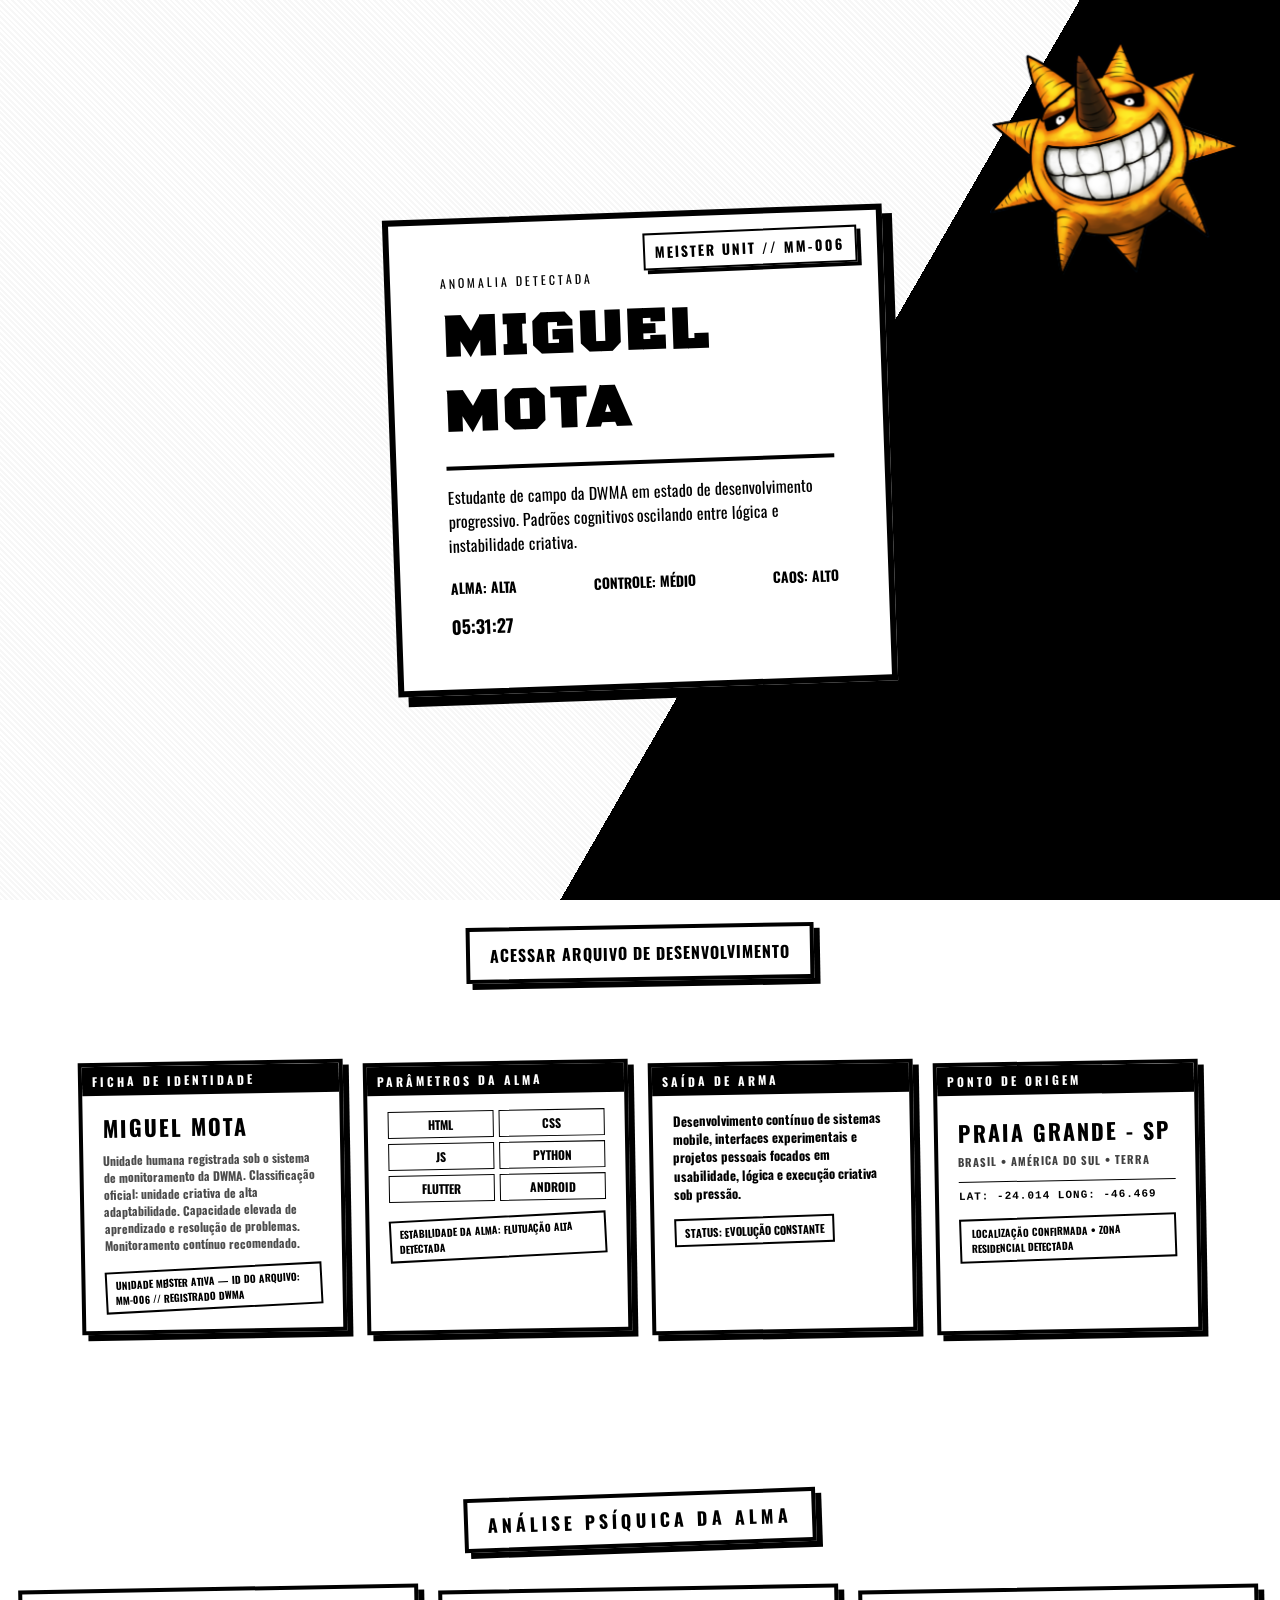
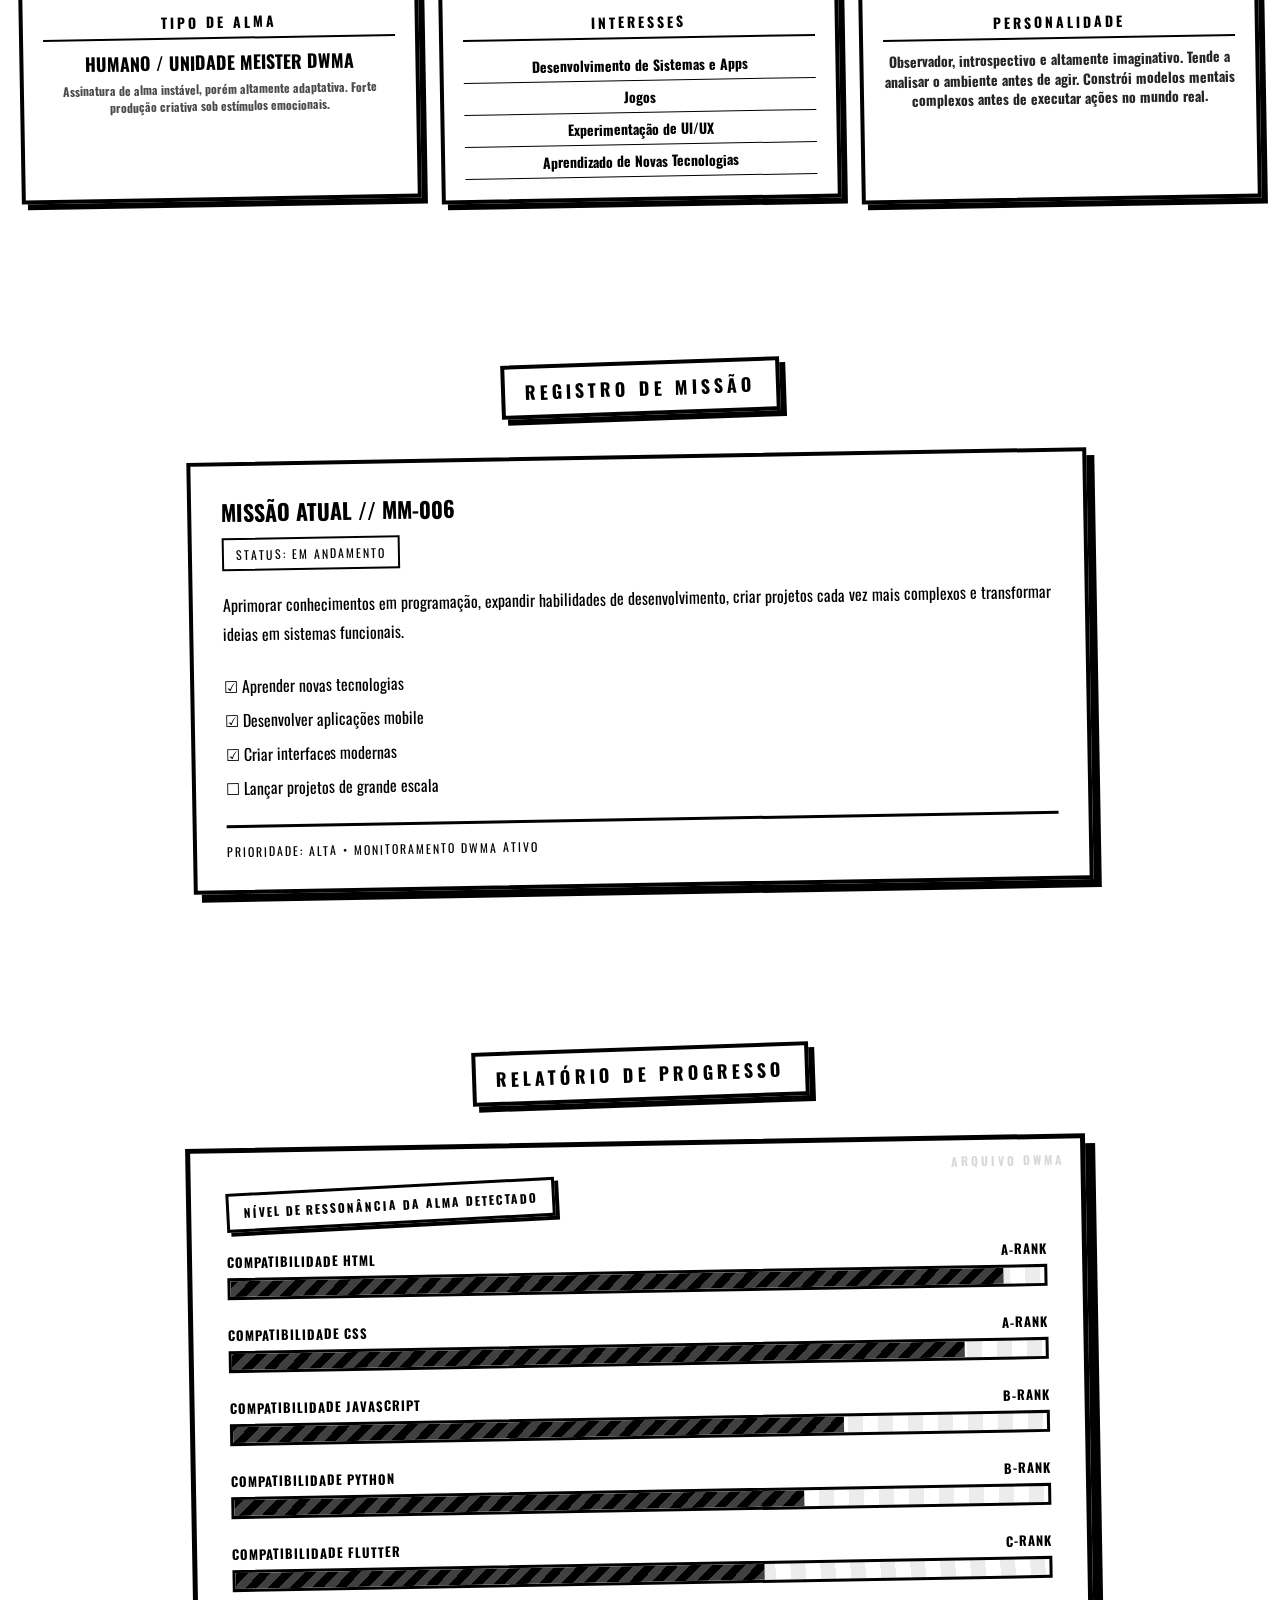
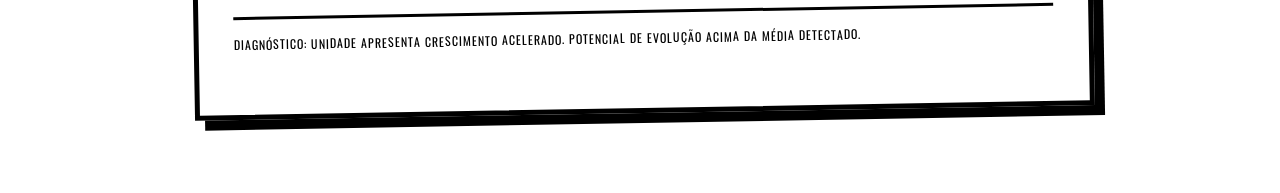
==== index.html @ 9d844718 "Add files via upload" ====
<!DOCTYPE html>
<html lang="pt-BR">
<head>
<meta charset="UTF-8">
<meta name="viewport" content="width=device-width, initial-scale=1.0">

<title>Perfil DWMA</title>

<link href="https://fonts.googleapis.com/css2?family=Oswald:wght@400;700&family=Black+Ops+One&display=swap" rel="stylesheet">

<link rel="stylesheet" href="style.css">

<link rel="icon" href="img/logo.png" type="image/png">

<script defer src="script.js"></script>
</head>

<body>

<!-- FUNDO -->
<div class="bg"></div>
<div class="noise"></div>
<div class="sun">
  <img src="img/sun-soul2.png" alt="Soul Sun">
</div>

<!-- 🎴 CARD PRINCIPAL -->
<section class="page">

  <div class="character-card">

    <div class="rank">MEISTER UNIT // MM-006</div>

    <div class="tag">ANOMALIA DETECTADA</div>

    <h1>MIGUEL MOTA</h1>

    <div class="line"></div>

    <p class="desc">
      Estudante de campo da DWMA em estado de desenvolvimento progressivo.  
      Padrões cognitivos oscilando entre lógica e instabilidade criativa.
    </p>

    <div class="stats">
      <div>ALMA: ALTA</div>
      <div>CONTROLE: MÉDIO</div>
      <div>CAOS: ALTO</div>
    </div>

    <div class="clock" id="clock">00:00:00</div>

  </div>

</section>

<a href="portfolio.html" class="dwma-btn">
  ACESSAR ARQUIVO DE DESENVOLVIMENTO
</a>

<!-- 🧠 SISTEMA DE INFORMAÇÕES -->

<section class="info">

  <div class="box identity">

    <div class="section-header">FICHA DE IDENTIDADE</div>

    <div class="main-title">MIGUEL MOTA</div>

    <div class="sub-text">
      Unidade humana registrada sob o sistema de monitoramento da DWMA.  
      Classificação oficial: unidade criativa de alta adaptabilidade.
Capacidade elevada de aprendizado e resolução de problemas.
Monitoramento contínuo recomendado.
    </div>

    <div class="tag-small">
      UNIDADE MEISTER ATIVA — ID DO ARQUIVO: MM-006 // REGISTRADO DWMA
    </div>

  </div>

  <div class="box soul">

    <div class="section-header">PARÂMETROS DA ALMA</div>

    <div class="stats-grid">
      <div>HTML</div>
      <div>CSS</div>
      <div>JS</div>
      <div>PYTHON</div>
      <div>FLUTTER</div>
      <div>ANDROID</div>
    </div>

    <div class="soul-level">
      ESTABILIDADE DA ALMA: FLUTUAÇÃO ALTA DETECTADA
    </div>

  </div>

  <div class="box weapon">

    <div class="section-header">SAÍDA DE ARMA</div>

    <p class="weapon-desc">
      Desenvolvimento contínuo de sistemas mobile, interfaces experimentais e projetos pessoais focados em usabilidade, lógica e execução criativa sob pressão.
    </p>

    <div class="weapon-status">
      STATUS: EVOLUÇÃO CONSTANTE
    </div>

  </div>

  <div class="box origin">

    <div class="section-header">PONTO DE ORIGEM</div>

    <div class="origin-main">
      PRAIA GRANDE - SP
    </div>

    <div class="origin-sub">
      BRASIL • AMÉRICA DO SUL • TERRA
    </div>

    <div class="origin-coords">
      LAT: -24.014  LONG: -46.469
    </div>

    <div class="origin-status">
      LOCALIZAÇÃO CONFIRMADA • ZONA RESIDENCIAL DETECTADA
    </div>

  </div>

</section>

<!-- 🧠 ANÁLISE PSÍQUICA DA ALMA -->

<section class="psy-section">

  <div class="psy-title">
    ANÁLISE PSÍQUICA DA ALMA
  </div>

  <div class="psy-grid">

    <div class="box psy">

      <h2>TIPO DE ALMA</h2>

      <p class="psy-main">HUMANO / UNIDADE MEISTER DWMA</p>

      <p class="psy-sub">
        Assinatura de alma instável, porém altamente adaptativa.  
        Forte produção criativa sob estímulos emocionais.
      </p>

    </div>

    <div class="box psy">

      <h2>INTERESSES</h2>

      <ul>
        <li>Desenvolvimento de Sistemas e Apps</li>
        <li>Jogos</li>
        <li>Experimentação de UI/UX</li>
        <li>Aprendizado de Novas Tecnologias</li>
      </ul>

    </div>

    <div class="box psy">

      <h2>PERSONALIDADE</h2>

      <p class="psy-text">
        Observador, introspectivo e altamente imaginativo.  
        Tende a analisar o ambiente antes de agir.  
        Constrói modelos mentais complexos antes de executar ações no mundo real.
      </p>

    </div>

  </div>

</section>

<!-- REGISTRO MISSÃO -->

 <section class="mission-section">

  <div class="mission-title">
    REGISTRO DE MISSÃO
  </div>

  <div class="mission-box">

<div class="mission-header">
  MISSÃO ATUAL // MM-006
</div>

<div class="mission-status">
  STATUS: EM ANDAMENTO
</div>

<p class="mission-text">
  Aprimorar conhecimentos em programação, expandir habilidades de desenvolvimento,
  criar projetos cada vez mais complexos e transformar ideias em sistemas funcionais.
</p>

<div class="mission-objectives">

  <div>☑ Aprender novas tecnologias</div>

  <div>☑ Desenvolver aplicações mobile</div>

  <div>☑ Criar interfaces modernas</div>

  <div>☐ Lançar projetos de grande escala</div>

</div>

<div class="mission-footer">
  PRIORIDADE: ALTA • MONITORAMENTO DWMA ATIVO
</div>

  </div>

</section>

<section class="progress-section">

  <div class="progress-title">
    RELATÓRIO DE PROGRESSO
  </div>

  <div class="progress-box">

    <div class="progress-alert">
      NÍVEL DE RESSONÂNCIA DA ALMA DETECTADO
    </div>

    <!-- HTML -->
    <div class="skill">

      <div class="skill-top">
        <span>COMPATIBILIDADE HTML</span>
        <span>A-RANK</span>
      </div>

      <div class="skill-bar">
        <div class="skill-fill html"></div>
      </div>

    </div>

    <!-- CSS -->
    <div class="skill">

      <div class="skill-top">
        <span>COMPATIBILIDADE CSS</span>
        <span>A-RANK</span>
      </div>

      <div class="skill-bar">
        <div class="skill-fill css"></div>
      </div>

    </div>

    <!-- JS -->
    <div class="skill">

      <div class="skill-top">
        <span>COMPATIBILIDADE JAVASCRIPT</span>
        <span>B-RANK</span>
      </div>

      <div class="skill-bar">
        <div class="skill-fill js"></div>
      </div>

    </div>

    <!-- PYTHON -->
    <div class="skill">

      <div class="skill-top">
        <span>COMPATIBILIDADE PYTHON</span>
        <span>B-RANK</span>
      </div>

      <div class="skill-bar">
        <div class="skill-fill python"></div>
      </div>

    </div>

    <!-- FLUTTER -->
    <div class="skill">

      <div class="skill-top">
        <span>COMPATIBILIDADE FLUTTER</span>
        <span>C-RANK</span>
      </div>

      <div class="skill-bar">
        <div class="skill-fill flutter"></div>
      </div>

      <div class="progress-diagnosis">
  DIAGNÓSTICO: UNIDADE APRESENTA CRESCIMENTO ACELERADO. POTENCIAL DE EVOLUÇÃO ACIMA DA MÉDIA DETECTADO.
</div>

    </div>

  </div>

</section>

</body>
</html>
---- style.css ----
*{
  margin:0;
  padding:0;
  box-sizing:border-box;
}

body{
  background:white;
  color:black;
  font-family:"Oswald", sans-serif;
}

/* FUNDO SIMPLES */
.bg{
  position:fixed;
  inset:0;
  background:
    linear-gradient(120deg, #fff 60%, #000 60%);
  z-index:-2;
}

/* RUÍDO MANGÁ */
.noise{
  position:fixed;
  inset:0;
  background:repeating-linear-gradient(
    45deg,
    rgba(0,0,0,.03),
    rgba(0,0,0,.03) 2px,
    transparent 2px,
    transparent 4px
  );
  z-index:-1;
}

/* SOL */
.sun{
  position:fixed;

  top:40px;
  right:40px;

  width:250px;

  z-index:-1;

  animation:floatSun 6s ease-in-out infinite;
}

.sun img{
  width:100%;
}

@keyframes floatSun{
  0%{
    transform:translateY(0px) rotate(-2deg);
  }

  50%{
    transform:translateY(-10px) rotate(2deg);
  }

  100%{
    transform:translateY(0px) rotate(-2deg);
  }
}

/* CENTRAL */
.page{
  height:100vh;
  display:flex;
  justify-content:center;
  align-items:center;
}

/* CARD */
.character-card{
  background:white;
  color:black;
  padding:50px;
  width:500px;
  position:relative;
  border:6px solid black;
  transform:rotate(-2deg);
  box-shadow:10px 10px 0 black;
}

/* TAG */
.tag{
  font-size:12px;
  letter-spacing:3px;
  margin-bottom:10px;
}

/* TÍTULO */
h1{
  font-family:"Black Ops One";
  font-size:60px;
  letter-spacing:4px;
}

/* LINHA */
.line{
  width:100%;
  height:4px;
  background:black;
  margin:15px 0;
}

/* DESCRIÇÃO */
.desc{
  font-size:16px;
  margin-bottom:20px;
}

/* STATS */
.stats{
  display:flex;
  justify-content:space-between;
  font-size:14px;
  font-weight:bold;
}

/* RELÓGIO */
.clock{
  margin-top:15px;
  font-size:18px;
  font-weight:bold;
}

/* INFO */
.info{
  padding:80px;
  display:grid;
  grid-template-columns:repeat(auto-fit,minmax(250px,1fr));
  gap:20px;
}

/* BOX */
.box{
  border:4px solid black;
  padding:20px;
  background:white;
  box-shadow:6px 6px 0 black;
  transform:rotate(-1deg);
  font-weight:bold;
  transition:.3s;
}

.box:hover{
  transform:rotate(0deg) scale(1.03);
}

.box h2{
  font-size:14px;
  letter-spacing:3px;
  border-bottom:2px solid black;
  padding-bottom:5px;
  margin-bottom:10px;
}

/* RANK */
.rank{
  position:absolute;
  top:15px;
  right:20px;

  font-size:14px;
  font-weight:bold;
  letter-spacing:2px;

  padding:6px 10px;

  border:2px solid black;
  background:white;

  box-shadow:4px 4px 0 black;

  transform:rotate(-0.4deg); /* POSIÇÃO RANK */
}  

/* ORIGIN POINT */
.origin{
  position:relative;
  overflow:hidden;
  padding-top:40px;
}

/* topo estilo selo de sistema */
.origin .section-header{
  position:absolute;
  top:0;
  left:0;
  width:100%;

  padding:6px 10px;
  background:black;
  color:white;

  font-size:12px;
  letter-spacing:3px;
  font-weight:bold;
}

/* cidade principal (destaque forte) */
.origin-main{
  font-size:22px;
  font-weight:900;
  letter-spacing:2px;
  margin-top:10px;
}

/* linha de mundo */
.origin-sub{
  font-size:11px;
  opacity:.75;
  margin-top:5px;
  letter-spacing:1px;
}

/* coordenadas estilo sistema */
.origin-coords{
  margin-top:12px;

  font-size:11px;
  font-family:monospace;

  border-top:1px solid black;
  padding-top:8px;

  letter-spacing:1px;
}

/* status tipo sistema ativo */
.origin-status{
  margin-top:15px;

  display:inline-block;
  padding:5px 10px;

  font-size:10px;
  font-weight:bold;

  border:2px solid black;

  transform:rotate(-1deg);
}

/* IDENTITY */
.identity{
  position:relative;
  overflow:hidden;
  padding-top:35px;
}

.identity .section-header{
  position:absolute;
  top:0;
  left:0;
  width:100%;

  padding:6px 10px;
  background:black;
  color:white;

  font-size:12px;
  letter-spacing:3px;
  font-weight:bold;
}

.identity .main-title{
  font-size:22px;
  font-weight:900;
  letter-spacing:2px;
  margin-top:10px;
}

.identity .sub-text{
  font-size:12px;
  opacity:.7;
  margin-top:8px;
}

.identity .tag-small{
  margin-top:15px;
  display:inline-block;

  font-size:10px;
  padding:4px 8px;

  border:2px solid black;
  transform:rotate(-2deg);
}

/* SOUL PARAMETERS */
.soul{
  position:relative;
  padding-top:35px;
}

.soul .section-header{
  position:absolute;
  top:0;
  left:0;
  width:100%;

  padding:6px 10px;
  background:black;
  color:white;

  font-size:12px;
  letter-spacing:3px;
  font-weight:bold;
}

.stats-grid{
  display:grid;
  grid-template-columns:repeat(2,1fr);
  gap:5px;

  font-size:12px;
  margin-top:10px;
}

.stats-grid div{
  border:1px solid black;
  padding:4px;
  text-align:center;
}

.soul-level{
  margin-top:15px;

  display:inline-block;
  padding:4px 8px;

  font-size:10px;
  font-weight:bold;

  border:2px solid black;

  transform:rotate(-2deg);
}

/* WEAPON OUTPUT */
.weapon{
  position:relative;
  padding-top:35px;
}

.weapon .section-header{
  position:absolute;
  top:0;
  left:0;
  width:100%;

  padding:6px 10px;
  background:black;
  color:white;

  font-size:12px;
  letter-spacing:3px;
  font-weight:bold;
}

.weapon-desc{
  font-size:13px;
  margin-top:10px;
  line-height:1.4;
}

.weapon-status{
  margin-top:15px;

  font-size:11px;
  font-weight:bold;

  display:inline-block;
  padding:4px 8px;

  border:2px solid black;
  transform:rotate(-1deg);
}

/* PSYCHO SOUL */
.psy-section{
  padding:80px 20px;
  text-align:center;
}

.psy-title{
  font-size:18px;
  font-weight:900;
  letter-spacing:4px;

  border:4px solid black;
  display:inline-block;

  padding:10px 20px;

  box-shadow:6px 6px 0 black;

  transform:rotate(-2deg);
  background:white;

  margin-bottom:40px;
}

.psy-grid{
  display:grid;
  grid-template-columns:repeat(auto-fit,minmax(250px,1fr));
  gap:20px;
}

.psy h2{
  font-size:14px;
  letter-spacing:3px;
  margin-bottom:10px;
}

.psy ul{
  list-style:none;
  margin-top:10px;
}

.psy li{
  padding:5px 0;
  border-bottom:1px solid black;
  font-size:14px;
}

.psy-main{
  font-size:18px;
  font-weight:800;
  margin-top:10px;
}

.psy-sub{
  font-size:12px;
  opacity:.7;
  margin-top:5px;
}

.psy-text{
  font-size:14px;
  margin-top:10px;
  line-height:1.4;
  opacity:.85;
}


/* REGISTRO DE MISSÃO */

.mission-section{
  padding:80px;
}

.mission-title{
  font-size:18px;
  font-weight:900;
  letter-spacing:4px;

  border:4px solid black;
  display:table;

  padding:10px 20px;

  box-shadow:6px 6px 0 black;

  transform:rotate(-2deg);
  background:white;

  margin:0 auto 40px auto;
}

.mission-box{
  max-width:900px;
  margin:auto;

  background:white;

  border:4px solid black;

  padding:30px;

  box-shadow:8px 8px 0 black;

  transform:rotate(-1deg);
}

.mission-header{
  font-size:22px;
  font-weight:bold;
  margin-bottom:10px;
}

.mission-status{
  display:inline-block;

  border:2px solid black;

  padding:6px 12px;

  font-size:12px;

  letter-spacing:2px;

  margin-bottom:20px;
}

.mission-text{
  margin-bottom:25px;
  line-height:1.8;
}

.mission-objectives{
  display:grid;
  gap:10px;

  margin-bottom:25px;
}

.mission-footer{
  border-top:3px solid black;

  padding-top:15px;

  font-size:12px;

  letter-spacing:2px;
}

/* RELATORIO DE PROGRESSO */

.progress-section{
  padding:80px 20px;
}

.progress-title{
  font-size:18px;
  font-weight:900;
  letter-spacing:4px;

  border:4px solid black;
  display:table;

  padding:10px 20px;

  box-shadow:6px 6px 0 black;

  transform:rotate(-2deg);
  background:white;

  margin:0 auto 40px auto;
}

/* .progress-box{
  max-width:900px;
  margin:auto;

  background:white;

  border:5px solid black;

  padding:35px;

  box-shadow:
    10px 10px 0 black,
    15px 15px 0 rgba(0,0,0,.15);

  transform:rotate(-1.5deg);

  position:relative;

  overflow:hidden;
}

.progress-box::before{
  content:"DWMA";
  
  position:absolute;

  top:10px;
  right:15px;

  font-size:12px;
  font-weight:900;
  letter-spacing:3px;

  opacity:.15;
} */

.progress-box{
  max-width:900px;
  margin:auto;

  background:white;

  border:5px solid black;

  padding:35px;

  box-shadow:10px 10px 0 black;

  transform:rotate(-1deg);

  position:relative;

  overflow:hidden;
}

.progress-box::before{
  content:"ARQUIVO DWMA";

  position:absolute;

  top:12px;
  right:15px;

  font-size:12px;
  font-weight:900;

  letter-spacing:3px;

  opacity:.15;
}

.progress-alert{
  display:inline-block;

  margin-bottom:25px;

  padding:8px 14px;

  border:3px solid black;

  background:white;

  font-size:12px;
  font-weight:bold;

  letter-spacing:2px;

  transform:rotate(-2deg);

  box-shadow:4px 4px 0 black;
}

.skill{
  margin-bottom:25px;
}

.skill-top{
  display:flex;
  justify-content:space-between;

  font-size:13px;
  font-weight:bold;

  margin-bottom:6px;

  letter-spacing:1px;
}

.skill-bar{
  height:22px;

  border:3px solid black;

  background:
  repeating-linear-gradient(
    90deg,
    white,
    white 15px,
    #ececec 15px,
    #ececec 30px
  );

  overflow:hidden;

  position:relative;
}

.skill-fill{
  height:100%;

  background:black;

  position:relative;
}

.skill-fill::after{
  content:"";

  position:absolute;
  inset:0;

  background:
  repeating-linear-gradient(
    -45deg,
    rgba(255,255,255,.25),
    rgba(255,255,255,.25) 8px,
    transparent 8px,
    transparent 16px
  );
}

.progress-diagnosis{
  margin-top:25px;

  padding-top:15px;

  border-top:3px solid black;

  font-size:12px;

  letter-spacing:1px;

  line-height:1.7;
}

.html{
  width:95%;
}

.css{
  width:90%;
}

.js{
  width:75%;
}

.python{
  width:70%;
}

.flutter{
  width:65%;
}

/* BOTÃO DE ACESSO AO PORTFÓLIO */
.dwma-btn{
  display:table;

  margin:25px auto 0;

  text-decoration:none;

  color:black;

  border:4px solid black;

  padding:12px 20px;

  background:white;

  box-shadow:6px 6px 0 black;

  font-weight:bold;

  letter-spacing:1px;

  transition:.3s;

  transform:rotate(-1deg);
}

.dwma-btn:hover{
  transform:
  rotate(0deg)
  translate(-3px,-3px);
}
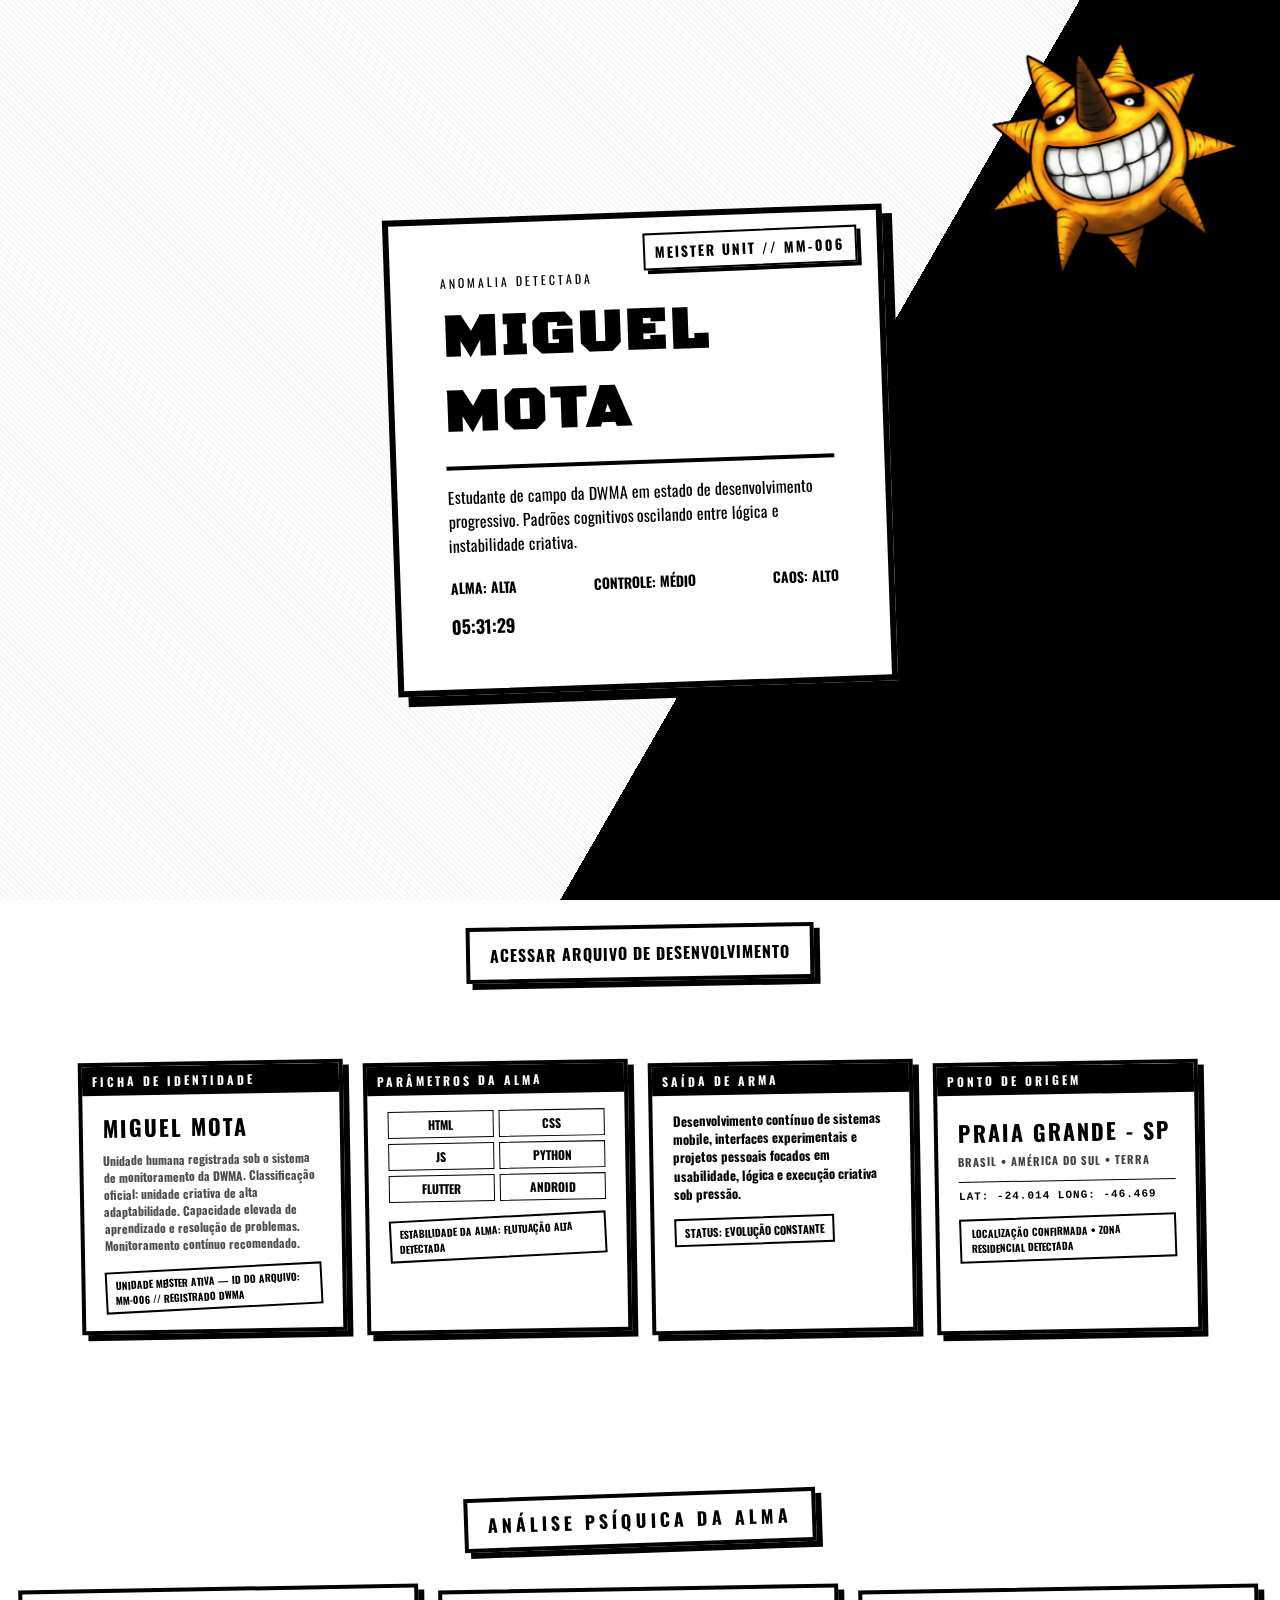
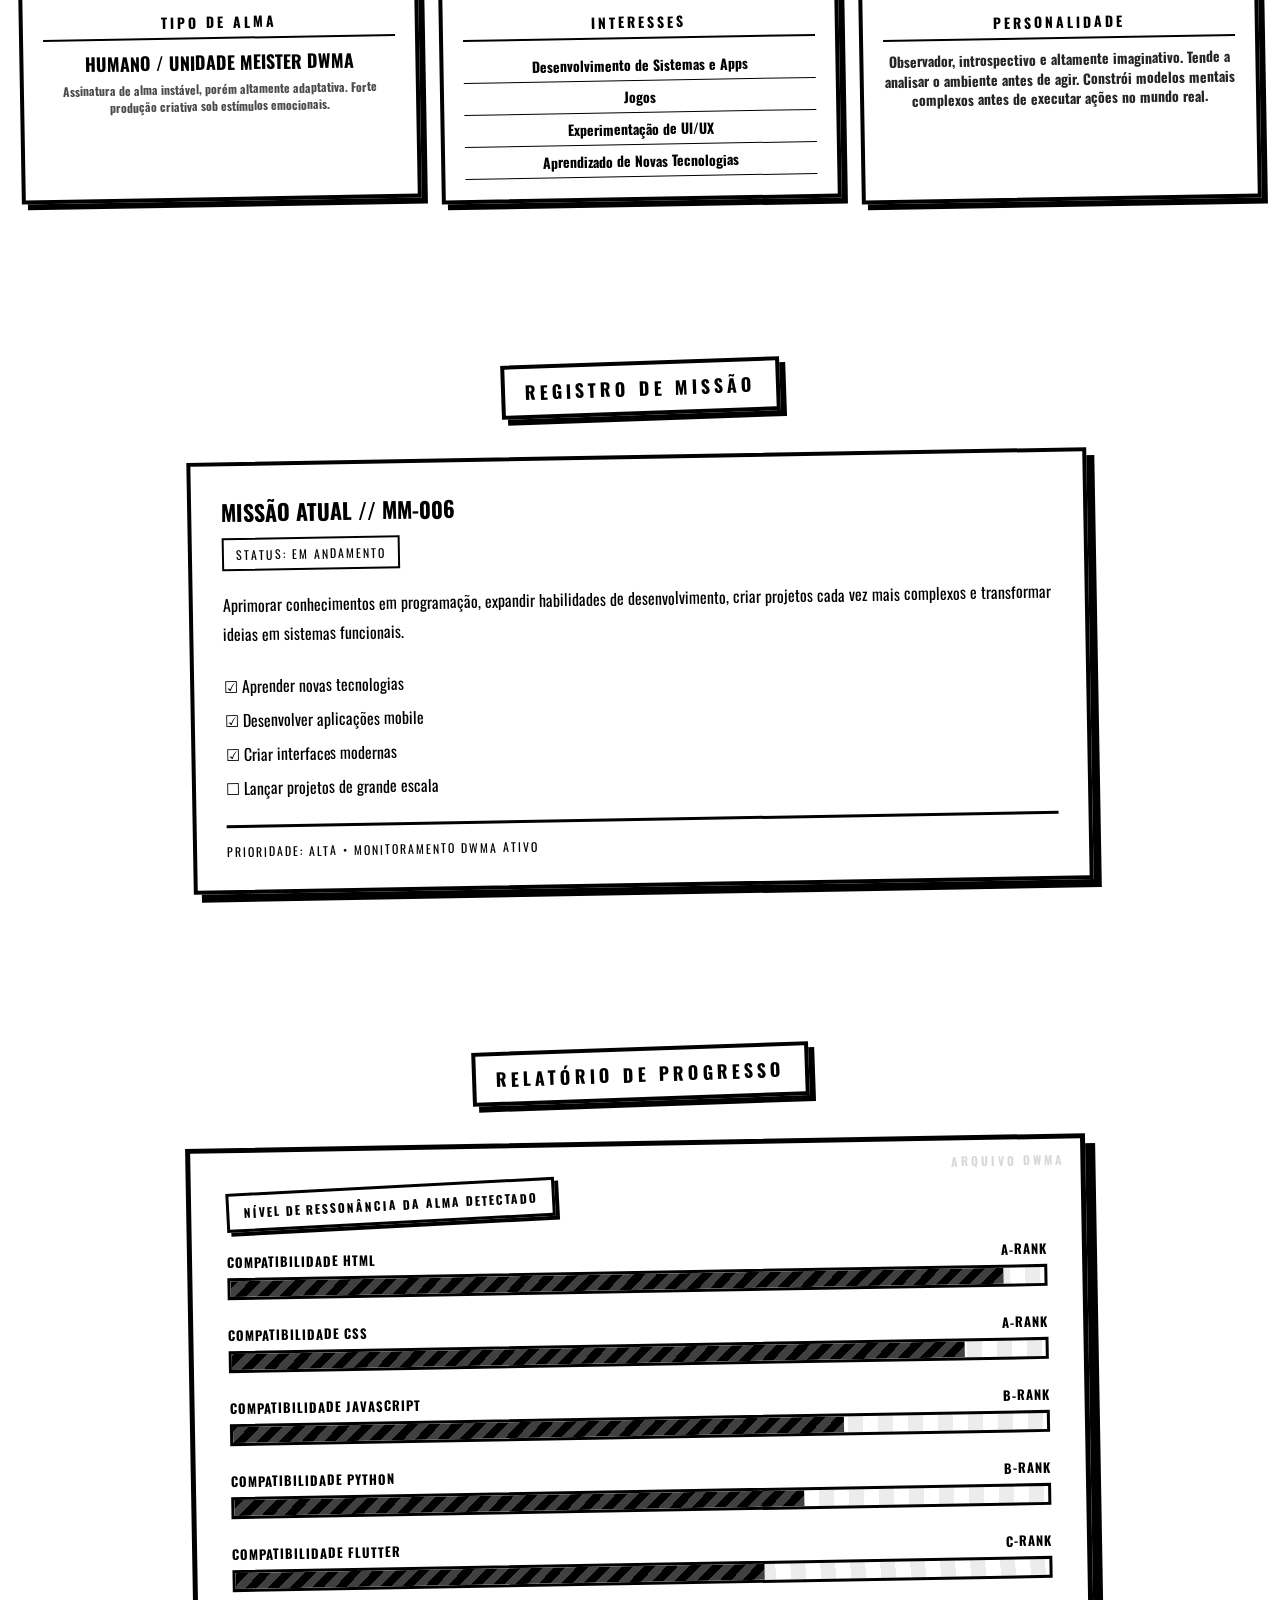
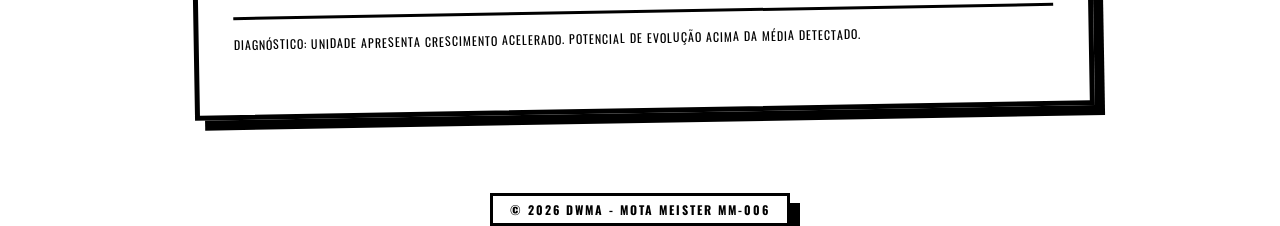
==== commit da9da8e4: "Add files via upload" ====
--- a/index.html
+++ b/index.html
@@ -323,5 +323,9 @@
 
 </section>
 
+<footer class="footer">
+  © 2026 DWMA - MOTA MEISTER MM-006
+</footer>
+
 </body>
 </html>
--- a/style.css
+++ b/style.css
@@ -770,4 +770,29 @@
   transform:
   rotate(0deg)
   translate(-3px,-3px);
+}
+
+/* RODAPÉ */
+
+.footer{
+  text-align:center;
+  padding:20px;
+  font-size:12px;
+  letter-spacing:2px;
+  font-weight:bold;
+  
+  max-width:300px;
+  margin:auto;
+
+  background:white;
+
+  border:3px solid black;
+
+  padding:5px;
+
+  box-shadow:10px 10px 0 black;
+
+  position:relative;
+
+  overflow:hidden;
 }
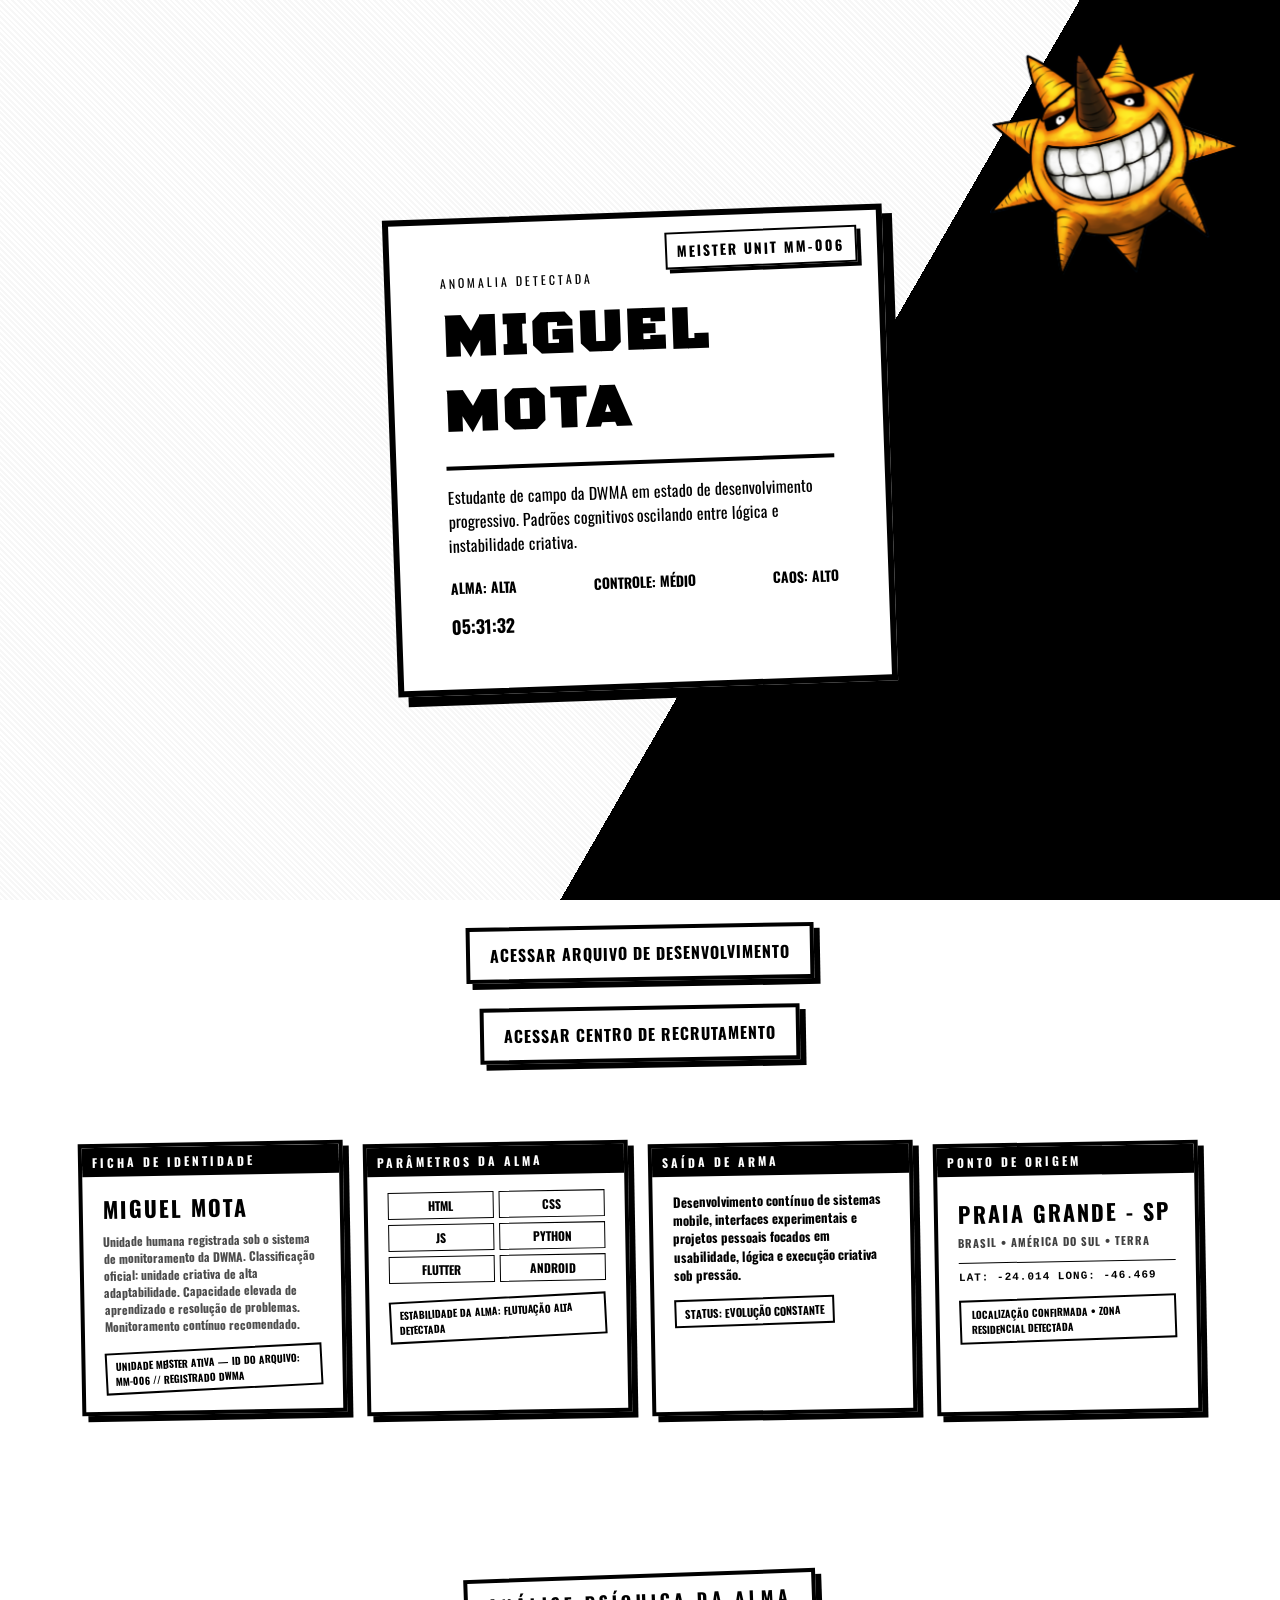
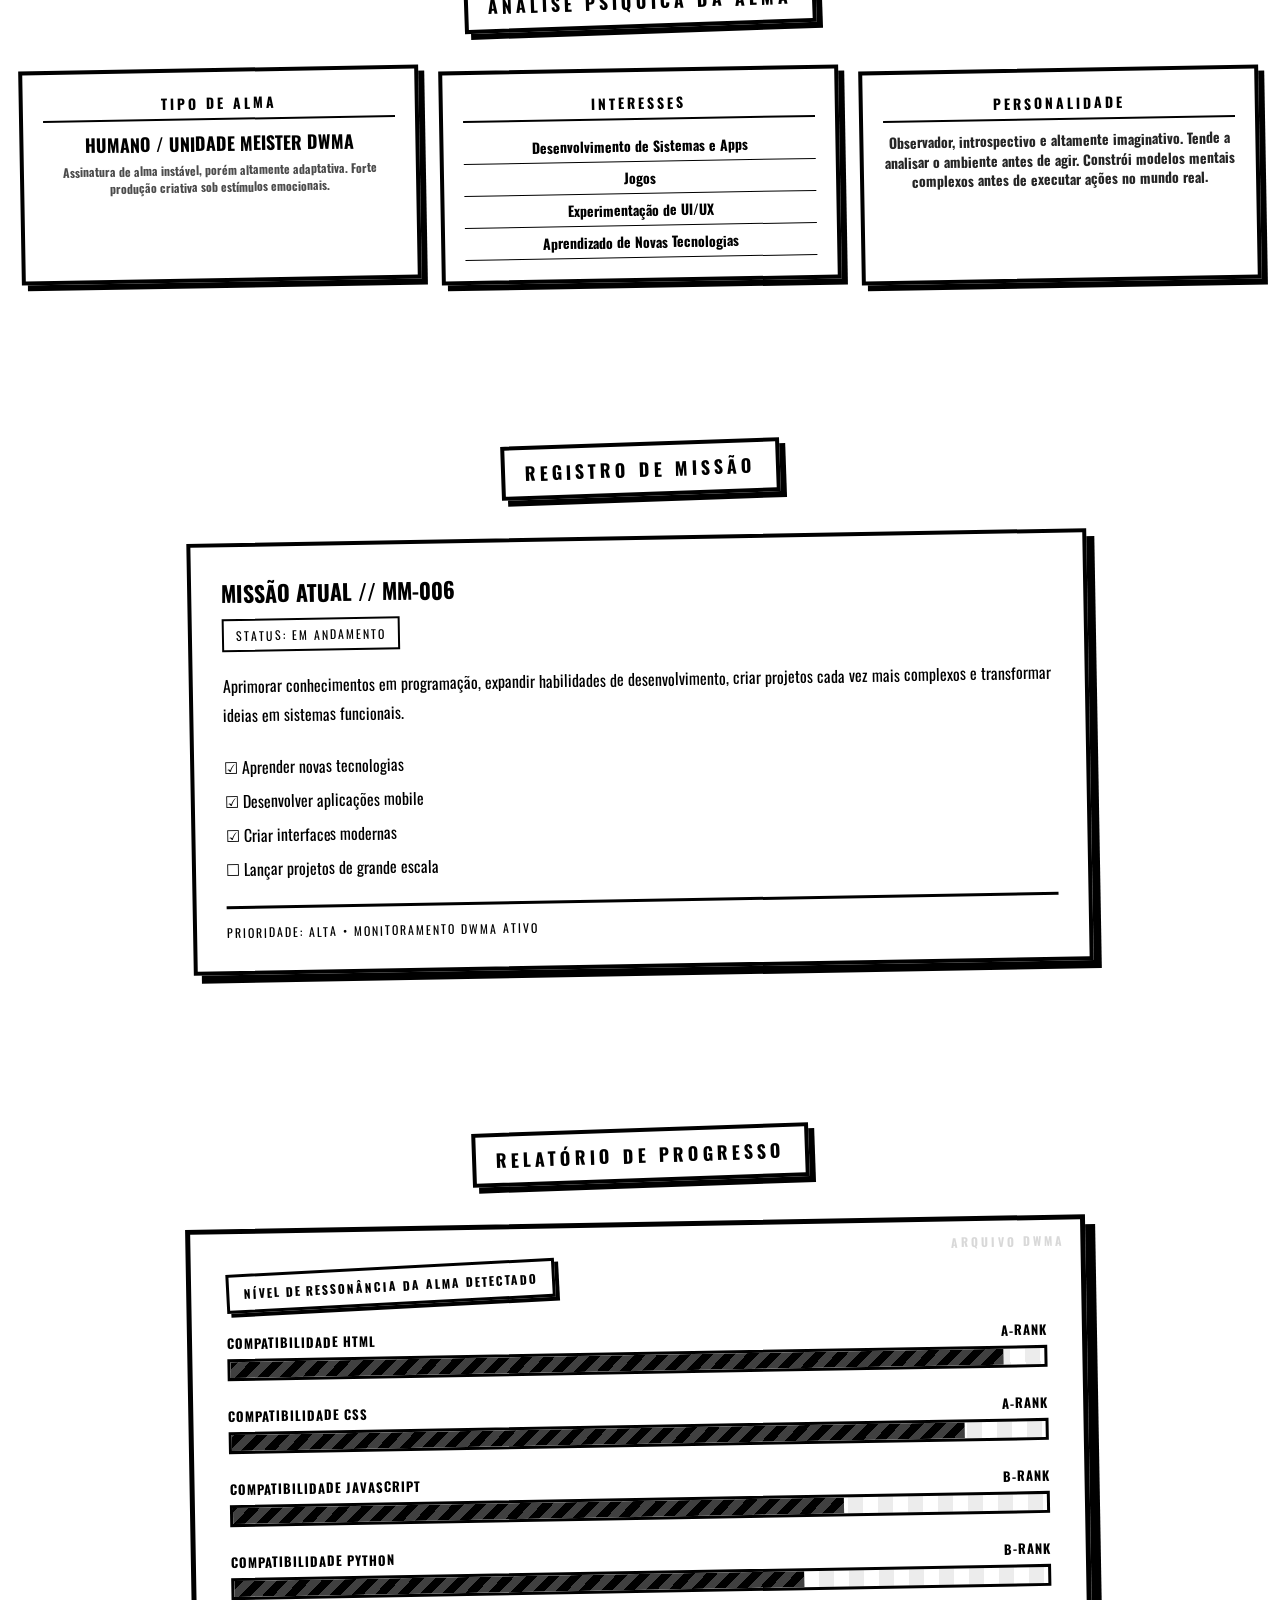
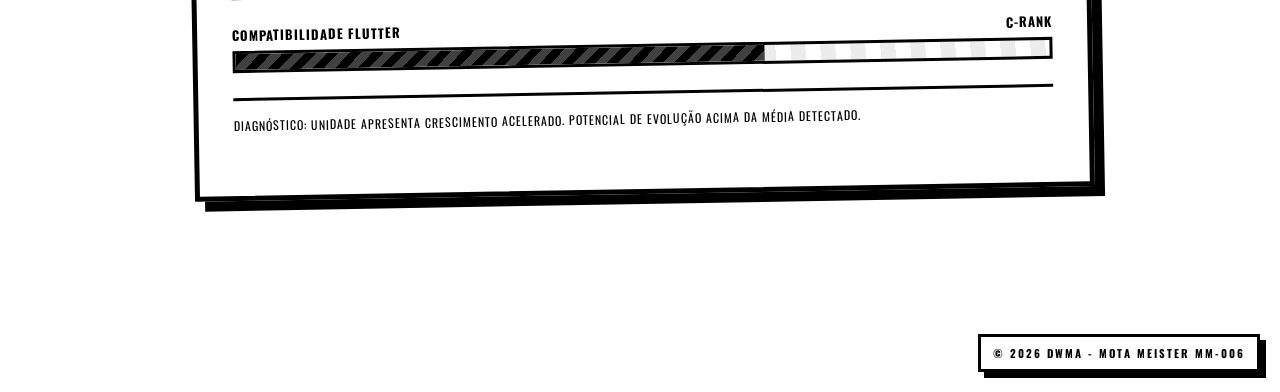
==== commit 657ec3ec: "Add files via upload" ====
--- a/index.html
+++ b/index.html
@@ -29,7 +29,7 @@
 
   <div class="character-card">
 
-    <div class="rank">MEISTER UNIT // MM-006</div>
+    <div class="rank">MEISTER UNIT MM-006</div>
 
     <div class="tag">ANOMALIA DETECTADA</div>
 
@@ -57,6 +57,11 @@
 <a href="portfolio.html" class="dwma-btn">
   ACESSAR ARQUIVO DE DESENVOLVIMENTO
 </a>
+
+<a href="recruitment.html" class="dwma-btn">
+  ACESSAR CENTRO DE RECRUTAMENTO
+</a>
+
 
 <!-- 🧠 SISTEMA DE INFORMAÇÕES -->
 
--- a/style.css
+++ b/style.css
@@ -772,27 +772,24 @@
   translate(-3px,-3px);
 }
 
+
 /* RODAPÉ */
 
 .footer{
-  text-align:center;
-  padding:20px;
-  font-size:12px;
-  letter-spacing:2px;
-  font-weight:bold;
-  
-  max-width:300px;
-  margin:auto;
-
-  background:white;
-
-  border:3px solid black;
-
-  padding:5px;
-
-  box-shadow:10px 10px 0 black;
-
-  position:relative;
-
-  overflow:hidden;
+  width: fit-content;
+
+  margin: 60px 20px 20px auto; /* joga pra direita */
+
+  padding: 8px 12px;
+
+  font-size: 11px;
+  letter-spacing: 2px;
+  font-weight: bold;
+
+  background: white;
+
+  border: 3px solid black;
+  box-shadow: 6px 6px 0 black;
+
+  text-align: right;
 }
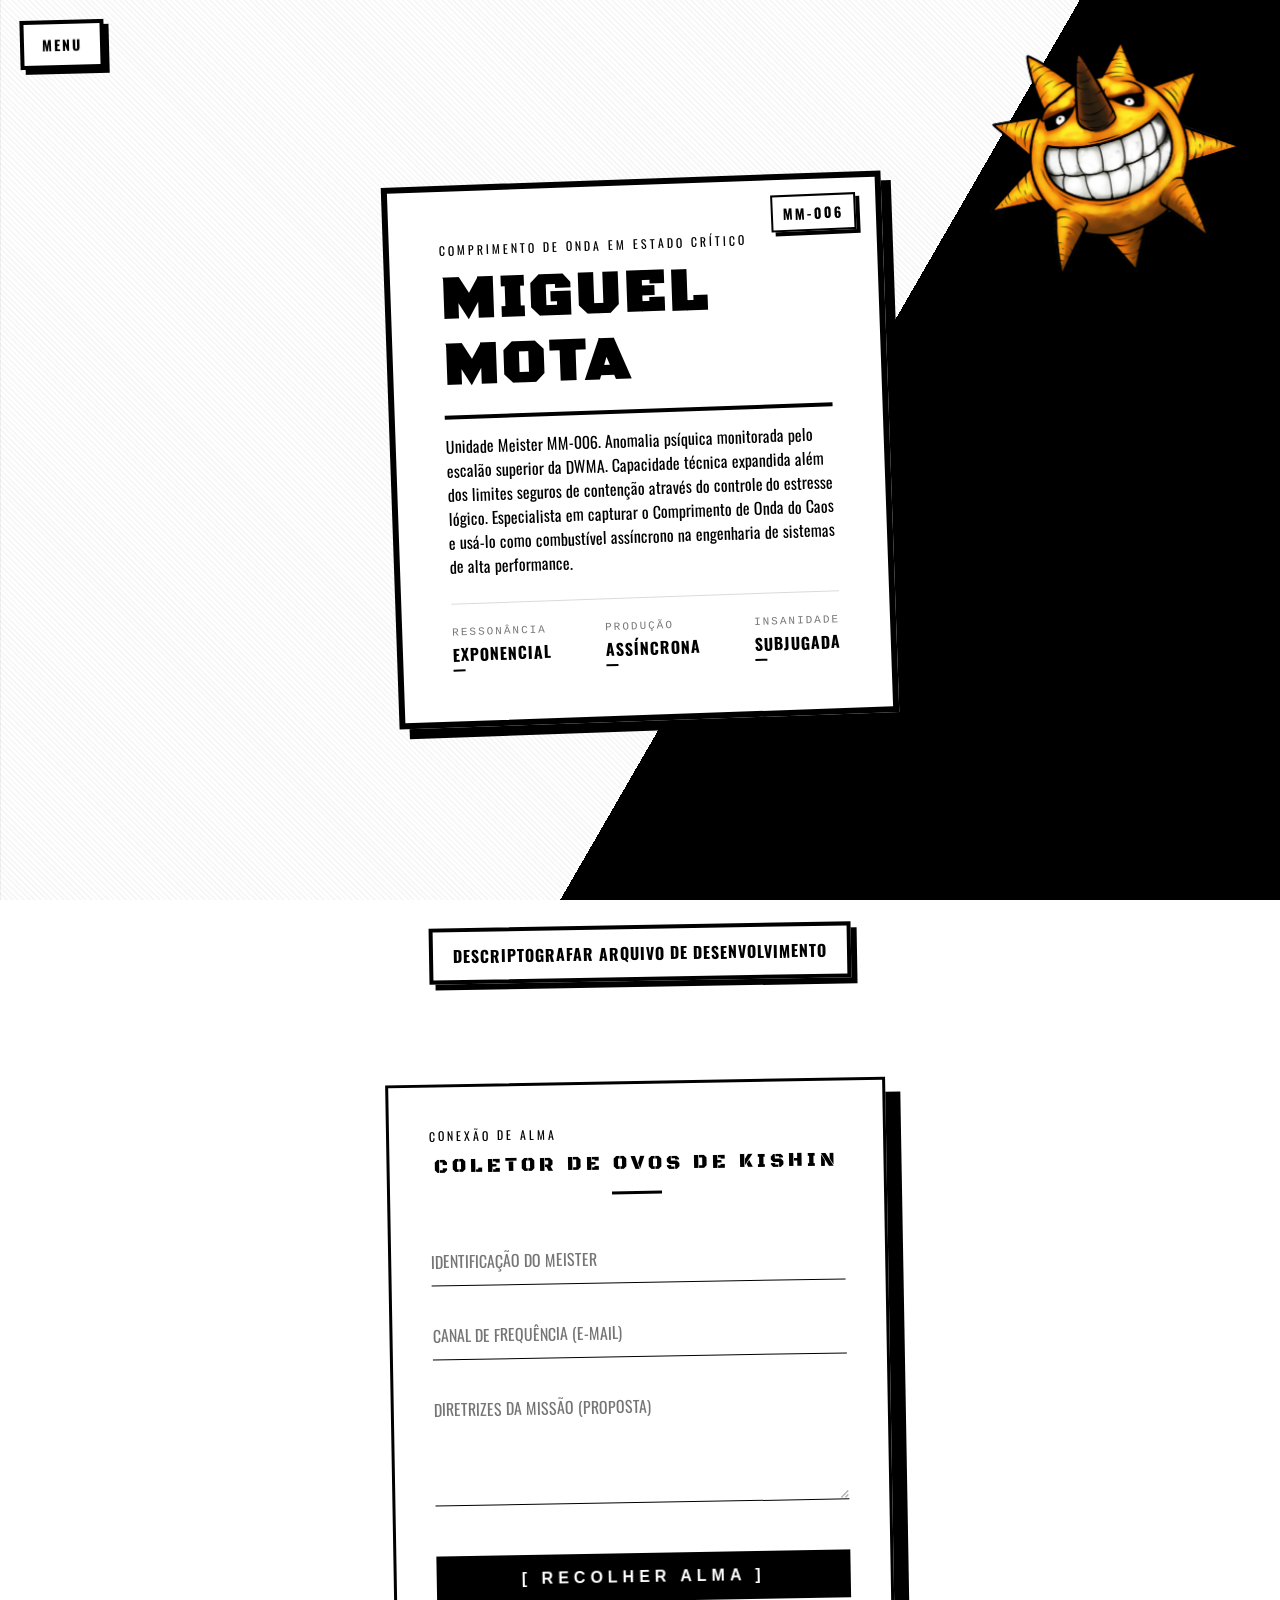
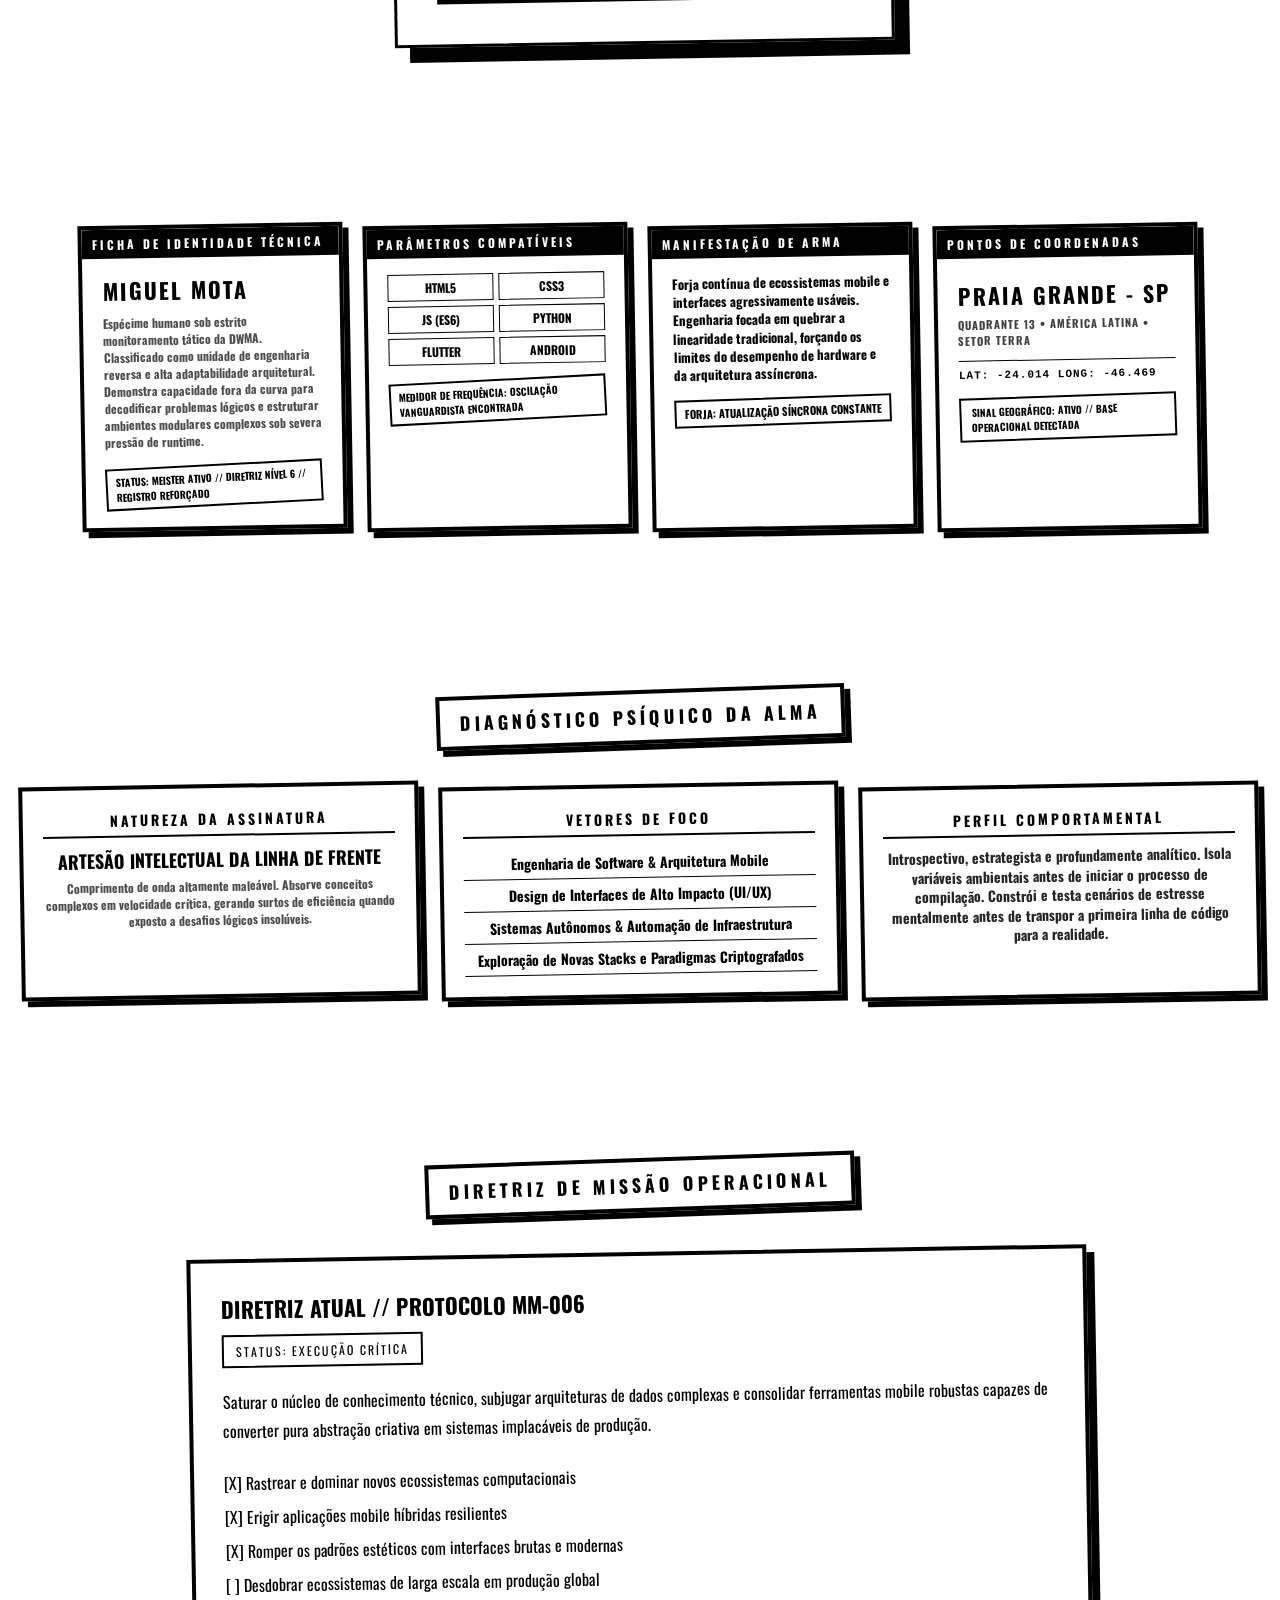
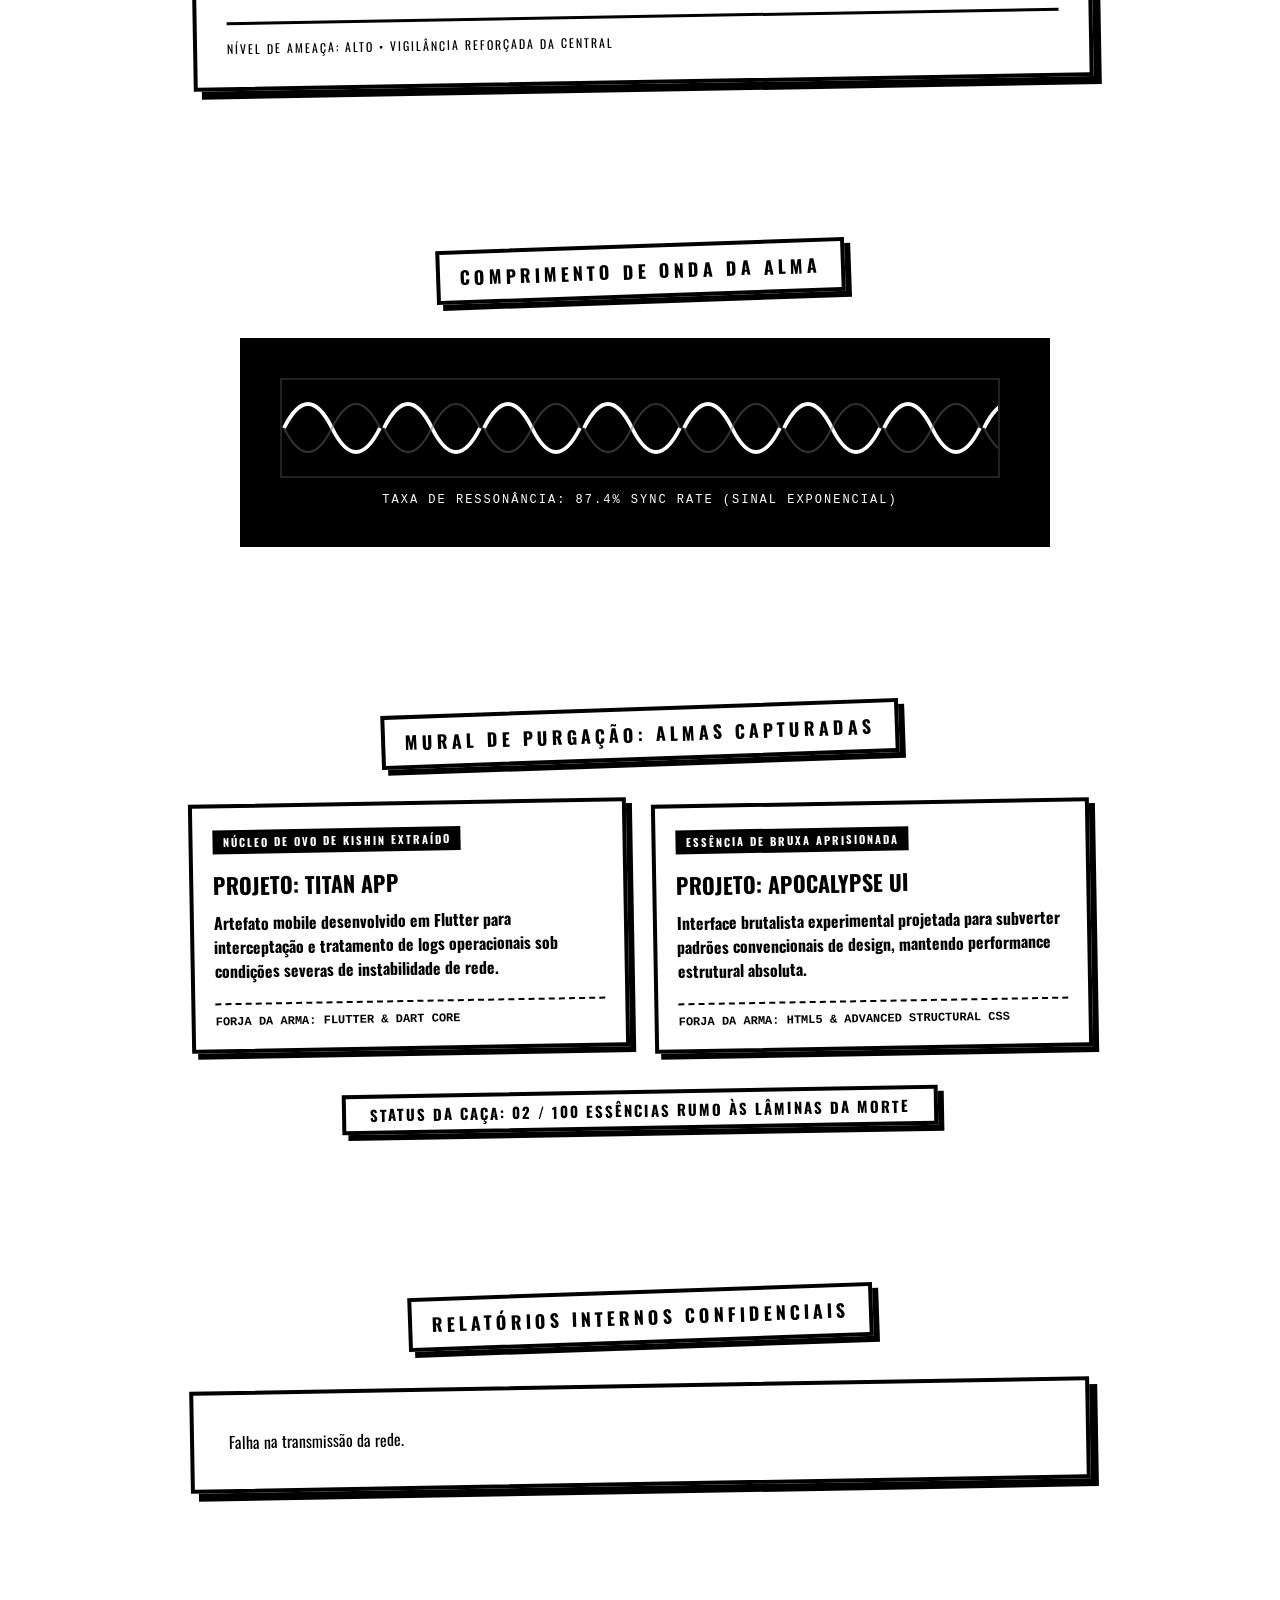
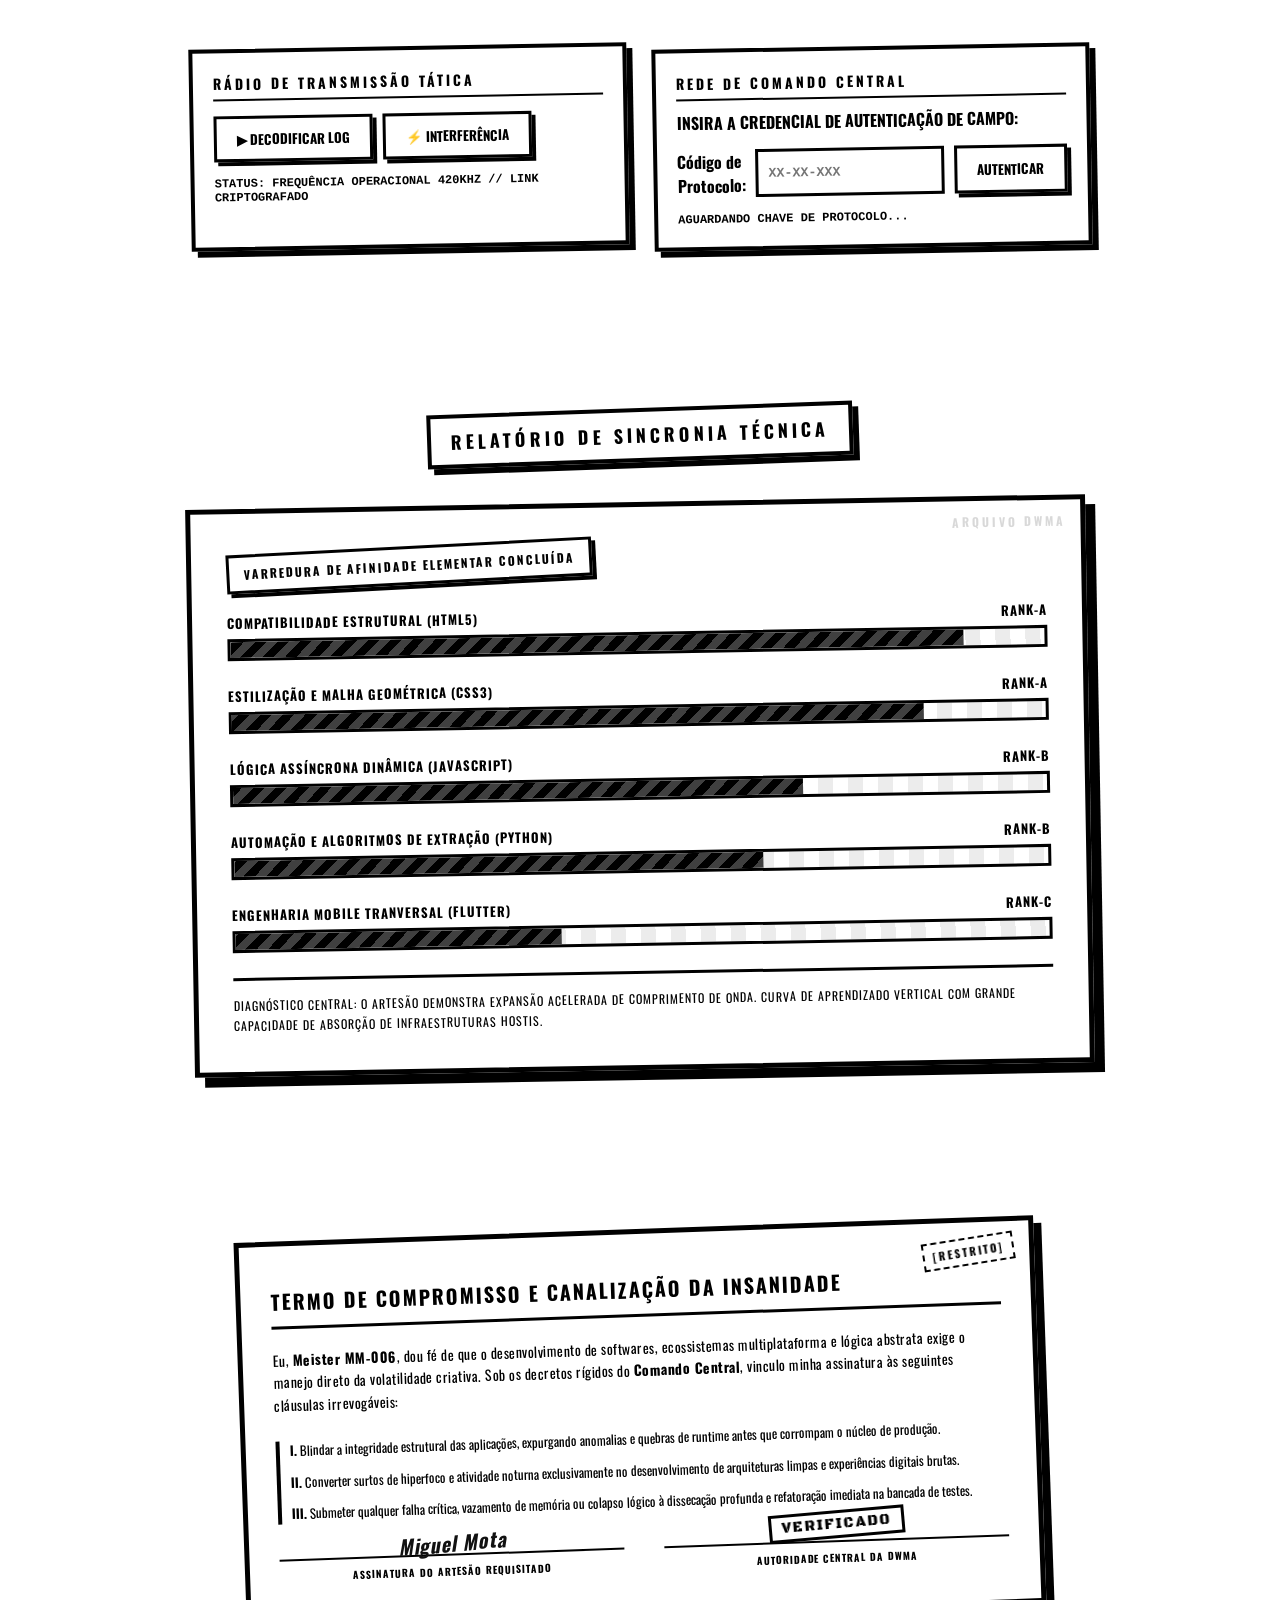
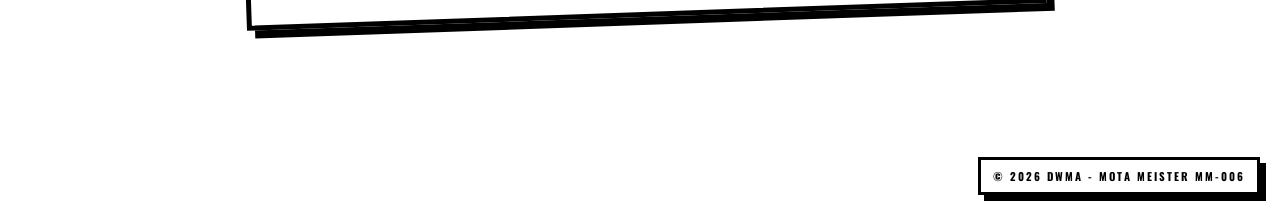
==== commit c1f2915d: "Add files via upload" ====
--- a/index.html
+++ b/index.html
@@ -1,336 +1,313 @@
 <!DOCTYPE html>
 <html lang="pt-BR">
 <head>
-<meta charset="UTF-8">
-<meta name="viewport" content="width=device-width, initial-scale=1.0">
-
-<title>Perfil DWMA</title>
-
-<link href="https://fonts.googleapis.com/css2?family=Oswald:wght@400;700&family=Black+Ops+One&display=swap" rel="stylesheet">
-
-<link rel="stylesheet" href="style.css">
-
-<link rel="icon" href="img/logo.png" type="image/png">
-
-<script defer src="script.js"></script>
+  <meta charset="UTF-8">
+  <meta name="viewport" content="width=device-width, initial-scale=1.0">
+  <title>DWMA // Registro de Unidade MM-006</title>
+  <link href="https://fonts.googleapis.com/css2?family=Oswald:wght@400;700&family=Black+Ops+One&display=swap" rel="stylesheet">
+  <link rel="stylesheet" href="style.css">
+  <link rel="icon" href="img/logo.png" type="image/png">
+  <script defer src="script.js"></script>
 </head>
-
 <body>
-
-<!-- FUNDO -->
-<div class="bg"></div>
-<div class="noise"></div>
-<div class="sun">
-  <img src="img/sun-soul2.png" alt="Soul Sun">
+  
+  <!-- MENU DE NAVEGAÇÃO -->
+  <button id="menu-toggle" class="menu-trigger-btn" aria-label="Abrir Menu">MENU</button>
+
+  <nav id="side-menu" class="side-menu" aria-hidden="true">
+    <button id="menu-close" class="menu-close-btn">&times; CLOSE</button>
+    <div class="menu-links">
+      <a href="#card-principal" class="menu-item">DADOS DO MEISTER</a>
+      <a href="portfolio.html" class="menu-item">PROJETOS FORJADOS</a>
+      <a href="#analise-psiquica" class="menu-item">ESTADO DA ALMA</a>
+      <a href="#mural-caca" class="menu-item">OVOS DE KISHIN</a>
+      <a href="#diario-campo" class="menu-item">DIÁRIO DE BORDO</a>
+      <a href="#radio-terminal" class="menu-item">TRANSMISSÃO</a>
+      <a href="#progresso-skills" class="menu-item">NÍVEL DE SINCRONIA</a>
+      <a href="#dwma-contract" class="menu-item">PACTO DE ALMA</a>
+    </div>
+  </nav>
+
+  <!-- ELEMENTOS DE AMBIENTAÇÃO -->
+  <div class="bg"></div>
+  <div class="noise"></div>
+  <div class="sun">
+    <img src="img/sun-soul2.png" alt="Soul Sun - Sol de Soul Eater">
+  </div>
+
+  <!-- SISTEMA DE ÁUDIO OPERACIONAL -->
+  <audio id="my-audio-1" src="aviso de atenção.mp3"></audio>
+  <audio id="my-audio-2" src="comando central.mp3"></audio>
+  <audio id="my-audio-3" src="log de campo.mp3"></audio>
+
+  <!-- CARTÃO PRINCIPAL -->
+  <section class="page" id="card-principal">
+    <div class="character-card">
+      <div class="rank">MM-006</div>
+<div class="tag">COMPRIMENTO DE ONDA EM ESTADO CRÍTICO</div>
+<h1>MIGUEL MOTA</h1>
+<div class="line"></div>
+<p class="desc">
+  Unidade Meister MM-006. Anomalia psíquica monitorada pelo escalão superior da DWMA. Capacidade técnica expandida além dos limites seguros de contenção através do controle do estresse lógico. Especialista em capturar o Comprimento de Onda do Caos e usá-lo como combustível assíncrono na engenharia de sistemas de alta performance.
+</p>
+<div class="stats">
+  <div class="stat-item"><span class="label">Ressonância</span><span class="value">Exponencial</span></div>
+  <div class="stat-item"><span class="label">Produção</span><span class="value">Assíncrona</span></div>
+  <div class="stat-item"><span class="label">Insanidade</span><span class="value">Subjugada</span></div>
 </div>
-
-<!-- 🎴 CARD PRINCIPAL -->
-<section class="page">
-
-  <div class="character-card">
-
-    <div class="rank">MEISTER UNIT MM-006</div>
-
-    <div class="tag">ANOMALIA DETECTADA</div>
-
-    <h1>MIGUEL MOTA</h1>
-
-    <div class="line"></div>
-
-    <p class="desc">
-      Estudante de campo da DWMA em estado de desenvolvimento progressivo.  
-      Padrões cognitivos oscilando entre lógica e instabilidade criativa.
-    </p>
-
-    <div class="stats">
-      <div>ALMA: ALTA</div>
-      <div>CONTROLE: MÉDIO</div>
-      <div>CAOS: ALTO</div>
-    </div>
-
-    <div class="clock" id="clock">00:00:00</div>
-
+      </div>
+      
+     <!-- <div class="clock" id="clock">00:00:00</div> -->
+    </div>
+  </section>
+
+  <!-- LINKS DE DIRETRIZ -->
+  <div class="dwma-actions">
+    
+    <a href="portfolio.html" class="dwma-btn">DESCRIPTOGRAFAR ARQUIVO DE DESENVOLVIMENTO</a>
+    
+    <section class="kishin-collector">
+  <div class="collector-card">
+    <div class="tag">CONEXÃO DE ALMA</div>
+    <div class="collector-title">COLETOR DE OVOS DE KISHIN</div>
+    
+    <!-- Removido action e method, adicionado ID -->
+    <form id="collector-form" class="collector-form">
+      <div class="form-group">
+        <input type="text" id="meister-id" required placeholder="IDENTIFICAÇÃO DO MEISTER">
+      </div>
+
+      <div class="form-group">
+        <input type="email" id="email-chan" required placeholder="CANAL DE FREQUÊNCIA (E-MAIL)">
+      </div>
+
+      <div class="form-group">
+        <textarea id="mission-msg" rows="4" required placeholder="DIRETRIZES DA MISSÃO (PROPOSTA)"></textarea>
+      </div>
+
+      <!-- O botão agora chama a função JS -->
+      <button type="button" onclick="enviarWhatsApp()" class="clock">
+        [ RECOLHER ALMA ]
+      </button>
+    </form>
   </div>
-
 </section>
 
-<a href="portfolio.html" class="dwma-btn">
-  ACESSAR ARQUIVO DE DESENVOLVIMENTO
-</a>
-
-<a href="recruitment.html" class="dwma-btn">
-  ACESSAR CENTRO DE RECRUTAMENTO
-</a>
-
-
-<!-- 🧠 SISTEMA DE INFORMAÇÕES -->
-
-<section class="info">
-
-  <div class="box identity">
-
-    <div class="section-header">FICHA DE IDENTIDADE</div>
-
-    <div class="main-title">MIGUEL MOTA</div>
-
-    <div class="sub-text">
-      Unidade humana registrada sob o sistema de monitoramento da DWMA.  
-      Classificação oficial: unidade criativa de alta adaptabilidade.
-Capacidade elevada de aprendizado e resolução de problemas.
-Monitoramento contínuo recomendado.
-    </div>
-
-    <div class="tag-small">
-      UNIDADE MEISTER ATIVA — ID DO ARQUIVO: MM-006 // REGISTRADO DWMA
-    </div>
-
   </div>
 
-  <div class="box soul">
-
-    <div class="section-header">PARÂMETROS DA ALMA</div>
-
-    <div class="stats-grid">
-      <div>HTML</div>
-      <div>CSS</div>
-      <div>JS</div>
-      <div>PYTHON</div>
-      <div>FLUTTER</div>
-      <div>ANDROID</div>
-    </div>
-
-    <div class="soul-level">
-      ESTABILIDADE DA ALMA: FLUTUAÇÃO ALTA DETECTADA
-    </div>
-
-  </div>
-
-  <div class="box weapon">
-
-    <div class="section-header">SAÍDA DE ARMA</div>
-
-    <p class="weapon-desc">
-      Desenvolvimento contínuo de sistemas mobile, interfaces experimentais e projetos pessoais focados em usabilidade, lógica e execução criativa sob pressão.
-    </p>
-
-    <div class="weapon-status">
-      STATUS: EVOLUÇÃO CONSTANTE
-    </div>
-
-  </div>
-
-  <div class="box origin">
-
-    <div class="section-header">PONTO DE ORIGEM</div>
-
-    <div class="origin-main">
-      PRAIA GRANDE - SP
-    </div>
-
-    <div class="origin-sub">
-      BRASIL • AMÉRICA DO SUL • TERRA
-    </div>
-
-    <div class="origin-coords">
-      LAT: -24.014  LONG: -46.469
-    </div>
-
-    <div class="origin-status">
-      LOCALIZAÇÃO CONFIRMADA • ZONA RESIDENCIAL DETECTADA
-    </div>
-
-  </div>
-
+  <!-- SEÇÃO DE INFORMAÇÕES TÁTICAS -->
+  <section class="info">
+    <div class="box identity">
+      <div class="section-header">FICHA DE IDENTIDADE TÉCNICA</div>
+      <div class="main-title">MIGUEL MOTA</div>
+      <div class="sub-text">
+        Espécime humano sob estrito monitoramento tático da DWMA. Classificado como unidade de engenharia reversa e alta adaptabilidade arquitetural. Demonstra capacidade fora da curva para decodificar problemas lógicos e estruturar ambientes modulares complexos sob severa pressão de runtime.
+      </div>
+      <div class="tag-small">STATUS: MEISTER ATIVO // DIRETRIZ NÍVEL 6 // REGISTRO REFORÇADO</div>
+    </div>
+
+    <div class="box soul">
+      <div class="section-header">PARÂMETROS COMPATÍVEIS</div>
+      <div class="stats-grid">
+        <div>HTML5</div>
+        <div>CSS3</div>
+        <div>JS (ES6)</div>
+        <div>PYTHON</div>
+        <div>FLUTTER</div>
+        <div>ANDROID</div>
+      </div>
+      <div class="soul-level">MEDIDOR DE FREQUÊNCIA: OSCILAÇÃO VANGUARDISTA ENCONTRADA</div>
+    </div>
+
+    <div class="box weapon">
+      <div class="section-header">MANIFESTAÇÃO DE ARMA</div>
+      <p class="weapon-desc">
+        Forja contínua de ecossistemas mobile e interfaces agressivamente usáveis. Engenharia focada em quebrar a linearidade tradicional, forçando os limites do desempenho de hardware e da arquitetura assíncrona.
+      </p>
+      <div class="weapon-status">FORJA: ATUALIZAÇÃO SÍNCRONA CONSTANTE</div>
+    </div>
+
+    <div class="box origin">
+      <div class="section-header">PONTOS DE COORDENADAS</div>
+      <div class="origin-main">PRAIA GRANDE - SP</div>
+      <div class="origin-sub">QUADRANTE 13 • AMÉRICA LATINA • SETOR TERRA</div>
+      <div class="origin-coords">LAT: -24.014  LONG: -46.469</div>
+      <div class="origin-status">SINAL GEOGRÁFICO: ATIVO // BASE OPERACIONAL DETECTADA</div>
+    </div>
+  </section>
+
+  <!-- ANÁLISE PSÍQUICA -->
+  <section class="psy-section" id="analise-psiquica">
+    <div class="psy-title">DIAGNÓSTICO PSÍQUICO DA ALMA</div>
+    <div class="psy-grid">
+      <div class="box psy">
+        <h2>NATUREZA DA ASSINATURA</h2>
+        <p class="psy-main">ARTESÃO INTELECTUAL DA LINHA DE FRENTE</p>
+        <p class="psy-sub">Comprimento de onda altamente maleável. Absorve conceitos complexos em velocidade crítica, gerando surtos de eficiência quando exposto a desafios lógicos insolúveis.</p>
+      </div>
+      <div class="box psy">
+        <h2>VETORES DE FOCO</h2>
+        <ul>
+          <li>Engenharia de Software & Arquitetura Mobile</li>
+          <li>Design de Interfaces de Alto Impacto (UI/UX)</li>
+          <li>Sistemas Autônomos & Automação de Infraestrutura</li>
+          <li>Exploração de Novas Stacks e Paradigmas Criptografados</li>
+        </ul>
+      </div>
+      <div class="box psy">
+        <h2>PERFIL COMPORTAMENTAL</h2>
+        <p class="psy-text">Introspectivo, estrategista e profundamente analítico. Isola variáveis ambientais antes de iniciar o processo de compilação. Constrói e testa cenários de estresse mentalmente antes de transpor a primeira linha de código para a realidade.</p>
+      </div>
+    </div>
+  </section>
+
+  <!-- DIRETRIZ DE MISSÃO -->
+  <section class="mission-section">
+    <div class="mission-title">DIRETRIZ DE MISSÃO OPERACIONAL</div>
+    <div class="mission-box">
+      <div class="mission-header">DIRETRIZ ATUAL // PROTOCOLO MM-006</div>
+      <div class="mission-status">STATUS: EXECUÇÃO CRÍTICA</div>
+      <p class="mission-text">Saturar o núcleo de conhecimento técnico, subjugar arquiteturas de dados complexas e consolidar ferramentas mobile robustas capazes de converter pura abstração criativa em sistemas implacáveis de produção.</p>
+      <div class="mission-objectives">
+        <div class="objective completed"><span>[X]</span> Rastrear e dominar novos ecossistemas computacionais</div>
+        <div class="objective completed"><span>[X]</span> Erigir aplicações mobile híbridas resilientes</div>
+        <div class="objective completed"><span>[X]</span> Romper os padrões estéticos com interfaces brutas e modernas</div>
+        <div class="objective"><span>[ ]</span> Desdobrar ecossistemas de larga escala em produção global</div>
+      </div>
+      <div class="mission-footer">NÍVEL DE AMEAÇA: ALTO • VIGILÂNCIA REFORÇADA DA CENTRAL</div>
+    </div>
+  </section>
+
+  <!-- COMPRIMENTO DE ONDA -->
+  <section class="wavelength-section">
+    <div class="wavelength-title">COMPRIMENTO DE ONDA DA ALMA</div>
+    <div class="wavelength-box">
+      <div class="wave-container">
+        <div class="wave-line"></div>
+        <div class="wave-line fast"></div>
+      </div>
+      <div class="wave-status">TAXA DE RESSONÂNCIA: 87.4% SYNC RATE (SINAL EXPONENCIAL)</div>
+    </div>
+  </section>
+
+  <!-- MURAL DE CAÇA -->
+  <section class="hunting-section" id="mural-caca">
+    <div class="hunting-title">MURAL DE PURGAÇÃO: ALMAS CAPTURADAS</div>
+    <div class="hunting-grid">
+      <div class="box hunter-card">
+        <div class="soul-tag">NÚCLEO DE OVO DE KISHIN EXTRAÍDO</div>
+        <h3>PROJETO: TITAN APP</h3>
+        <p>Artefato mobile desenvolvido em Flutter para interceptação e tratamento de logs operacionais sob condições severas de instabilidade de rede.</p>
+        <div class="weapon-used">FORJA DA ARMA: FLUTTER & DART CORE</div>
+      </div>
+      <div class="box hunter-card">
+        <div class="soul-tag">ESSÊNCIA DE BRUXA APRISIONADA</div>
+        <h3>PROJETO: APOCALYPSE UI</h3>
+        <p>Interface brutalista experimental projetada para subverter padrões convencionais de design, mantendo performance estrutural absoluta.</p>
+        <div class="weapon-used">FORJA DA ARMA: HTML5 & ADVANCED STRUCTURAL CSS</div>
+      </div>
+    </div>
+    <div class="hunting-counter">STATUS DA CAÇA: 02 / 100 ESSÊNCIAS RUMO ÀS LÂMINAS DA MORTE</div>
+  </section>
+
+  <!-- RELATÓRIOS CONFIDENCIAIS -->
+  <section class="diary-section" id="diario-campo">
+  <div class="diary-title">RELATÓRIOS INTERNOS CONFIDENCIAIS</div>
+  <div class="diary-box" id="logs-container">
+    </div>
 </section>
 
-<!-- 🧠 ANÁLISE PSÍQUICA DA ALMA -->
-
-<section class="psy-section">
-
-  <div class="psy-title">
-    ANÁLISE PSÍQUICA DA ALMA
-  </div>
-
-  <div class="psy-grid">
-
-    <div class="box psy">
-
-      <h2>TIPO DE ALMA</h2>
-
-      <p class="psy-main">HUMANO / UNIDADE MEISTER DWMA</p>
-
-      <p class="psy-sub">
-        Assinatura de alma instável, porém altamente adaptativa.  
-        Forte produção criativa sob estímulos emocionais.
+  <!-- TERMINAL DE RÁDIO -->
+  <section class="terminal-section" id="radio-terminal">
+    <div class="terminal-grid">
+      
+      <div class="box radio-box">
+        <h2>RÁDIO DE TRANSMISSÃO TÁTICA</h2>
+        <div class="radio-controls">
+          <button class="radio-btn" id="btn-play">▶ DECODIFICAR LOG</button>
+          <button class="radio-btn" id="btn-static">⚡ INTERFERÊNCIA</button>
+        </div>
+        <div class="radio-status" id="radio-display">STATUS: FREQUÊNCIA OPERACIONAL 420KHZ // LINK CRIPTOGRAFADO</div>
+      </div>
+
+      <div class="box dwma-terminal-box">
+        <h2>REDE DE COMANDO CENTRAL</h2>
+        <p class="shinigami-hint">INSIRA A CREDENCIAL DE AUTENTICAÇÃO DE CAMPO:</p>
+        <div class="input-container">
+          <label for="shinigami-input" class="sr-only">Código de Protocolo:</label>
+          <input type="text" id="shinigami-input" placeholder="XX-XX-XXX" maxlength="10">
+          <button id="shinigami-btn">AUTENTICAR</button>
+        </div>
+        <div class="terminal-response" id="terminal-output">AGUARDANDO CHAVE DE PROTOCOLO...</div>
+      </div>
+
+    </div>
+  </section>
+
+  <!-- PROGRESSO / SKILLS -->
+  <section class="progress-section" id="progresso-skills">
+    <div class="progress-title">RELATÓRIO DE SINCRONIA TÉCNICA</div>
+    <div class="progress-box">
+      <div class="progress-alert">VARREDURA DE AFINIDADE ELEMENTAR CONCLUÍDA</div>
+      <div class="skill">
+        <div class="skill-top"><span>COMPATIBILIDADE ESTRUTURAL (HTML5)</span><span>RANK-A</span></div>
+        <div class="skill-bar"><div class="skill-fill html"></div></div>
+      </div>
+      <div class="skill">
+        <div class="skill-top"><span>ESTILIZAÇÃO E MALHA GEOMÉTRICA (CSS3)</span><span>RANK-A</span></div>
+        <div class="skill-bar"><div class="skill-fill css"></div></div>
+      </div>
+      <div class="skill">
+        <div class="skill-top"><span>LÓGICA ASSÍNCRONA DINÂMICA (JAVASCRIPT)</span><span>RANK-B</span></div>
+        <div class="skill-bar"><div class="skill-fill js"></div></div>
+      </div>
+      <div class="skill">
+        <div class="skill-top"><span>AUTOMAÇÃO E ALGORITMOS DE EXTRAÇÃO (PYTHON)</span><span>RANK-B</span></div>
+        <div class="skill-bar"><div class="skill-fill python"></div></div>
+      </div>
+      <div class="skill">
+        <div class="skill-top"><span>ENGENHARIA MOBILE TRANVERSAL (FLUTTER)</span><span>RANK-C</span></div>
+        <div class="skill-bar"><div class="skill-fill flutter"></div></div>
+      </div>
+      <div class="progress-diagnosis">
+        DIAGNÓSTICO CENTRAL: O ARTESÃO DEMONSTRA EXPANSÃO ACELERADA DE COMPRIMENTO DE ONDA. CURVA DE APRENDIZADO VERTICAL COM GRANDE CAPACIDADE DE ABSORÇÃO DE INFRAESTRUTURAS HOSTIS.
+      </div>
+    </div>
+  </section>
+
+  <!-- CONTRATO DE RESPONSABILIDADE DWMA -->
+  <section class="mission-section" id="dwma-contract">
+    <div class="contract-box">
+      <div class="contract-stamp">[RESTRITO]</div>
+      <h2 class="contract-title">TERMO DE COMPROMISSO E CANALIZAÇÃO DA INSANIDADE</h2>
+      
+      <p class="contract-text">
+        Eu, <strong>Meister MM-006</strong>, dou fé de que o desenvolvimento de softwares, ecossistemas multiplataforma e lógica abstrata exige o manejo direto da volatilidade criativa. Sob os decretos rígidos do <strong>Comando Central</strong>, vinculo minha assinatura às seguintes cláusulas irrevogáveis:
       </p>
 
-    </div>
-
-    <div class="box psy">
-
-      <h2>INTERESSES</h2>
-
-      <ul>
-        <li>Desenvolvimento de Sistemas e Apps</li>
-        <li>Jogos</li>
-        <li>Experimentação de UI/UX</li>
-        <li>Aprendizado de Novas Tecnologias</li>
-      </ul>
-
-    </div>
-
-    <div class="box psy">
-
-      <h2>PERSONALIDADE</h2>
-
-      <p class="psy-text">
-        Observador, introspectivo e altamente imaginativo.  
-        Tende a analisar o ambiente antes de agir.  
-        Constrói modelos mentais complexos antes de executar ações no mundo real.
-      </p>
-
-    </div>
-
-  </div>
-
-</section>
-
-<!-- REGISTRO MISSÃO -->
-
- <section class="mission-section">
-
-  <div class="mission-title">
-    REGISTRO DE MISSÃO
-  </div>
-
-  <div class="mission-box">
-
-<div class="mission-header">
-  MISSÃO ATUAL // MM-006
-</div>
-
-<div class="mission-status">
-  STATUS: EM ANDAMENTO
-</div>
-
-<p class="mission-text">
-  Aprimorar conhecimentos em programação, expandir habilidades de desenvolvimento,
-  criar projetos cada vez mais complexos e transformar ideias em sistemas funcionais.
-</p>
-
-<div class="mission-objectives">
-
-  <div>☑ Aprender novas tecnologias</div>
-
-  <div>☑ Desenvolver aplicações mobile</div>
-
-  <div>☑ Criar interfaces modernas</div>
-
-  <div>☐ Lançar projetos de grande escala</div>
-
-</div>
-
-<div class="mission-footer">
-  PRIORIDADE: ALTA • MONITORAMENTO DWMA ATIVO
-</div>
-
-  </div>
-
-</section>
-
-<section class="progress-section">
-
-  <div class="progress-title">
-    RELATÓRIO DE PROGRESSO
-  </div>
-
-  <div class="progress-box">
-
-    <div class="progress-alert">
-      NÍVEL DE RESSONÂNCIA DA ALMA DETECTADO
-    </div>
-
-    <!-- HTML -->
-    <div class="skill">
-
-      <div class="skill-top">
-        <span>COMPATIBILIDADE HTML</span>
-        <span>A-RANK</span>
-      </div>
-
-      <div class="skill-bar">
-        <div class="skill-fill html"></div>
-      </div>
-
-    </div>
-
-    <!-- CSS -->
-    <div class="skill">
-
-      <div class="skill-top">
-        <span>COMPATIBILIDADE CSS</span>
-        <span>A-RANK</span>
-      </div>
-
-      <div class="skill-bar">
-        <div class="skill-fill css"></div>
-      </div>
-
-    </div>
-
-    <!-- JS -->
-    <div class="skill">
-
-      <div class="skill-top">
-        <span>COMPATIBILIDADE JAVASCRIPT</span>
-        <span>B-RANK</span>
-      </div>
-
-      <div class="skill-bar">
-        <div class="skill-fill js"></div>
-      </div>
-
-    </div>
-
-    <!-- PYTHON -->
-    <div class="skill">
-
-      <div class="skill-top">
-        <span>COMPATIBILIDADE PYTHON</span>
-        <span>B-RANK</span>
-      </div>
-
-      <div class="skill-bar">
-        <div class="skill-fill python"></div>
-      </div>
-
-    </div>
-
-    <!-- FLUTTER -->
-    <div class="skill">
-
-      <div class="skill-top">
-        <span>COMPATIBILIDADE FLUTTER</span>
-        <span>C-RANK</span>
-      </div>
-
-      <div class="skill-bar">
-        <div class="skill-fill flutter"></div>
-      </div>
-
-      <div class="progress-diagnosis">
-  DIAGNÓSTICO: UNIDADE APRESENTA CRESCIMENTO ACELERADO. POTENCIAL DE EVOLUÇÃO ACIMA DA MÉDIA DETECTADO.
-</div>
-
-    </div>
-
-  </div>
-
-</section>
-
-<footer class="footer">
-  © 2026 DWMA - MOTA MEISTER MM-006
-</footer>
+      <div class="contract-clauses">
+        <div class="clause"><strong>I.</strong> Blindar a integridade estrutural das aplicações, expurgando anomalias e quebras de runtime antes que corrompam o núcleo de produção.</div>
+        <div class="clause"><strong>II.</strong> Converter surtos de hiperfoco e atividade noturna exclusivamente no desenvolvimento de arquiteturas limpas e experiências digitais brutas.</div>
+        <div class="clause"><strong>III.</strong> Submeter qualquer falha crítica, vazamento de memória ou colapso lógico à dissecação profunda e refatoração imediata na bancada de testes.</div>
+      </div>
+
+      <div class="contract-signature">
+        <div class="sig-line">
+          <span class="signature-handwritten">Miguel Mota</span>
+          <div class="sig-title">ASSINATURA DO ARTESÃO REQUISITADO</div>
+        </div>
+        <div class="sig-line">
+          <span class="signature-seal">VERIFICADO</span>
+          <div class="sig-title">AUTORIDADE CENTRAL DA DWMA</div>
+        </div>
+      </div>
+    </div>
+  </section>
+
+  <!-- FOOTER -->
+  <footer class="footer">
+    © 2026 DWMA - MOTA MEISTER MM-006
+  </footer>
 
 </body>
 </html>
--- a/style.css
+++ b/style.css
@@ -1,795 +1,1394 @@
-*{
-  margin:0;
-  padding:0;
-  box-sizing:border-box;
-}
-
-body{
-  background:white;
-  color:black;
-  font-family:"Oswald", sans-serif;
-}
-
-/* FUNDO SIMPLES */
-.bg{
-  position:fixed;
-  inset:0;
-  background:
-    linear-gradient(120deg, #fff 60%, #000 60%);
-  z-index:-2;
-}
-
-/* RUÍDO MANGÁ */
-.noise{
-  position:fixed;
-  inset:0;
-  background:repeating-linear-gradient(
+::-webkit-scrollbar {
+  width: 7px;
+}
+
+::-webkit-scrollbar-track {
+  background: #000000; /* Fundo preto na faixa de scroll */
+}
+
+::-webkit-scrollbar-thumb {
+  background: #ffffff; /* O "pino" que desce é branco */
+  border: 3px solid #000000; /* Borda preta nele para criar um contraste bruto */
+}
+
+/* ==========================================================================
+   1. CONFIGURAÇÕES GERAIS E RESET
+   ========================================================================== */
+
+* {
+  margin: 0;
+  padding: 0;
+  box-sizing: border-box;
+}
+
+body {
+  background: white;
+  color: black;
+  font-family: "Oswald", sans-serif;
+  overflow-x: hidden;
+}
+
+/* ==========================================================================
+   2. ELEMENTOS DE AMBIENTAÇÃO DE FUNDO
+   ========================================================================== */
+
+/* Fundo Estilo Mangá */
+.bg {
+  position: fixed;
+  inset: 0;
+  background: linear-gradient(120deg, #fff 60%, #000 60%);
+  z-index: -3;
+}
+
+/* Textura de Ruído */
+.noise {
+  position: fixed;
+  inset: 0;
+  background: repeating-linear-gradient(
     45deg,
-    rgba(0,0,0,.03),
-    rgba(0,0,0,.03) 2px,
+    rgba(0, 0, 0, .03),
+    rgba(0, 0, 0, .03) 2px,
     transparent 2px,
     transparent 4px
   );
-  z-index:-1;
-}
-
-/* SOL */
-.sun{
-  position:fixed;
-
-  top:40px;
-  right:40px;
-
-  width:250px;
-
-  z-index:-1;
-
-  animation:floatSun 6s ease-in-out infinite;
-}
-
-.sun img{
-  width:100%;
-}
-
-@keyframes floatSun{
-  0%{
-    transform:translateY(0px) rotate(-2deg);
-  }
-
-  50%{
-    transform:translateY(-10px) rotate(2deg);
-  }
-
-  100%{
-    transform:translateY(0px) rotate(-2deg);
-  }
-}
-
-/* CENTRAL */
-.page{
-  height:100vh;
-  display:flex;
-  justify-content:center;
-  align-items:center;
-}
-
-/* CARD */
-.character-card{
-  background:white;
-  color:black;
-  padding:50px;
-  width:500px;
-  position:relative;
-  border:6px solid black;
-  transform:rotate(-2deg);
-  box-shadow:10px 10px 0 black;
-}
-
-/* TAG */
-.tag{
-  font-size:12px;
-  letter-spacing:3px;
-  margin-bottom:10px;
-}
-
-/* TÍTULO */
-h1{
-  font-family:"Black Ops One";
-  font-size:60px;
-  letter-spacing:4px;
-}
-
-/* LINHA */
-.line{
-  width:100%;
-  height:4px;
-  background:black;
-  margin:15px 0;
-}
-
-/* DESCRIÇÃO */
-.desc{
-  font-size:16px;
-  margin-bottom:20px;
-}
-
-/* STATS */
-.stats{
-  display:flex;
-  justify-content:space-between;
-  font-size:14px;
-  font-weight:bold;
-}
-
-/* RELÓGIO */
-.clock{
-  margin-top:15px;
-  font-size:18px;
-  font-weight:bold;
-}
-
-/* INFO */
-.info{
-  padding:80px;
-  display:grid;
-  grid-template-columns:repeat(auto-fit,minmax(250px,1fr));
-  gap:20px;
-}
-
-/* BOX */
-.box{
-  border:4px solid black;
-  padding:20px;
-  background:white;
-  box-shadow:6px 6px 0 black;
-  transform:rotate(-1deg);
-  font-weight:bold;
-  transition:.3s;
-}
-
-.box:hover{
-  transform:rotate(0deg) scale(1.03);
-}
-
-.box h2{
-  font-size:14px;
-  letter-spacing:3px;
-  border-bottom:2px solid black;
-  padding-bottom:5px;
-  margin-bottom:10px;
-}
-
-/* RANK */
-.rank{
-  position:absolute;
-  top:15px;
-  right:20px;
-
-  font-size:14px;
-  font-weight:bold;
-  letter-spacing:2px;
-
-  padding:6px 10px;
-
-  border:2px solid black;
-  background:white;
-
-  box-shadow:4px 4px 0 black;
-
-  transform:rotate(-0.4deg); /* POSIÇÃO RANK */
-}  
-
-/* ORIGIN POINT */
-.origin{
-  position:relative;
-  overflow:hidden;
-  padding-top:40px;
-}
-
-/* topo estilo selo de sistema */
-.origin .section-header{
-  position:absolute;
-  top:0;
-  left:0;
-  width:100%;
-
-  padding:6px 10px;
-  background:black;
-  color:white;
-
-  font-size:12px;
-  letter-spacing:3px;
-  font-weight:bold;
-}
-
-/* cidade principal (destaque forte) */
-.origin-main{
-  font-size:22px;
-  font-weight:900;
-  letter-spacing:2px;
-  margin-top:10px;
-}
-
-/* linha de mundo */
-.origin-sub{
-  font-size:11px;
-  opacity:.75;
-  margin-top:5px;
-  letter-spacing:1px;
-}
-
-/* coordenadas estilo sistema */
-.origin-coords{
-  margin-top:12px;
-
-  font-size:11px;
-  font-family:monospace;
-
-  border-top:1px solid black;
-  padding-top:8px;
-
-  letter-spacing:1px;
-}
-
-/* status tipo sistema ativo */
-.origin-status{
-  margin-top:15px;
-
-  display:inline-block;
-  padding:5px 10px;
-
-  font-size:10px;
-  font-weight:bold;
-
-  border:2px solid black;
-
-  transform:rotate(-1deg);
-}
-
-/* IDENTITY */
-.identity{
-  position:relative;
-  overflow:hidden;
-  padding-top:35px;
-}
-
-.identity .section-header{
-  position:absolute;
-  top:0;
-  left:0;
-  width:100%;
-
-  padding:6px 10px;
-  background:black;
-  color:white;
-
-  font-size:12px;
-  letter-spacing:3px;
-  font-weight:bold;
-}
-
-.identity .main-title{
-  font-size:22px;
-  font-weight:900;
-  letter-spacing:2px;
-  margin-top:10px;
-}
-
-.identity .sub-text{
-  font-size:12px;
-  opacity:.7;
-  margin-top:8px;
-}
-
-.identity .tag-small{
-  margin-top:15px;
-  display:inline-block;
-
-  font-size:10px;
-  padding:4px 8px;
-
-  border:2px solid black;
-  transform:rotate(-2deg);
-}
-
-/* SOUL PARAMETERS */
-.soul{
-  position:relative;
-  padding-top:35px;
-}
-
-.soul .section-header{
-  position:absolute;
-  top:0;
-  left:0;
-  width:100%;
-
-  padding:6px 10px;
-  background:black;
-  color:white;
-
-  font-size:12px;
-  letter-spacing:3px;
-  font-weight:bold;
-}
-
-.stats-grid{
-  display:grid;
-  grid-template-columns:repeat(2,1fr);
-  gap:5px;
-
-  font-size:12px;
-  margin-top:10px;
-}
-
-.stats-grid div{
-  border:1px solid black;
-  padding:4px;
-  text-align:center;
-}
-
-.soul-level{
-  margin-top:15px;
-
-  display:inline-block;
-  padding:4px 8px;
-
-  font-size:10px;
-  font-weight:bold;
-
-  border:2px solid black;
-
-  transform:rotate(-2deg);
-}
-
-/* WEAPON OUTPUT */
-.weapon{
-  position:relative;
-  padding-top:35px;
-}
-
-.weapon .section-header{
-  position:absolute;
-  top:0;
-  left:0;
-  width:100%;
-
-  padding:6px 10px;
-  background:black;
-  color:white;
-
-  font-size:12px;
-  letter-spacing:3px;
-  font-weight:bold;
-}
-
-.weapon-desc{
-  font-size:13px;
-  margin-top:10px;
-  line-height:1.4;
-}
-
-.weapon-status{
-  margin-top:15px;
-
-  font-size:11px;
-  font-weight:bold;
-
-  display:inline-block;
-  padding:4px 8px;
-
-  border:2px solid black;
-  transform:rotate(-1deg);
-}
-
-/* PSYCHO SOUL */
-.psy-section{
-  padding:80px 20px;
-  text-align:center;
-}
-
-.psy-title{
-  font-size:18px;
-  font-weight:900;
-  letter-spacing:4px;
-
-  border:4px solid black;
-  display:inline-block;
-
-  padding:10px 20px;
-
-  box-shadow:6px 6px 0 black;
-
-  transform:rotate(-2deg);
-  background:white;
-
-  margin-bottom:40px;
-}
-
-.psy-grid{
-  display:grid;
-  grid-template-columns:repeat(auto-fit,minmax(250px,1fr));
-  gap:20px;
-}
-
-.psy h2{
-  font-size:14px;
-  letter-spacing:3px;
-  margin-bottom:10px;
-}
-
-.psy ul{
-  list-style:none;
-  margin-top:10px;
-}
-
-.psy li{
-  padding:5px 0;
-  border-bottom:1px solid black;
-  font-size:14px;
-}
-
-.psy-main{
-  font-size:18px;
-  font-weight:800;
-  margin-top:10px;
-}
-
-.psy-sub{
-  font-size:12px;
-  opacity:.7;
-  margin-top:5px;
-}
-
-.psy-text{
-  font-size:14px;
-  margin-top:10px;
-  line-height:1.4;
-  opacity:.85;
-}
-
-
-/* REGISTRO DE MISSÃO */
-
-.mission-section{
-  padding:80px;
-}
-
-.mission-title{
-  font-size:18px;
-  font-weight:900;
-  letter-spacing:4px;
-
-  border:4px solid black;
-  display:table;
-
-  padding:10px 20px;
-
-  box-shadow:6px 6px 0 black;
-
-  transform:rotate(-2deg);
-  background:white;
-
-  margin:0 auto 40px auto;
-}
-
-.mission-box{
-  max-width:900px;
-  margin:auto;
-
-  background:white;
-
-  border:4px solid black;
-
-  padding:30px;
-
-  box-shadow:8px 8px 0 black;
-
-  transform:rotate(-1deg);
-}
-
-.mission-header{
-  font-size:22px;
-  font-weight:bold;
-  margin-bottom:10px;
-}
-
-.mission-status{
-  display:inline-block;
-
-  border:2px solid black;
-
-  padding:6px 12px;
-
-  font-size:12px;
-
-  letter-spacing:2px;
-
-  margin-bottom:20px;
-}
-
-.mission-text{
-  margin-bottom:25px;
-  line-height:1.8;
-}
-
-.mission-objectives{
-  display:grid;
-  gap:10px;
-
-  margin-bottom:25px;
-}
-
-.mission-footer{
-  border-top:3px solid black;
-
-  padding-top:15px;
-
-  font-size:12px;
-
-  letter-spacing:2px;
-}
-
-/* RELATORIO DE PROGRESSO */
-
-.progress-section{
-  padding:80px 20px;
-}
-
-.progress-title{
-  font-size:18px;
-  font-weight:900;
-  letter-spacing:4px;
-
-  border:4px solid black;
-  display:table;
-
-  padding:10px 20px;
-
-  box-shadow:6px 6px 0 black;
-
-  transform:rotate(-2deg);
-  background:white;
-
-  margin:0 auto 40px auto;
-}
-
-/* .progress-box{
-  max-width:900px;
-  margin:auto;
-
-  background:white;
-
-  border:5px solid black;
-
-  padding:35px;
-
-  box-shadow:
-    10px 10px 0 black,
-    15px 15px 0 rgba(0,0,0,.15);
-
-  transform:rotate(-1.5deg);
-
-  position:relative;
-
-  overflow:hidden;
-}
-
-.progress-box::before{
-  content:"DWMA";
+  z-index: -2;
+}
+
+/* Sol de Soul Eater */
+.sun {
+  position: fixed;
+  top: 40px;
+  right: 40px;
+  width: 250px;
+  z-index: -1;
+  animation: floatSun 6s ease-in-out infinite;
+}
+
+.sun img {
+  width: 100%;
+}
+
+@keyframes floatSun {
+  0% {
+    transform: translateY(0px) rotate(-2deg);
+  }
+  50% {
+    transform: translateY(-10px) rotate(2deg);
+  }
+  100% {
+    transform: translateY(0px) rotate(-2deg);
+  }
+}
+
+/* ==========================================================================
+   3. SEÇÃO PRINCIPAL (CARD DE IDENTIFICAÇÃO)
+   ========================================================================== */
+
+.page {
+  min-height: 100vh;
+  display: flex;
+  flex-direction: column;
+  justify-content: center;
+  align-items: center;
+  padding: 60px 20px;
+}
+
+.character-card {
+  background: white;
+  color: black;
+  padding: 50px;
+  width: 100%;
+  max-width: 500px;
+  position: relative;
+  border: 6px solid black;
+  transform: rotate(-2deg);
+  box-shadow: 10px 10px 0 black;
+  transition: transform 0.3s ease, box-shadow 0.3s ease;
+}
+
+.character-card:hover {
+  transform: rotate(0deg) scale(1.02);
+  box-shadow: 12px 12px 0 black;
+}
+
+.tag {
+  font-size: 12px;
+  letter-spacing: 3px;
+  margin-bottom: 10px;
+}
+
+h1 {
+  font-family: "Black Ops One";
+  font-size: 60px;
+  letter-spacing: 4px;
+  line-height: 1.1;
+}
+
+.line {
+  width: 100%;
+  height: 4px;
+  background: black;
+  margin: 15px 0;
+}
+
+.desc {
+  font-size: 16px;
+  margin-bottom: 20px;
+}
+
+/* ==========================================================================
+   STATUS MINIMALISTAS E ELEGANTES
+   ========================================================================== */
+
+.stats {
+  display: flex;
+  justify-content: space-between;
+  align-items: center;
+  gap: 20px;
   
-  position:absolute;
-
-  top:10px;
-  right:15px;
-
-  font-size:12px;
-  font-weight:900;
-  letter-spacing:3px;
-
-  opacity:.15;
-} */
-
-.progress-box{
-  max-width:900px;
-  margin:auto;
-
-  background:white;
-
-  border:5px solid black;
-
-  padding:35px;
-
-  box-shadow:10px 10px 0 black;
-
-  transform:rotate(-1deg);
-
-  position:relative;
-
-  overflow:hidden;
-}
-
-.progress-box::before{
-  content:"ARQUIVO DWMA";
-
-  position:absolute;
-
-  top:12px;
-  right:15px;
-
-  font-size:12px;
-  font-weight:900;
-
-  letter-spacing:3px;
-
-  opacity:.15;
-}
-
-.progress-alert{
-  display:inline-block;
-
-  margin-bottom:25px;
-
-  padding:8px 14px;
-
-  border:3px solid black;
-
-  background:white;
-
-  font-size:12px;
-  font-weight:bold;
-
-  letter-spacing:2px;
-
-  transform:rotate(-2deg);
-
-  box-shadow:4px 4px 0 black;
-}
-
-.skill{
-  margin-bottom:25px;
-}
-
-.skill-top{
-  display:flex;
-  justify-content:space-between;
-
-  font-size:13px;
-  font-weight:bold;
-
-  margin-bottom:6px;
-
-  letter-spacing:1px;
-}
-
-.skill-bar{
-  height:22px;
-
-  border:3px solid black;
-
-  background:
-  repeating-linear-gradient(
-    90deg,
-    white,
-    white 15px,
-    #ececec 15px,
-    #ececec 30px
-  );
-
-  overflow:hidden;
-
-  position:relative;
-}
-
-.skill-fill{
-  height:100%;
-
-  background:black;
-
-  position:relative;
-}
-
-.skill-fill::after{
-  content:"";
-
-  position:absolute;
-  inset:0;
-
-  background:
-  repeating-linear-gradient(
-    -45deg,
-    rgba(255,255,255,.25),
-    rgba(255,255,255,.25) 8px,
-    transparent 8px,
-    transparent 16px
-  );
-}
-
-.progress-diagnosis{
-  margin-top:25px;
-
-  padding-top:15px;
-
-  border-top:3px solid black;
-
-  font-size:12px;
-
-  letter-spacing:1px;
-
-  line-height:1.7;
-}
-
-.html{
-  width:95%;
-}
-
-.css{
-  width:90%;
-}
-
-.js{
-  width:75%;
-}
-
-.python{
-  width:70%;
-}
-
-.flutter{
-  width:65%;
-}
-
-/* BOTÃO DE ACESSO AO PORTFÓLIO */
-.dwma-btn{
-  display:table;
-
-  margin:25px auto 0;
-
-  text-decoration:none;
-
-  color:black;
-
-  border:4px solid black;
-
-  padding:12px 20px;
-
-  background:white;
-
-  box-shadow:6px 6px 0 black;
-
-  font-weight:bold;
-
-  letter-spacing:1px;
-
-  transition:.3s;
-
-  transform:rotate(-1deg);
-}
-
-.dwma-btn:hover{
-  transform:
-  rotate(0deg)
-  translate(-3px,-3px);
-}
-
-
-/* RODAPÉ */
-
-.footer{
+  /* Linha divisória fina e elegante no topo */
+  border-top: 1px solid rgba(0, 0, 0, 0.15); 
+  padding-top: 22px;
+  margin-top: 25px;
+}
+
+.stat-item {
+  display: flex;
+  flex-direction: column; /* Coloca o valor abaixo do título para visual de painel */
+  align-items: flex-start;
+  gap: 4px;
+}
+
+/* O título do status (Pequeno, discreto e espaçado) */
+.stat-item .label {
+  font-family: monospace;
+  font-size: 11px;
+  text-transform: uppercase;
+  letter-spacing: 2px;
+  color: #777777; /* Tom cinza elegante */
+}
+
+/* O valor do status (Forte, nítido e elegante) */
+.stat-item .value {
+  font-family: 'Oswald', sans-serif;
+  font-size: 16px;
+  font-weight: 700;
+  text-transform: uppercase;
+  letter-spacing: 1px;
+  color: #000000;
+  position: relative;
+}
+
+/* Destaque sutil para o último item (Insanidade) */
+.stat-item:last-child .value {
+  color: #000000; /* Vermelho alerta fino */
+}
+
+/* Pequeno ponto estético abaixo de cada valor para simular interface */
+.stat-item .value::after {
+  content: '';
+  display: block;
+  width: 12px;
+  height: 2px;
+  background: currentColor;
+  margin-top: 3px;
+}
+
+.clock {
+  margin-top: 15px;
+  font-size: 18px;
+  font-weight: bold;
+}
+
+.rank {
+  position: absolute;
+  top: 15px;
+  right: 20px;
+  font-size: 14px;
+  font-weight: bold;
+  letter-spacing: 2px;
+  padding: 6px 10px;
+  border: 2px solid black;
+  background: white;
+  box-shadow: 4px 4px 0 black;
+  transform: rotate(-0.4deg);
+}
+
+/* ==========================================================================
+   4. SEÇÃO INFO (FICHA DA DWMA)
+   ========================================================================== */
+
+.info {
+  padding: 80px;
+  display: grid;
+  grid-template-columns: repeat(auto-fit, minmax(250px, 1fr));
+  gap: 20px;
+}
+
+.box {
+  border: 4px solid black;
+  padding: 20px;
+  background: white;
+  box-shadow: 6px 6px 0 black;
+  transform: rotate(-1deg);
+  font-weight: bold;
+  transition: .3s;
+}
+
+.box:hover {
+  transform: rotate(0deg) scale(1.03);
+}
+
+.box h2 {
+  font-size: 14px;
+  letter-spacing: 3px;
+  border-bottom: 2px solid black;
+  padding-bottom: 5px;
+  margin-bottom: 10px;
+}
+
+/* Bloco: Ponto de Origem */
+.origin {
+  position: relative;
+  overflow: hidden;
+  padding-top: 40px;
+}
+
+.origin .section-header {
+  position: absolute;
+  top: 0;
+  left: 0;
+  width: 100%;
+  padding: 6px 10px;
+  background: black;
+  color: white;
+  font-size: 12px;
+  letter-spacing: 3px;
+  font-weight: bold;
+}
+
+.origin-main {
+  font-size: 22px;
+  font-weight: 900;
+  letter-spacing: 2px;
+  margin-top: 10px;
+}
+
+.origin-sub {
+  font-size: 11px;
+  opacity: .75;
+  margin-top: 5px;
+  letter-spacing: 1px;
+}
+
+.origin-coords {
+  margin-top: 12px;
+  font-size: 11px;
+  font-family: monospace;
+  border-top: 1px solid black;
+  padding-top: 8px;
+  letter-spacing: 1px;
+}
+
+.origin-status {
+  margin-top: 15px;
+  display: inline-block;
+  padding: 5px 10px;
+  font-size: 10px;
+  font-weight: bold;
+  border: 2px solid black;
+  transform: rotate(-1deg);
+}
+
+/* Bloco: Ficha de Identidade */
+.identity {
+  position: relative;
+  overflow: hidden;
+  padding-top: 35px;
+}
+
+.identity .section-header {
+  position: absolute;
+  top: 0;
+  left: 0;
+  width: 100%;
+  padding: 6px 10px;
+  background: black;
+  color: white;
+  font-size: 12px;
+  letter-spacing: 3px;
+  font-weight: bold;
+}
+
+.identity .main-title {
+  font-size: 22px;
+  font-weight: 900;
+  letter-spacing: 2px;
+  margin-top: 10px;
+}
+
+.identity .sub-text {
+  font-size: 12px;
+  opacity: .7;
+  margin-top: 8px;
+}
+
+.identity .tag-small {
+  margin-top: 15px;
+  display: inline-block;
+  font-size: 10px;
+  padding: 4px 8px;
+  border: 2px solid black;
+  transform: rotate(-2deg);
+}
+
+/* Bloco: Parâmetros da Alma */
+.soul {
+  position: relative;
+  padding-top: 35px;
+}
+
+.soul .section-header {
+  position: absolute;
+  top: 0;
+  left: 0;
+  width: 100%;
+  padding: 6px 10px;
+  background: black;
+  color: white;
+  font-size: 12px;
+  letter-spacing: 3px;
+  font-weight: bold;
+}
+
+.stats-grid {
+  display: grid;
+  grid-template-columns: repeat(2, 1fr);
+  gap: 5px;
+  font-size: 12px;
+  margin-top: 10px;
+}
+
+.stats-grid div {
+  border: 1px solid black;
+  padding: 4px;
+  text-align: center;
+}
+
+.soul-level {
+  margin-top: 15px;
+  display: inline-block;
+  padding: 4px 8px;
+  font-size: 10px;
+  font-weight: bold;
+  border: 2px solid black;
+  transform: rotate(-2deg);
+}
+
+/* Bloco: Saída de Arma */
+.weapon {
+  position: relative;
+  padding-top: 35px;
+}
+
+.weapon .section-header {
+  position: absolute;
+  top: 0;
+  left: 0;
+  width: 100%;
+  padding: 6px 10px;
+  background: black;
+  color: white;
+  font-size: 12px;
+  letter-spacing: 3px;
+  font-weight: bold;
+}
+
+.weapon-desc {
+  font-size: 13px;
+  margin-top: 10px;
+  line-height: 1.4;
+}
+
+.weapon-status {
+  margin-top: 15px;
+  font-size: 11px;
+  font-weight: bold;
+  display: inline-block;
+  padding: 4px 8px;
+  border: 2px solid black;
+  transform: rotate(-1deg);
+}
+
+/* ==========================================================================
+   5. SEÇÃO: ANÁLISE PSÍQUICA DA ALMA
+   ========================================================================== */
+
+.psy-section {
+  padding: 80px 20px;
+  text-align: center;
+}
+
+.psy-title {
+  font-size: 18px;
+  font-weight: 900;
+  letter-spacing: 4px;
+  border: 4px solid black;
+  display: inline-block;
+  padding: 10px 20px;
+  box-shadow: 6px 6px 0 black;
+  transform: rotate(-2deg);
+  background: white;
+  margin-bottom: 40px;
+}
+
+.psy-grid {
+  display: grid;
+  grid-template-columns: repeat(auto-fit, minmax(250px, 1fr));
+  gap: 20px;
+}
+
+.psy h2 {
+  font-size: 14px;
+  letter-spacing: 3px;
+  margin-bottom: 10px;
+}
+
+.psy ul {
+  list-style: none;
+  margin-top: 10px;
+}
+
+.psy li {
+  padding: 5px 0;
+  border-bottom: 1px solid black;
+  font-size: 14px;
+}
+
+.psy-main {
+  font-size: 18px;
+  font-weight: 800;
+  margin-top: 10px;
+}
+
+.psy-sub {
+  font-size: 12px;
+  opacity: .7;
+  margin-top: 5px;
+}
+
+.psy-text {
+  font-size: 14px;
+  margin-top: 10px;
+  line-height: 1.4;
+  opacity: .85;
+}
+
+/* ==========================================================================
+   6. SEÇÃO: REGISTRO DE MISSÃO
+   ========================================================================== */
+
+.mission-section {
+  padding: 80px 20px;
+}
+
+.mission-title {
+  font-size: 18px;
+  font-weight: 900;
+  letter-spacing: 4px;
+  border: 4px solid black;
+  display: table;
+  padding: 10px 20px;
+  box-shadow: 6px 6px 0 black;
+  transform: rotate(-2deg);
+  background: white;
+  margin: 0 auto 40px auto;
+}
+
+.mission-box {
+  max-width: 900px;
+  margin: auto;
+  background: white;
+  border: 4px solid black;
+  padding: 30px;
+  box-shadow: 8px 8px 0 black;
+  transform: rotate(-1deg);
+}
+
+.mission-header {
+  font-size: 22px;
+  font-weight: bold;
+  margin-bottom: 10px;
+}
+
+.mission-status {
+  display: inline-block;
+  border: 2px solid black;
+  padding: 6px 12px;
+  font-size: 12px;
+  letter-spacing: 2px;
+  margin-bottom: 20px;
+}
+
+.mission-text {
+  margin-bottom: 25px;
+  line-height: 1.8;
+}
+
+.mission-objectives {
+  display: grid;
+  gap: 10px;
+  margin-bottom: 25px;
+}
+
+.mission-footer {
+  border-top: 3px solid black;
+  padding-top: 15px;
+  font-size: 12px;
+  letter-spacing: 2px;
+}
+
+/* ==========================================================================
+   7. SEÇÃO: COMPRIMENTO DE ONDA DA ALMA (OSCILOSCÓPIO)
+   ========================================================================== */
+
+.wavelength-section {
+  padding: 80px 20px;
+  text-align: center;
+}
+
+.wavelength-title {
+  font-size: 18px;
+  font-weight: 900;
+  letter-spacing: 4px;
+  border: 4px solid black;
+  display: inline-block;
+  padding: 10px 20px;
+  box-shadow: 6px 6px 0 black;
+  transform: rotate(-2deg);
+  background: white;
+  margin-bottom: 40px;
+}
+
+.wavelength-box {
+  max-width: 800px;
+  margin: auto;
+  background: black;
+  border: 5px solid black;
+  padding: 35px;
+  box-shadow: 10px 0px 0 black;
+  position: relative;
+}
+
+.wave-container {
+  height: 100px;
+  position: relative;
+  overflow: hidden;
+  background: #000;
+  border: 2px solid #222;
+}
+
+.wave-line {
+  position: absolute;
+  width: 200%;
+  height: 100%;
+  top: 0;
+  left: 0;
+  background-image: url("data:image/svg+xml,%3Csvg xmlns='http://www.w3.org/2000/svg' width='100' height='100' viewBox='0 0 100 100'%3E%3Cpath d='M0,50 Q25,0 50,50 T100,50' fill='none' stroke='%23ffffff' stroke-width='4'/%3E%3C/svg%3E");
+  background-repeat: repeat-x;
+  background-size: 100px 100%;
+  animation: moveWave 2.5s linear infinite;
+}
+
+.wave-line.fast {
+  background-image: url("data:image/svg+xml,%3Csvg xmlns='http://www.w3.org/2000/svg' width='100' height='100' viewBox='0 0 100 100'%3E%3Cpath d='M0,50 Q25,100 50,50 T100,50' fill='none' stroke='%23666666' stroke-width='2'/%3E%3C/svg%3E");
+  animation: moveWave 1.2s linear infinite reverse;
+  opacity: 0.5;
+}
+
+@keyframes moveWave {
+  0% {
+    transform: translateX(0);
+  }
+  100% {
+    transform: translateX(-100px);
+  }
+}
+
+.wave-status {
+  color: white;
+  font-family: monospace;
+  margin-top: 15px;
+  font-size: 12px;
+  letter-spacing: 2px;
+}
+
+/* ==========================================================================
+   8. SEÇÃO: MURAL DE CAÇA (PROJETOS)
+   ========================================================================== */
+
+.hunting-section {
+  padding: 80px 20px;
+}
+
+.hunting-title {
+  font-size: 18px;
+  font-weight: 900;
+  letter-spacing: 4px;
+  border: 4px solid black;
+  display: table;
+  padding: 10px 20px;
+  box-shadow: 6px 6px 0 black;
+  transform: rotate(-2deg);
+  background: white;
+  margin: 0 auto 40px auto;
+}
+
+.hunting-grid {
+  display: grid;
+  grid-template-columns: repeat(auto-fit, minmax(280px, 1fr));
+  gap: 25px;
+  max-width: 900px;
+  margin: auto;
+}
+
+.hunter-card {
+  text-align: left;
+  transform: rotate(-1deg);
+}
+
+.soul-tag {
+  font-size: 11px;
+  background: black;
+  color: white;
+  display: inline-block;
+  padding: 4px 10px;
+  letter-spacing: 2px;
+  font-weight: bold;
+  margin-bottom: 10px;
+}
+
+.hunter-card h3 {
+  font-size: 22px;
+  font-weight: bold;
+  margin: 5px 0 10px 0;
+}
+
+.weapon-used {
+  margin-top: 20px;
+  font-size: 12px;
+  border-top: 2px dashed black;
+  padding-top: 10px;
+  font-weight: bold;
+  font-family: monospace;
+}
+
+.hunting-counter {
+  display: table;
+  margin: 40px auto 0 auto;
+  padding: 5px 24px;
+  font-size: 15px;
+  font-weight: 900;
+  letter-spacing: 2px;
+  text-align: center;
+  text-transform: uppercase;
+  background: white;
+  color: black;
+  border: 4px solid black;
+  box-shadow: 6px 6px 0 black;
+  transform: rotate(-1deg);
+}
+
+/* ==========================================================================
+   9. SEÇÃO: DIÁRIO DE CAMPO (TEXTO CENSURADO)
+   ========================================================================== */
+
+.diary-section {
+  padding: 80px 20px;
+}
+
+.diary-title {
+  font-size: 18px;
+  font-weight: 900;
+  letter-spacing: 4px;
+  border: 4px solid black;
+  display: table;
+  padding: 10px 20px;
+  box-shadow: 6px 6px 0 black;
+  transform: rotate(-2deg);
+  background: white;
+  margin: 0 auto 40px auto;
+}
+
+.diary-box {
+  max-width: 900px;
+  margin: auto;
+  background: white;
+  border: 4px solid black;
+  padding: 35px;
+  box-shadow: 8px 8px 0 black;
+  transform: rotate(-1deg);
+  display: grid;
+  gap: 30px;
+}
+
+.diary-log {
+  border-left: 4px solid black;
+  padding-left: 20px;
+  position: relative;
+}
+
+.log-date {
+  font-family: monospace;
+  font-weight: bold;
+  color: black;
+  font-size: 13px;
+  display: block;
+  margin-bottom: 8px;
+  opacity: 0.6;
+}
+
+.censor {
+  background: black;
+  color: black;
+  transition: background 0.2s, color 0.2s;
+  padding: 0 3px;
+  font-family: monospace;
+  cursor: help;
+}
+
+.censor:hover {
+  background: #eeeeee;
+  color: black;
+}
+
+/* ==========================================================================
+   10. SEÇÃO: TERMINAL E CONEXÃO DWMA
+   ========================================================================== */
+
+.terminal-section {
+  padding: 80px 20px;
+}
+
+.terminal-grid {
+  display: grid;
+  grid-template-columns: repeat(auto-fit, minmax(300px, 1fr));
+  gap: 25px;
+  max-width: 900px;
+  margin: auto;
+}
+
+.radio-box,
+.dwma-terminal-box {
+  transform: rotate(-1deg);
+}
+
+.radio-controls,
+.input-container {
+  display: flex;
+  gap: 10px;
+  margin: 15px 0;
+}
+
+.input-container input {
+  border: 3px solid black;
+  padding: 10px;
+  font-family: monospace;
+  width: 100%;
+  font-weight: bold;
+  outline: none;
+}
+
+.radio-btn,
+.input-container button {
+  background: white;
+  border: 3px solid black;
+  font-weight: bold;
+  padding: 10px 20px;
+  cursor: pointer;
+  box-shadow: 4px 4px 0 black;
+  font-family: "Oswald";
+  transition: 0.1s;
+}
+
+.radio-btn:active,
+.input-container button:active {
+  transform: translate(2px, 2px);
+  box-shadow: 2px 2px 0 black;
+}
+
+.radio-status,
+.terminal-response {
+  font-family: monospace;
+  font-size: 12px;
+  margin-top: 10px;
+  font-weight: bold;
+}
+
+/* ==========================================================================
+   11. SEÇÃO: RELATÓRIO DE PROGRESSO (SKILLS)
+   ========================================================================== */
+
+.progress-section {
+  padding: 80px 20px;
+}
+
+.progress-title {
+  font-size: 18px;
+  font-weight: 900;
+  letter-spacing: 4px;
+  border: 4px solid black;
+  display: table;
+  padding: 10px 20px;
+  box-shadow: 6px 6px 0 black;
+  transform: rotate(-2deg);
+  background: white;
+  margin: 0 auto 40px auto;
+}
+
+.progress-box {
+  max-width: 900px;
+  margin: auto;
+  background: white;
+  border: 5px solid black;
+  padding: 35px;
+  box-shadow: 10px 10px 0 black;
+  transform: rotate(-1deg);
+  position: relative;
+  overflow: hidden;
+}
+
+.progress-box::before {
+  content: "ARQUIVO DWMA";
+  position: absolute;
+  top: 12px;
+  right: 15px;
+  font-size: 12px;
+  font-weight: 900;
+  letter-spacing: 3px;
+  opacity: .15;
+}
+
+.progress-alert {
+  display: inline-block;
+  margin-bottom: 25px;
+  padding: 8px 14px;
+  border: 3px solid black;
+  background: white;
+  font-size: 12px;
+  font-weight: bold;
+  letter-spacing: 2px;
+  transform: rotate(-2deg);
+  box-shadow: 4px 4px 0 black;
+}
+
+.skill {
+  margin-bottom: 25px;
+}
+
+.skill-top {
+  display: flex;
+  justify-content: space-between;
+  font-size: 13px;
+  font-weight: bold;
+  margin-bottom: 6px;
+  letter-spacing: 1px;
+}
+
+.skill-bar {
+  height: 22px;
+  border: 3px solid black;
+  background: repeating-linear-gradient(90deg, white, white 15px, #ececec 15px, #ececec 30px);
+  overflow: hidden;
+  position: relative;
+}
+
+.skill-fill {
+  height: 100%;
+  background: black;
+  position: relative;
+  width: 0%;
+  transition: width 1.5s cubic-bezier(0.1, 1, 0.1, 1);
+}
+
+.skill-fill::after {
+  content: "";
+  position: absolute;
+  inset: 0;
+  background: repeating-linear-gradient(-45deg, rgba(255, 255, 255, .25), rgba(255, 255, 255, .25) 8px, transparent 8px, transparent 16px);
+}
+
+.progress-diagnosis {
+  margin-top: 25px;
+  padding-top: 15px;
+  border-top: 3px solid black;
+  font-size: 12px;
+  letter-spacing: 1px;
+  line-height: 1.7;
+}
+
+.html, .css, .js, .python, .flutter {
+  width: 0%;
+}
+
+/* ==========================================================================
+   12. BOTÕES DE LINKS EXTERNOS E RODAPÉ
+   ========================================================================== */
+
+.dwma-btn {
+  display: table;
+  margin: 25px auto 0;
+  text-decoration: none;
+  color: black;
+  border: 4px solid black;
+  padding: 12px 20px;
+  background: white;
+  box-shadow: 6px 6px 0 black;
+  font-weight: bold;
+  letter-spacing: 1px;
+  transition: .3s;
+  transform: rotate(-1deg);
+  max-width: 100%;
+  text-align: center;
+}
+
+.dwma-btn:hover {
+  transform: rotate(0deg) translate(-3px, -3px);
+}
+
+.footer {
   width: fit-content;
-
-  margin: 60px 20px 20px auto; /* joga pra direita */
-
+  margin: 60px 20px 20px auto;
   padding: 8px 12px;
-
   font-size: 11px;
   letter-spacing: 2px;
   font-weight: bold;
-
-  background: white;
-
+  background: white;
   border: 3px solid black;
   box-shadow: 6px 6px 0 black;
-
   text-align: right;
+}
+
+/* ==========================================================================
+   13. MEDIA QUERIES (RESPONSIVIDADE MOBILE COMPLETA)
+   ========================================================================== */
+
+@media (max-width: 600px) {
+  .character-card {
+    padding: 65px 20px 25px 20px;
+    border-width: 5px;
+    margin: 0 auto;
+    width: 92%;
+  }
+
+  .sun {
+    width: 120px;
+    top: 15px;
+    right: 15px;
+    opacity: 0.8;
+  }
+
+  .rank {
+    position: absolute;
+    top: 15px;
+    right: 15px;
+    font-size: 10px;
+    padding: 4px 8px;
+    box-shadow: 3px 3px 0 black;
+    transform: rotate(-0.4deg);
+  }
+
+  .tag {
+    display: block;
+    margin-top: 0;
+    margin-bottom: 10px;
+    font-size: 11px;
+  }
+
+  h1 {
+    font-size: 34px;
+    letter-spacing: 2px;
+    margin-top: 5px;
+  }
+
+  .info,
+  .mission-section,
+  .progress-section,
+  .psy-section,
+  .wavelength-section,
+  .hunting-section,
+  .diary-section,
+  .terminal-section {
+    padding: 50px 15px;
+  }
+
+  .mission-box,
+  .progress-box,
+  .wavelength-box,
+  .diary-box {
+    width: 95%;
+    margin: auto;
+    padding: 20px;
+  }
+
+  .dwma-btn {
+    width: 90%;
+    font-size: 13px;
+    padding: 14px 15px;
+    margin-top: 15px;
+  }
+
+  .hunter-card {
+    transform: rotate(0deg) !important;
+    margin-bottom: 15px;
+  }
+
+  .terminal-grid {
+    grid-template-columns: 1fr;
+  }
+
+  /* Ajustes Mobile do Contrato da DWMA */
+  .contract-box {
+    padding: 30px 15px;
+    margin: 0 10px;
+    width: 95%;
+  }
+
+  .contract-stamp {
+    position: relative;
+    display: inline-block;
+    top: 0;
+    right: 0;
+    margin-bottom: 20px;
+  }
+
+  .contract-title {
+    font-size: 17px;
+  }
+
+  .contract-text {
+    font-size: 13px;
+  }
+
+  .clause {
+    font-size: 12px;
+  }
+
+  .contract-signature {
+    flex-direction: column;
+    gap: 50px;
+    margin-top: 40px;
+  }
+
+  .sig-line {
+    max-width: 200px;
+    margin: 0 auto;
+    width: 100%;
+  }
+}
+
+/* ==========================================================================
+   14. MENU LATERAL RETRÁTIL (ESTILO HAMBÚRGUER BRUTALISTA)
+   ========================================================================== */
+
+html {
+  scroll-behavior: smooth;
+}
+
+/* Botão fixo na tela para abrir o menu */
+.menu-trigger-btn {
+  position: fixed;
+  top: 20px;
+  left: 20px;
+  z-index: 99;
+  background: white;
+  color: black;
+  border: 4px solid black;
+  padding: 10px 18px;
+  font-family: "Oswald", sans-serif;
+  font-weight: 900;
+  font-size: 14px;
+  letter-spacing: 2px;
+  cursor: pointer;
+  box-shadow: 5px 5px 0 black;
+  transform: rotate(-1.5deg);
+  transition: 0.2s ease;
+}
+
+.menu-trigger-btn:hover {
+  transform: rotate(0deg) translate(-2px, -2px);
+  box-shadow: 7px 7px 0 black;
+}
+
+/* O painel do menu que desliza */
+/* Atualize seu .side-menu no CSS */
+.side-menu {
+  position: fixed;
+  top: 0;
+  left: 0;
+  width: 280px;
+  height: 100vh;
+  background: white;
+  border-right: 6px solid black;
+  z-index: 100;
+  padding: 40px 25px;
+  display: flex;
+  flex-direction: column;
+  gap: 30px;
+  
+  transform: translateX(-100%);
+  transition: transform 0.4s cubic-bezier(0.77, 0, 0.175, 1);
+  box-shadow: 1px 0 0 rgba(0, 0, 0, 0.05);
+  
+  /* ADICIONE ISSO PARA O SCROLL NO MOBILE */
+  overflow-y: auto; 
+}
+
+/* Garante que o container dos links tenha espaço para rolar */
+.menu-links {
+  display: flex;
+  flex-direction: column;
+  gap: 15px;
+  padding-bottom: 50px; /* Evita que o último item encoste na borda */
+}
+
+/* Classe que o JavaScript vai injetar para abrir o menu */
+.side-menu.open {
+  transform: translateX(0);
+}
+
+/* Botão de fechar dentro do menu */
+.menu-close-btn {
+  background: black;
+  color: white;
+  border: none;
+  padding: 8px 12px;
+  font-family: "Oswald", sans-serif;
+  font-weight: bold;
+  font-size: 11px;
+  letter-spacing: 2px;
+  cursor: pointer;
+  align-self: flex-start;
+  transform: rotate(1deg);
+  transition: 0.2s;
+}
+
+.menu-close-btn:hover {
+  background: #222;
+  transform: scale(1.05);
+}
+
+/* Container dos links */
+.menu-links {
+  display: flex;
+  flex-direction: column;
+  gap: 15px;
+}
+
+/* Links estilizados */
+.menu-item {
+  display: block;
+  background: white;
+  color: black;
+  border: 3px solid black;
+  padding: 12px 16px;
+  font-size: 14px;
+  font-weight: 900;
+  letter-spacing: 2px;
+  text-decoration: none;
+  text-transform: uppercase;
+  box-shadow: 5px 5px 0 black;
+  transition: all 0.2s ease;
+  transform: rotate(-1deg);
+}
+
+.menu-item:hover {
+  transform: rotate(1deg) translate(-3px, -3px);
+  box-shadow: 8px 8px 0 black;
+  background: #f4f4f4;
+}
+
+/* ==========================================================================
+   15. CONTRATO DE RESPONSABILIDADE DWMA (PADRÃO DESKTOP)
+   ========================================================================== */
+
+.contract-box {
+  background: white;
+  border: 5px solid black;
+  padding: 40px 30px;
+  position: relative;
+  box-shadow: 8px 8px 0 black;
+  transform: rotate(-2deg);
+  max-width: 800px;
+  margin: 0 auto;
+}
+
+.contract-stamp {
+  position: absolute;
+  top: 15px;
+  right: 15px;
+  border: 2px dashed black;
+  padding: 4px 8px;
+  font-size: 11px;
+  font-weight: bold;
+  letter-spacing: 2px;
+  transform: rotate(-7deg);
+  background: #fff;
+}
+
+.contract-title {
+  font-size: 20px;
+  font-weight: 900;
+  letter-spacing: 2px;
+  margin-bottom: 20px;
+  border-bottom: 3px solid black;
+  padding-bottom: 10px;
+  text-transform: uppercase;
+}
+
+.contract-text {
+  font-size: 14px;
+  line-height: 1.6;
+  margin-bottom: 25px;
+  letter-spacing: 0.5px;
+}
+
+.contract-clauses {
+  display: flex;
+  flex-direction: column;
+  gap: 12px;
+  margin-bottom: 35px;
+  padding-left: 10px;
+  border-left: 4px solid black;
+}
+
+.clause {
+  font-size: 13px;
+  line-height: 1.5;
+}
+
+.contract-signature {
+  display: flex;
+  justify-content: space-between;
+  gap: 40px;
+  margin-top: 20px;
+}
+
+.sig-line {
+  flex: 1;
+  text-align: center;
+  border-top: 2px solid black;
+  padding-top: 8px;
+  position: relative;
+}
+
+.sig-title {
+  font-size: 10px;
+  font-weight: bold;
+  letter-spacing: 1px;
+}
+
+/* Estilo para simular a assinatura à mão */
+.signature-handwritten {
+  font-family: 'Oswald', sans-serif;
+  font-style: italic;
+  font-weight: 700;
+  font-size: 20px;
+  position: absolute;
+  top: -28px;
+  left: 50%;
+  transform: translateX(-50%) rotate(-3deg);
+  letter-spacing: 1px;
+  color: #111;
+  white-space: nowrap;
+}
+
+/* Carimbo da DWMA */
+.signature-seal {
+  font-family: 'Black Ops One', sans-serif;
+  font-size: 14px;
+  color: black;
+  border: 3px solid black;
+  padding: 2px 10px;
+  position: absolute;
+  top: -32px;
+  left: 50%;
+  transform: translateX(-50%) rotate(-3deg);
+  background: white;
+  letter-spacing: 2px;
+}
+
+/* ==========================================================================
+   FORMULÁRIO EDITORIAL - ELEGÂNCIA BRUTALISTA
+   ========================================================================== */
+
+.kishin-collector {
+  max-width: 500px;
+  margin: 100px auto;
+  padding: 40px;
+  background: #ffffff;
+  border: 3px solid #000000;
+  box-shadow: 15px 15px 0px #000000;
+  transform: rotate(-1deg); /* Inclinação sutil e sofisticada */
+}
+
+.collector-title {
+  font-family: 'Black Ops One', sans-serif;
+  font-size: 20px;
+  letter-spacing: 4px;
+  margin-bottom: 40px;
+  text-align: center;
+  position: relative;
+}
+
+/* Linha divisória ultra fina abaixo do título */
+.collector-title::after {
+  content: '';
+  display: block;
+  width: 50px;
+  height: 3px;
+  background: #000000;
+  margin: 15px auto 0;
+}
+
+.form-group {
+  margin-bottom: 25px;
+}
+
+/* Campos de entrada: minimalistas e limpos */
+.form-group input,
+.form-group textarea {
+  width: 100%;
+  padding: 12px 0;
+  border: none;
+  border-bottom: 1px solid #000000;
+  font-family: 'Oswald', sans-serif;
+  font-size: 16px;
+  background: transparent;
+  outline: none;
+  transition: all 0.3s ease;
+}
+
+/* Efeito de foco elegante: a linha preta engorda suavemente */
+.form-group input:focus,
+.form-group textarea:focus {
+  border-bottom-width: 3px;
+}
+
+/* Botão: mantém a estética do seu .clock, mas com mais respiro */
+.collector-form button.clock {
+  width: 100%;
+  margin-top: 20px;
+  padding: 15px;
+  font-size: 16px;
+  letter-spacing: 5px;
+  background: #000000;
+  color: #ffffff;
+  border: none;
+  cursor: pointer;
+  transition: all 0.3s ease;
+}
+
+.collector-form button.clock:hover {
+  box-shadow: -5px 5px 0px #000000;
 }
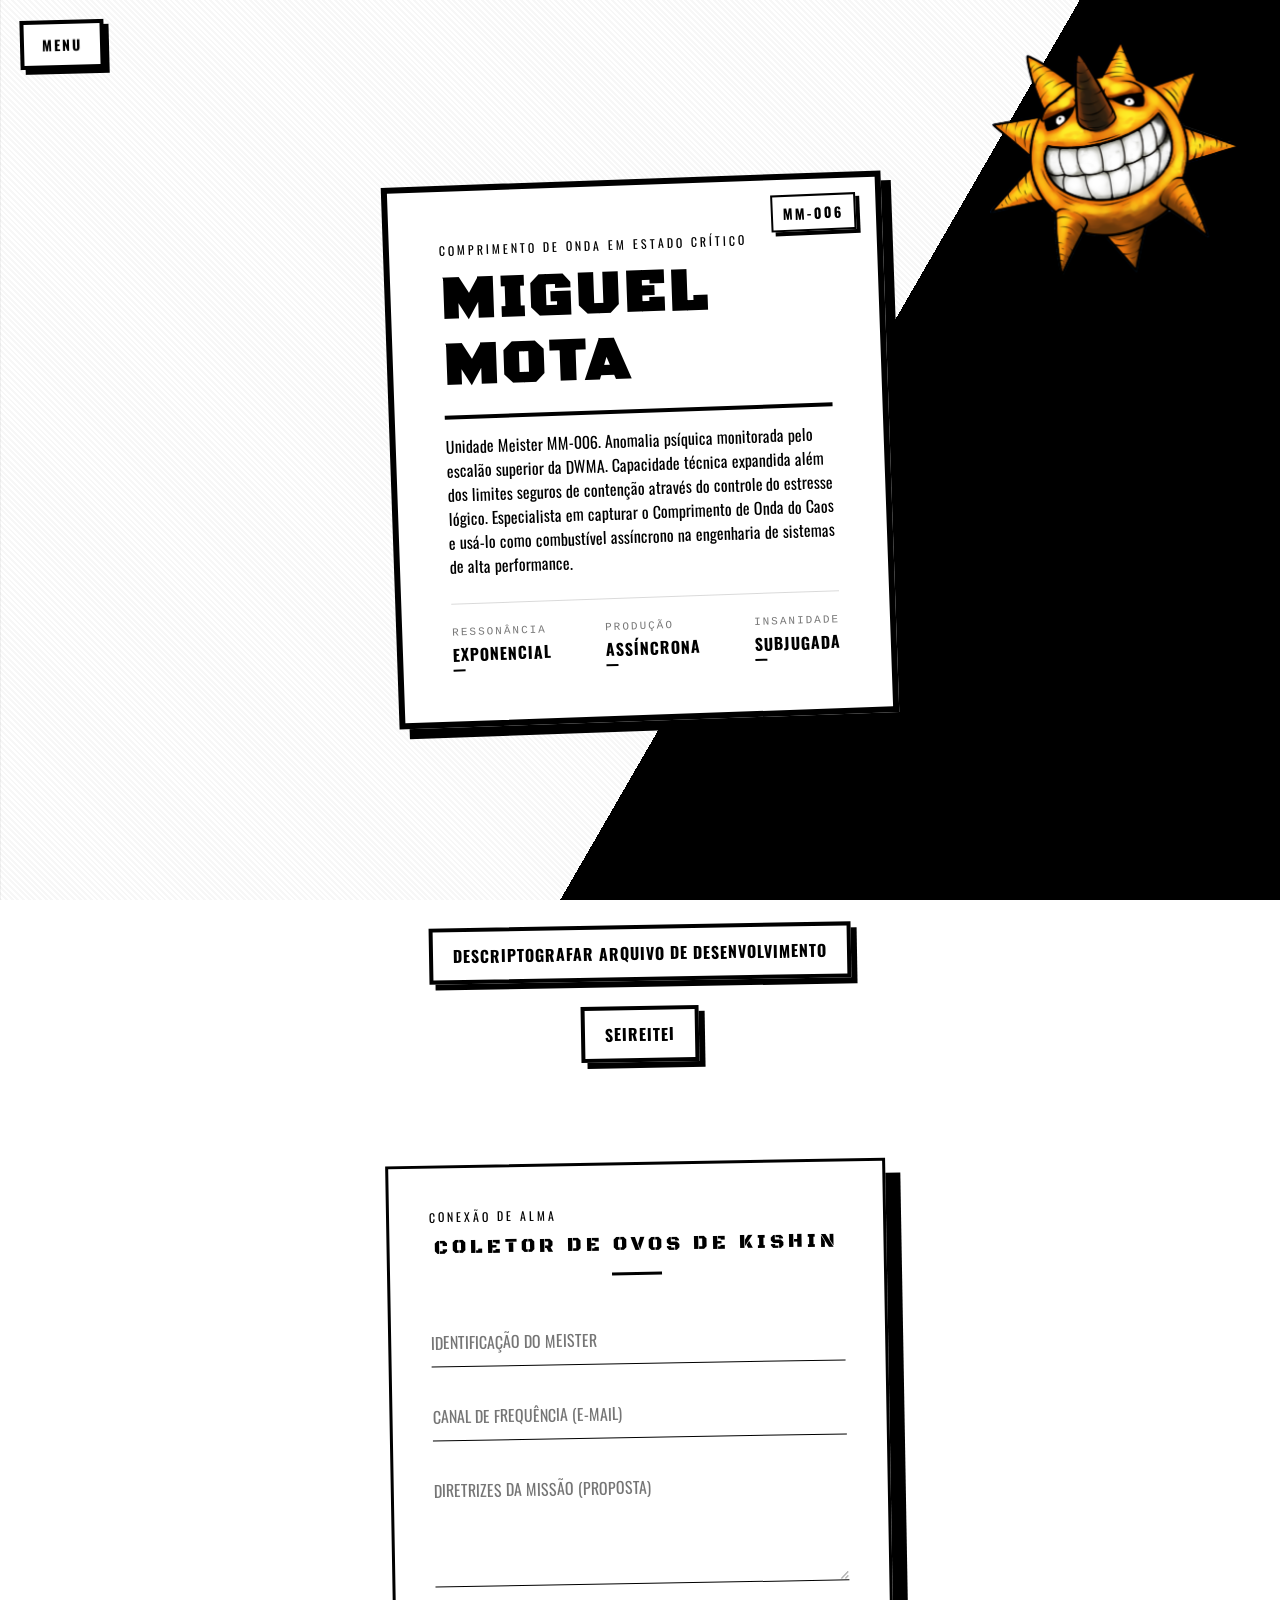
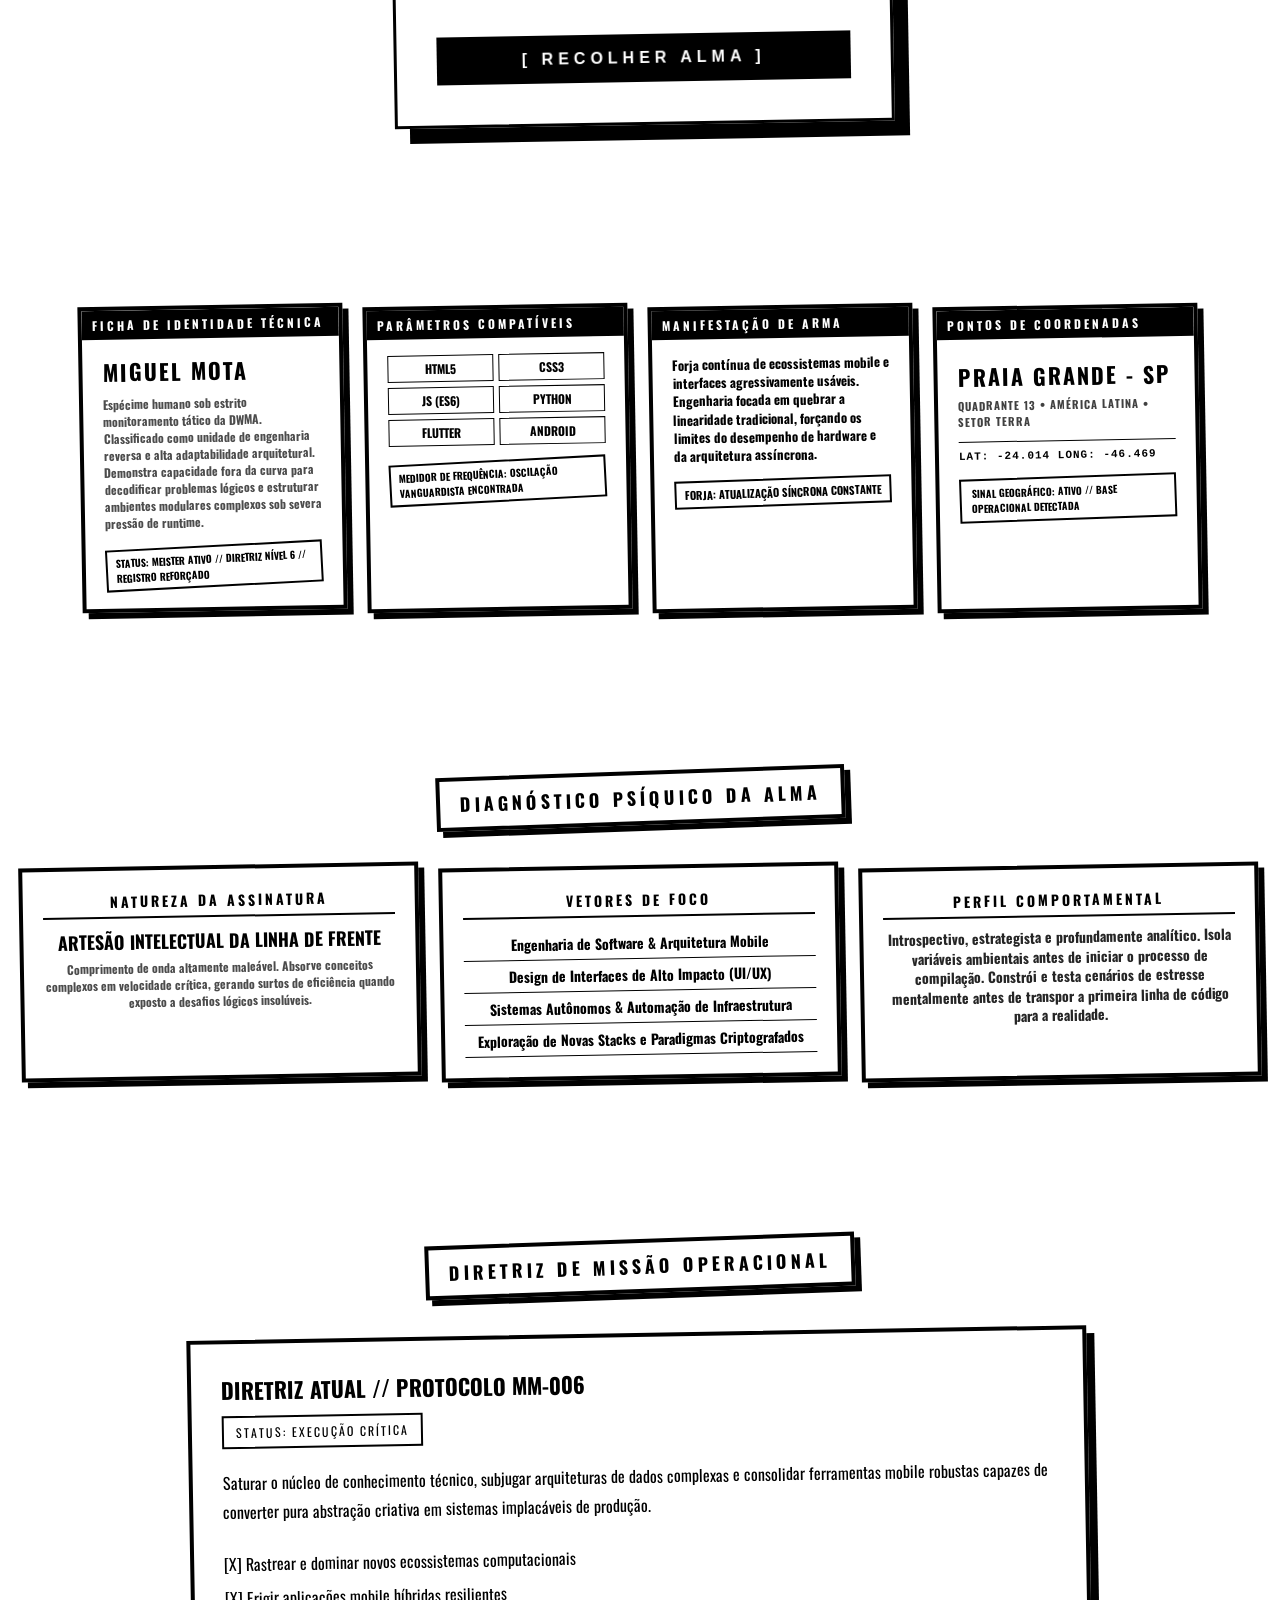
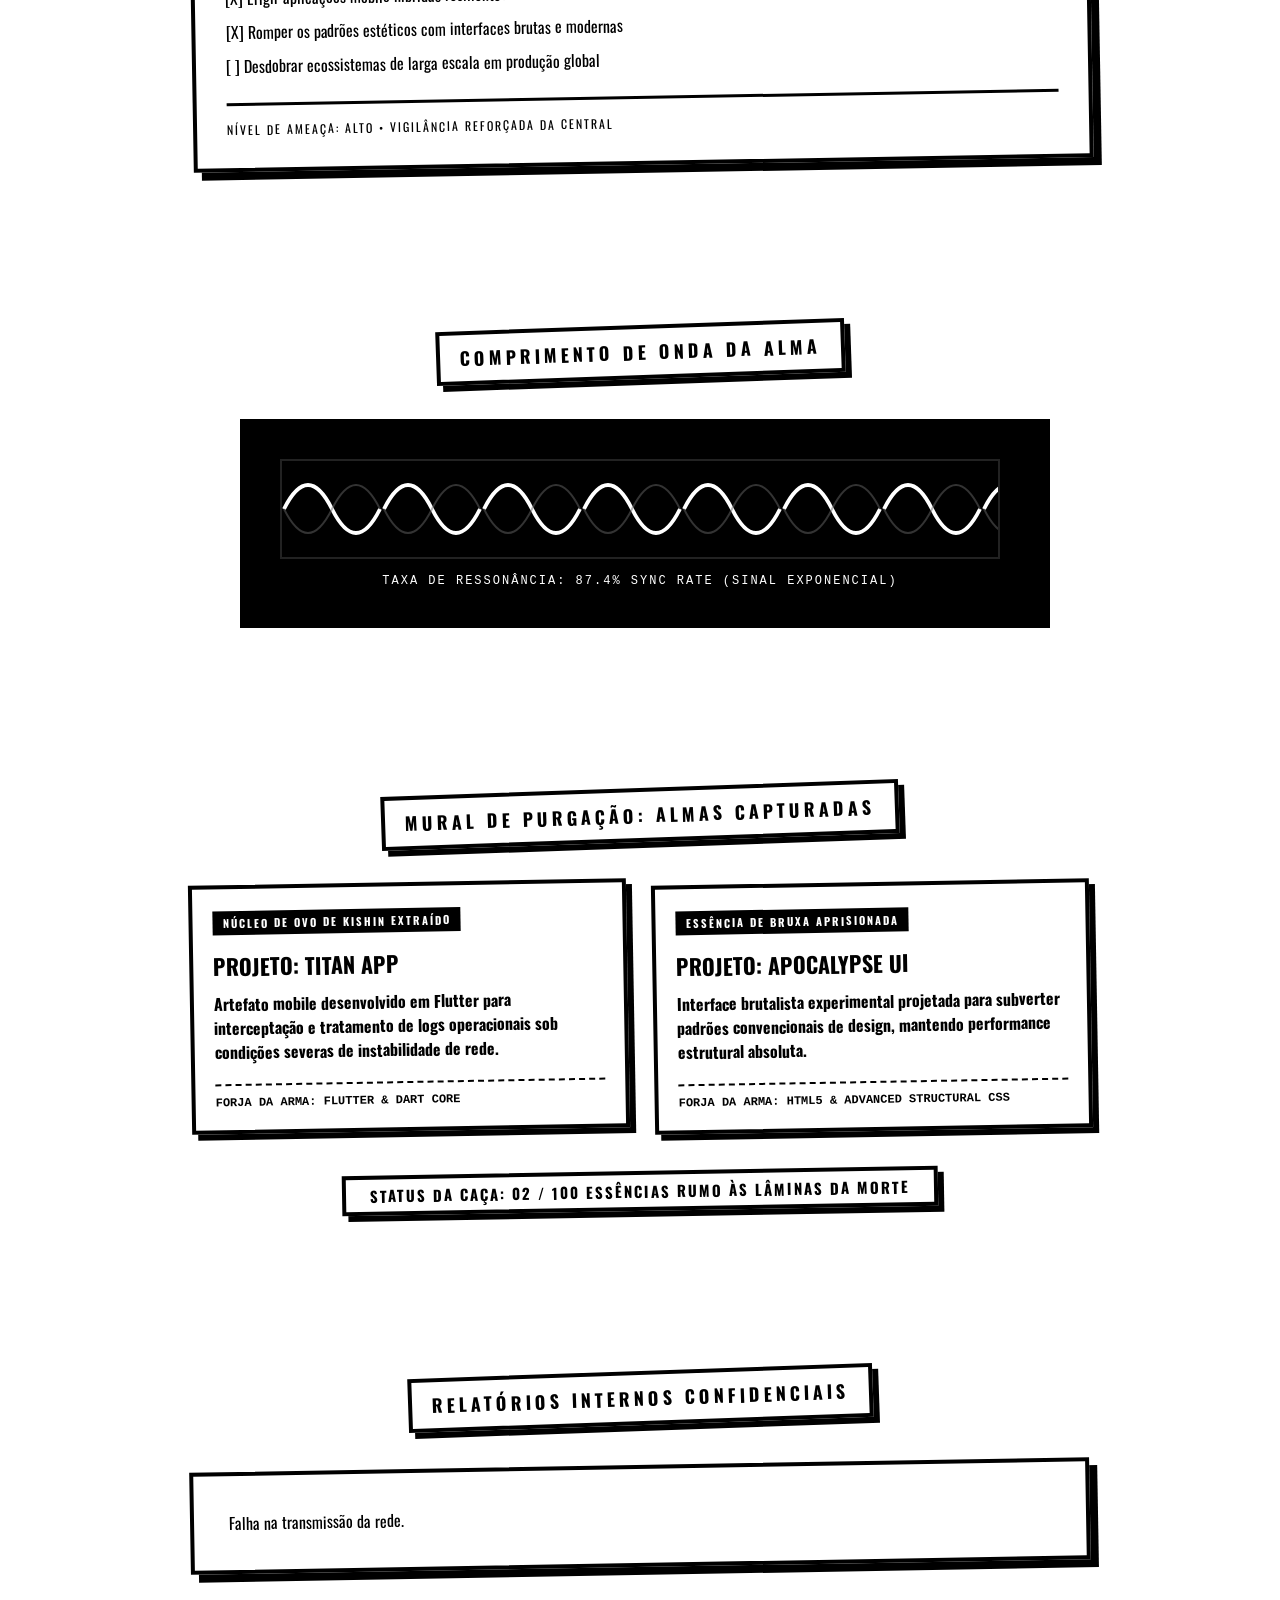
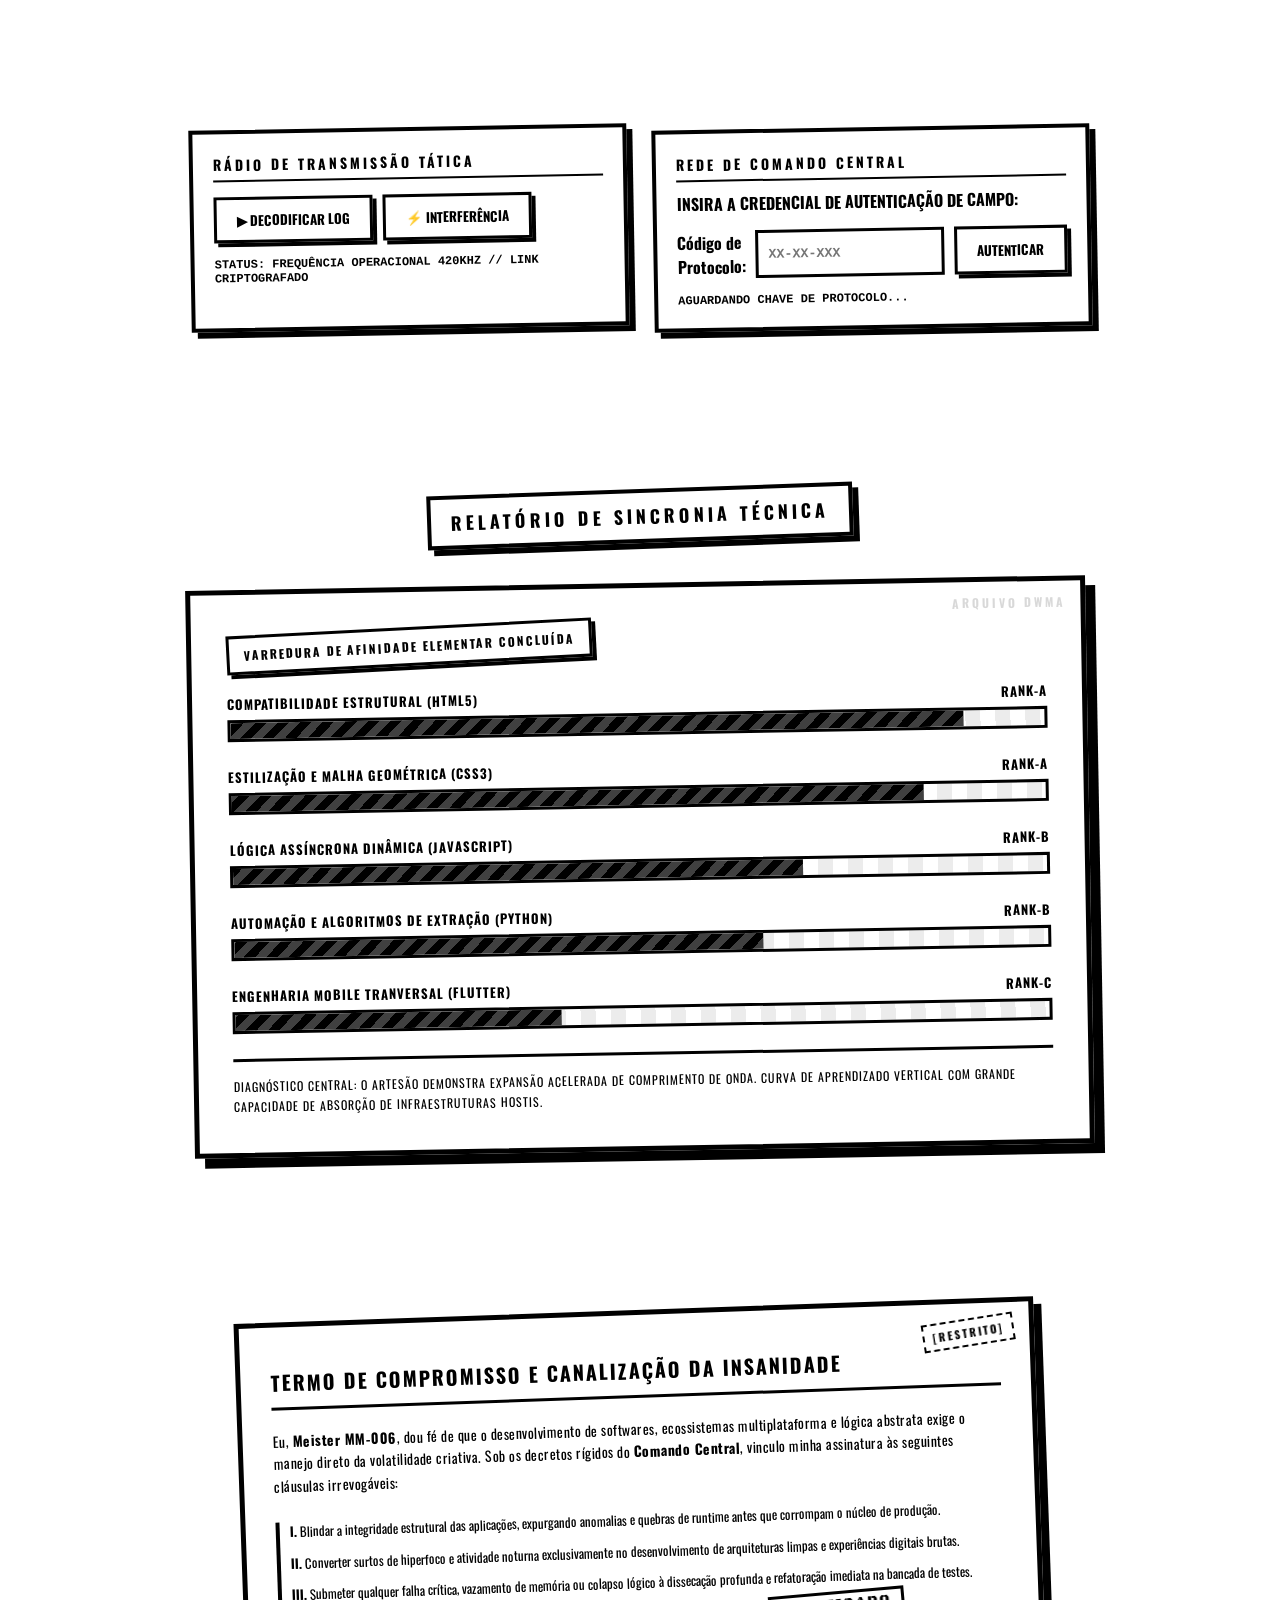
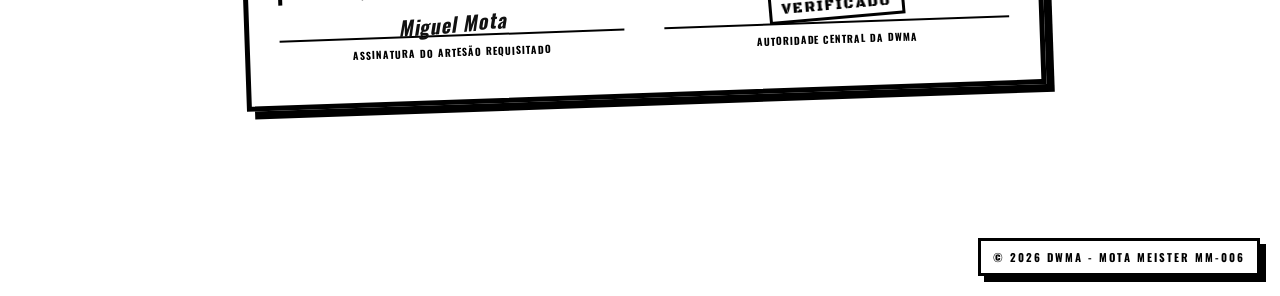
==== commit 9472ce21: "Add files via upload" ====
--- a/index.html
+++ b/index.html
@@ -65,6 +65,8 @@
   <div class="dwma-actions">
     
     <a href="portfolio.html" class="dwma-btn">DESCRIPTOGRAFAR ARQUIVO DE DESENVOLVIMENTO</a>
+    <a href="https://imota2.github.io/Seireitei/" class="dwma-btn">SEIREITEI</a>
+    
     
     <section class="kishin-collector">
   <div class="collector-card">
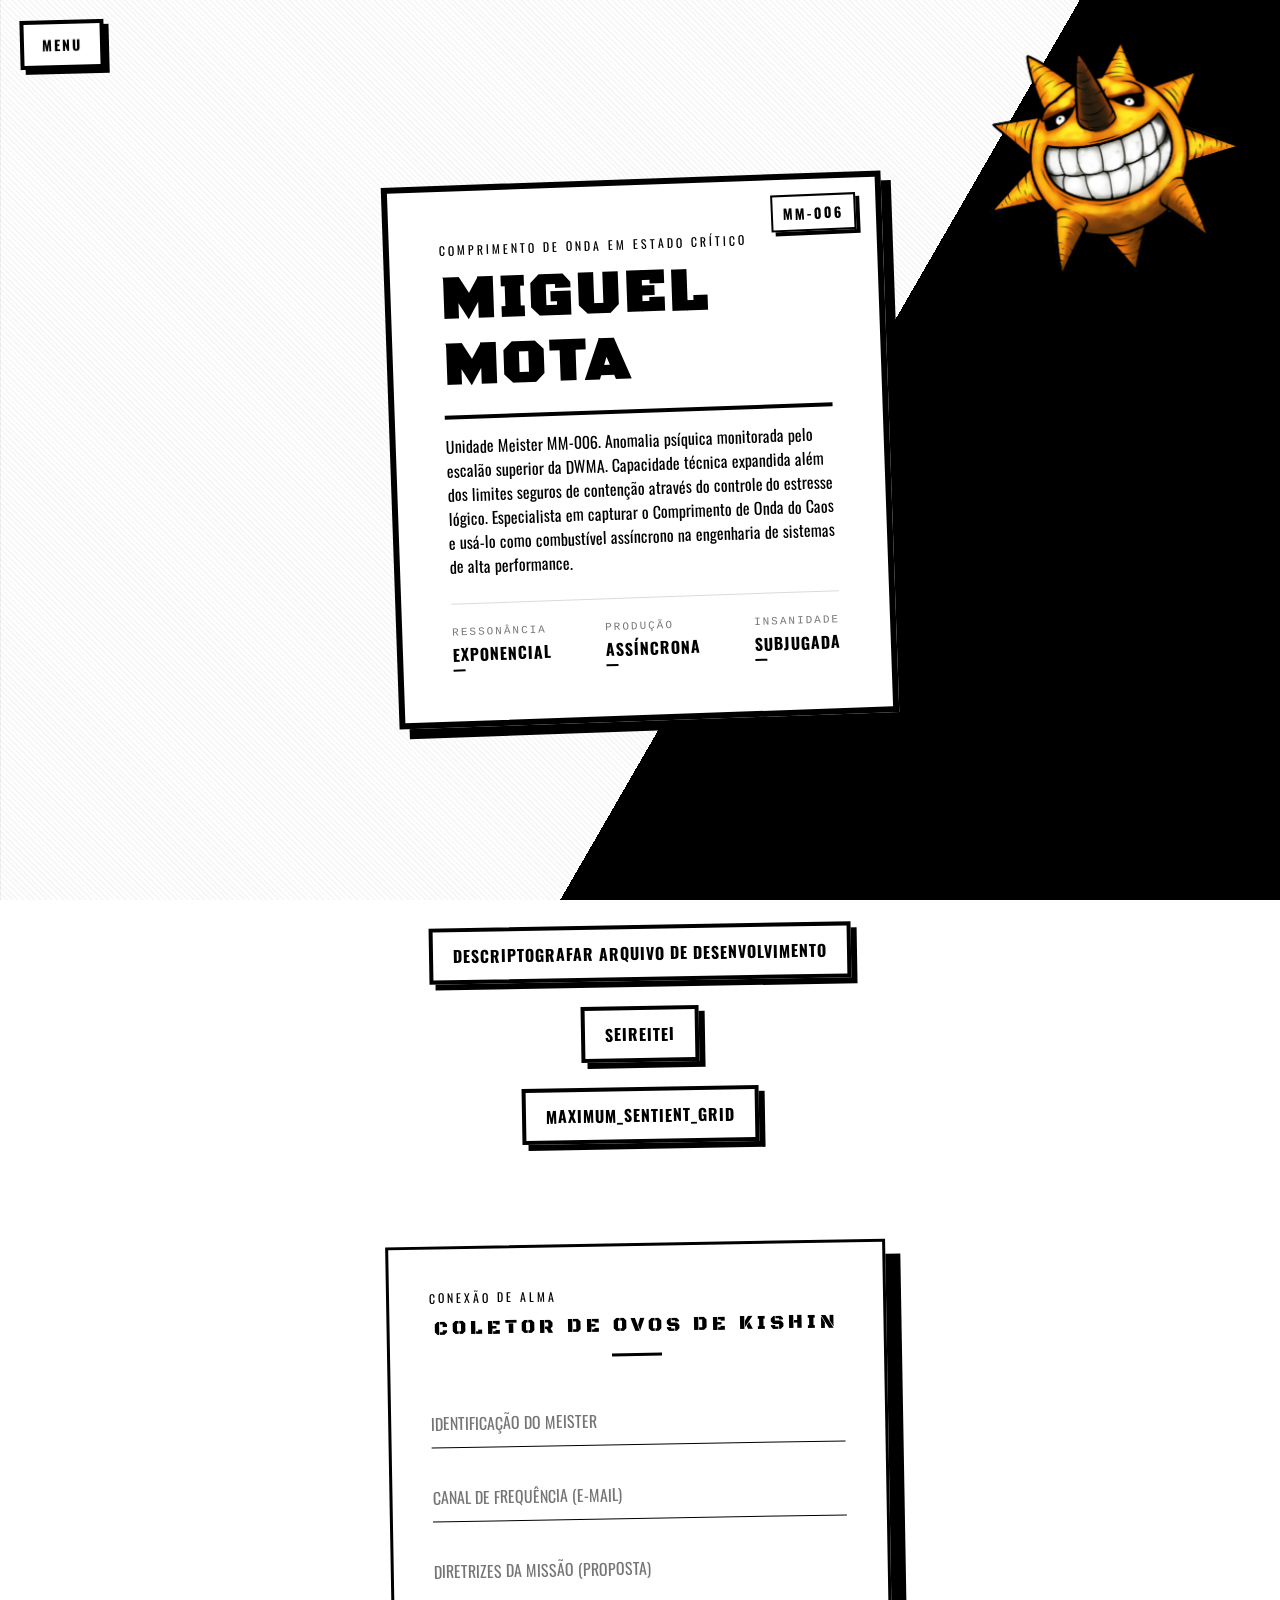
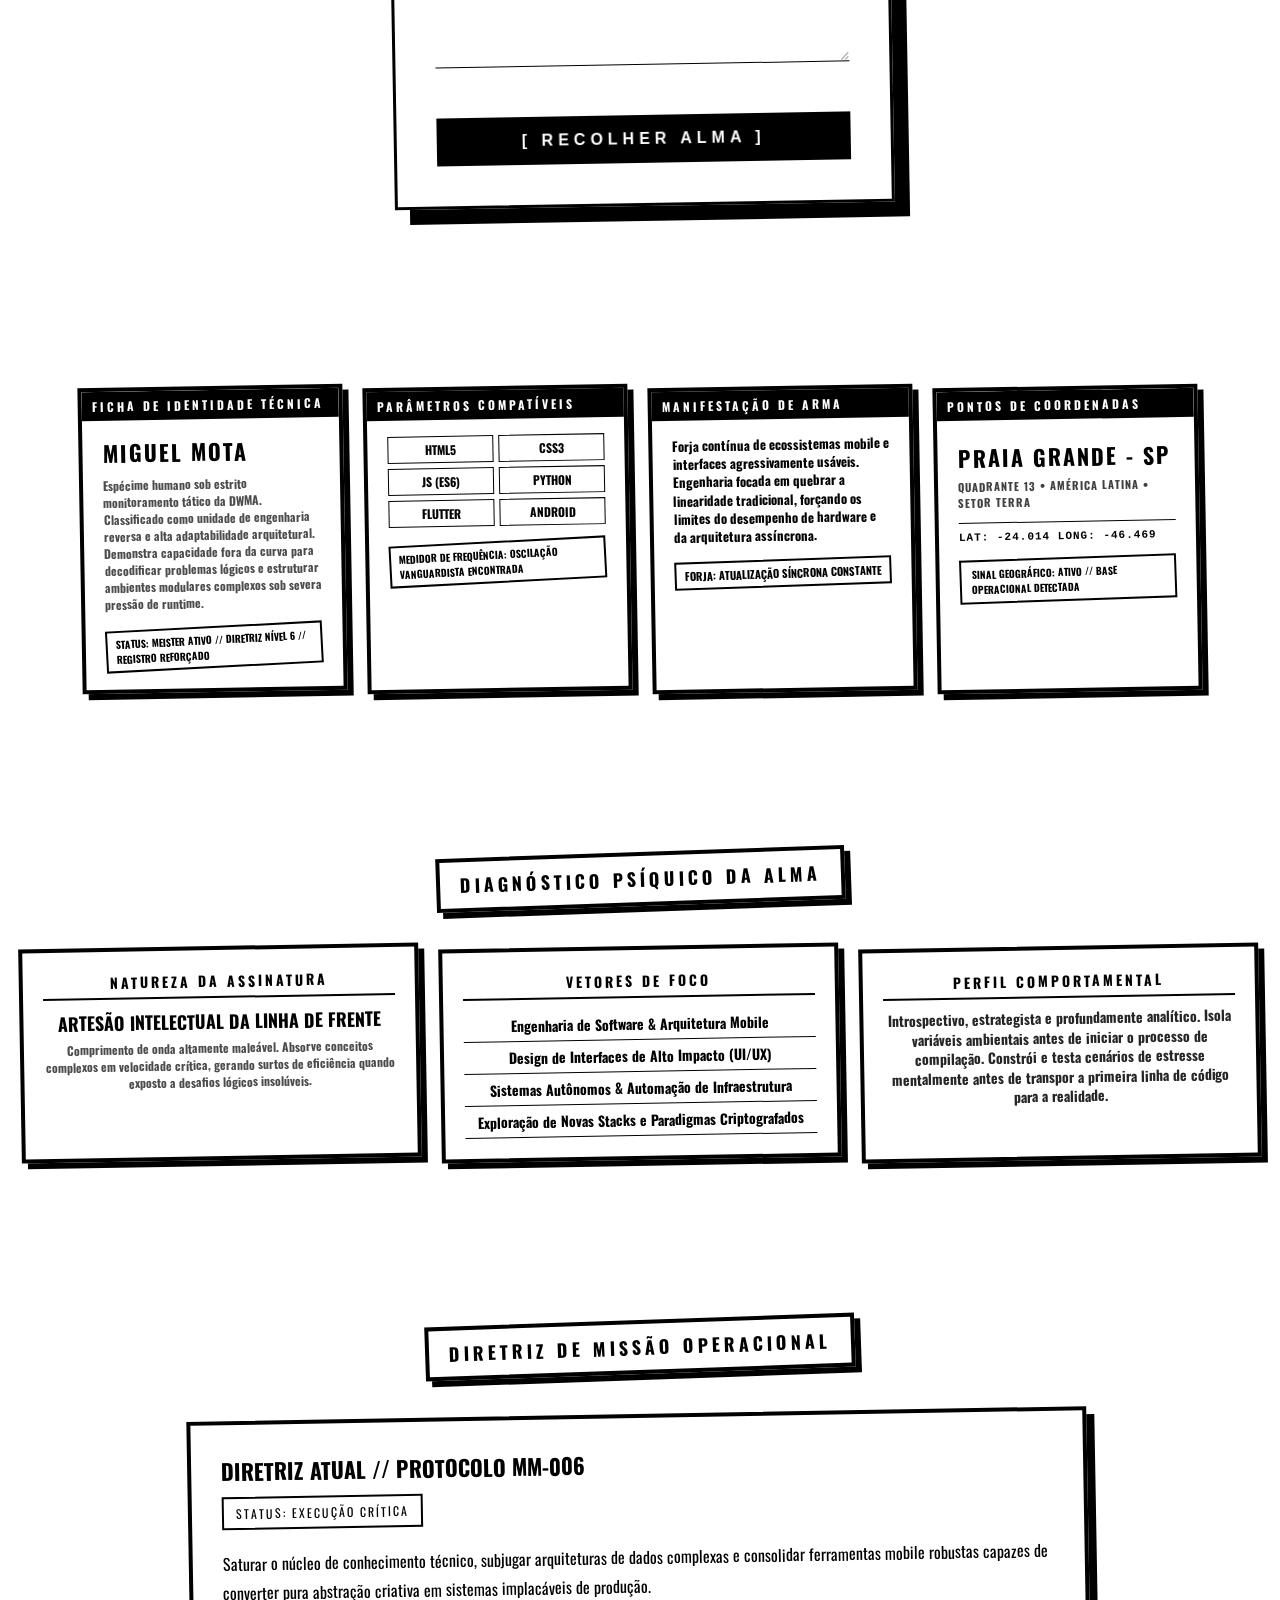
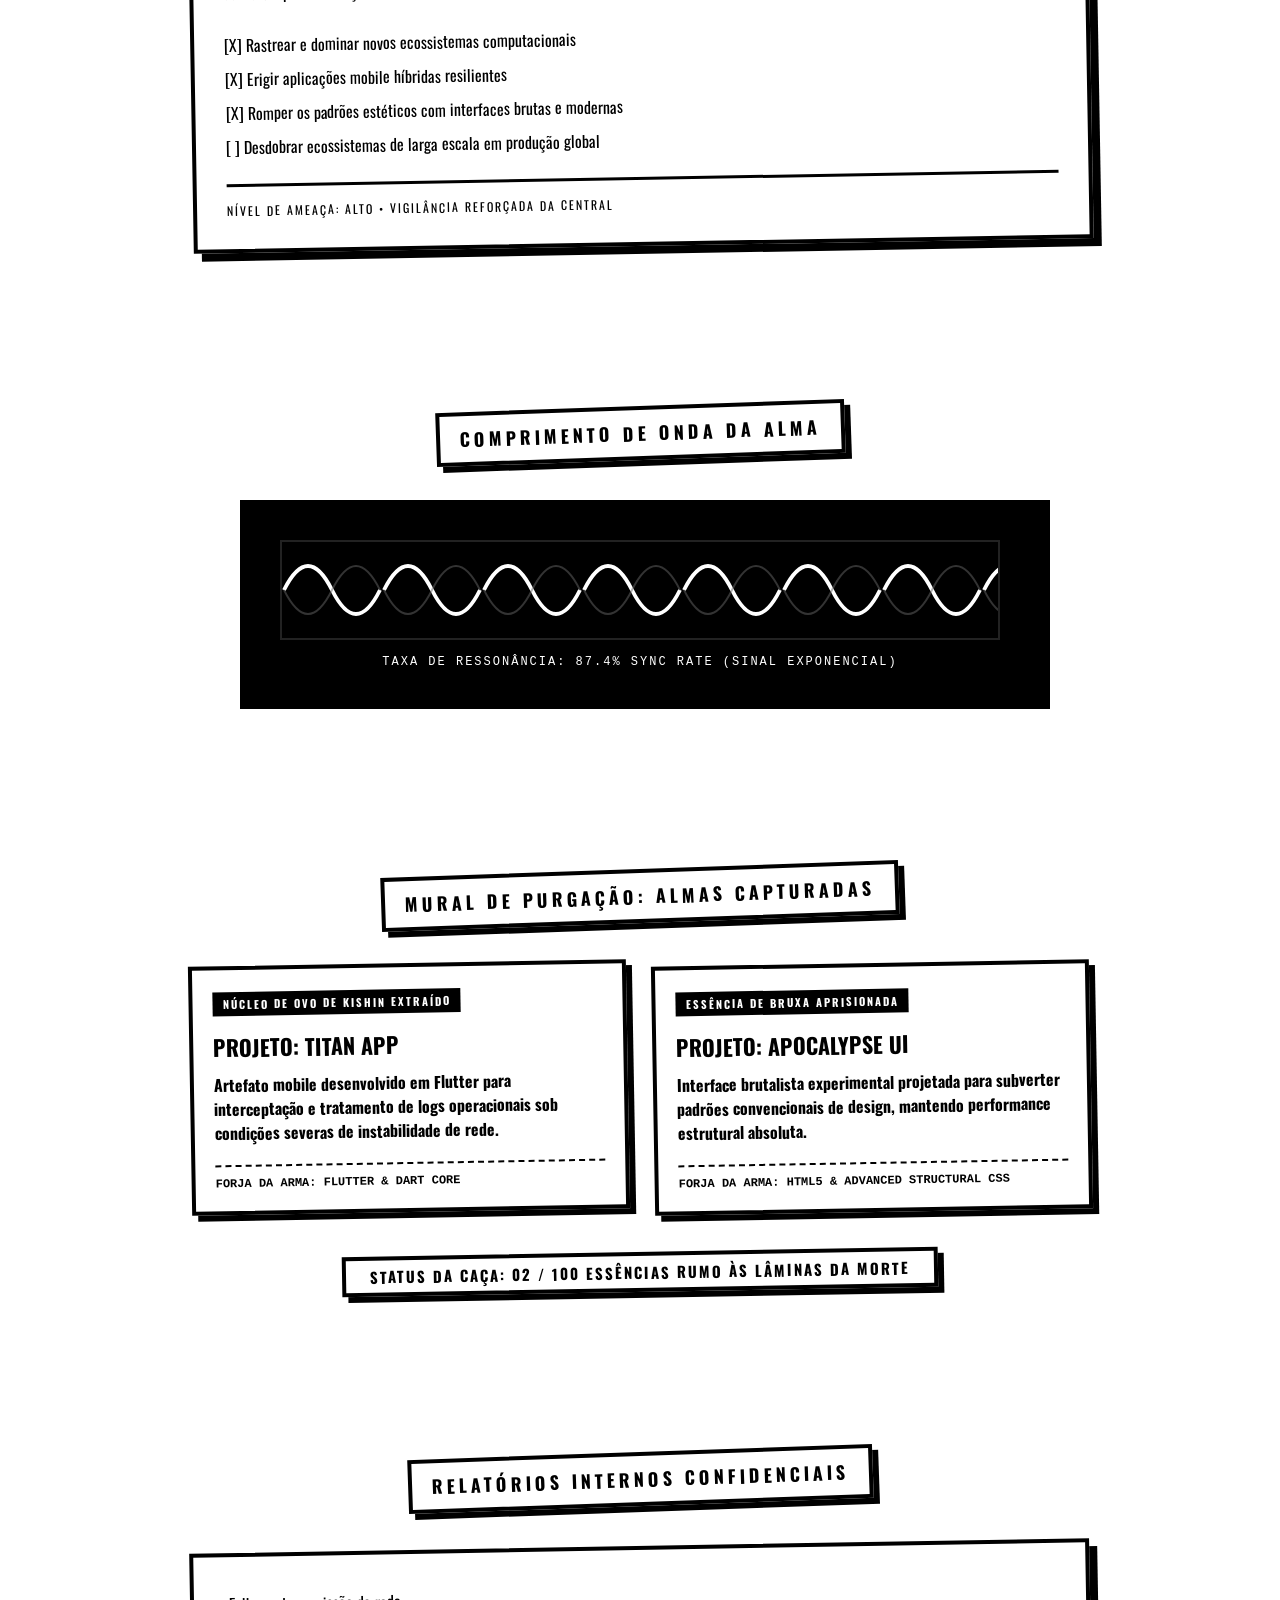
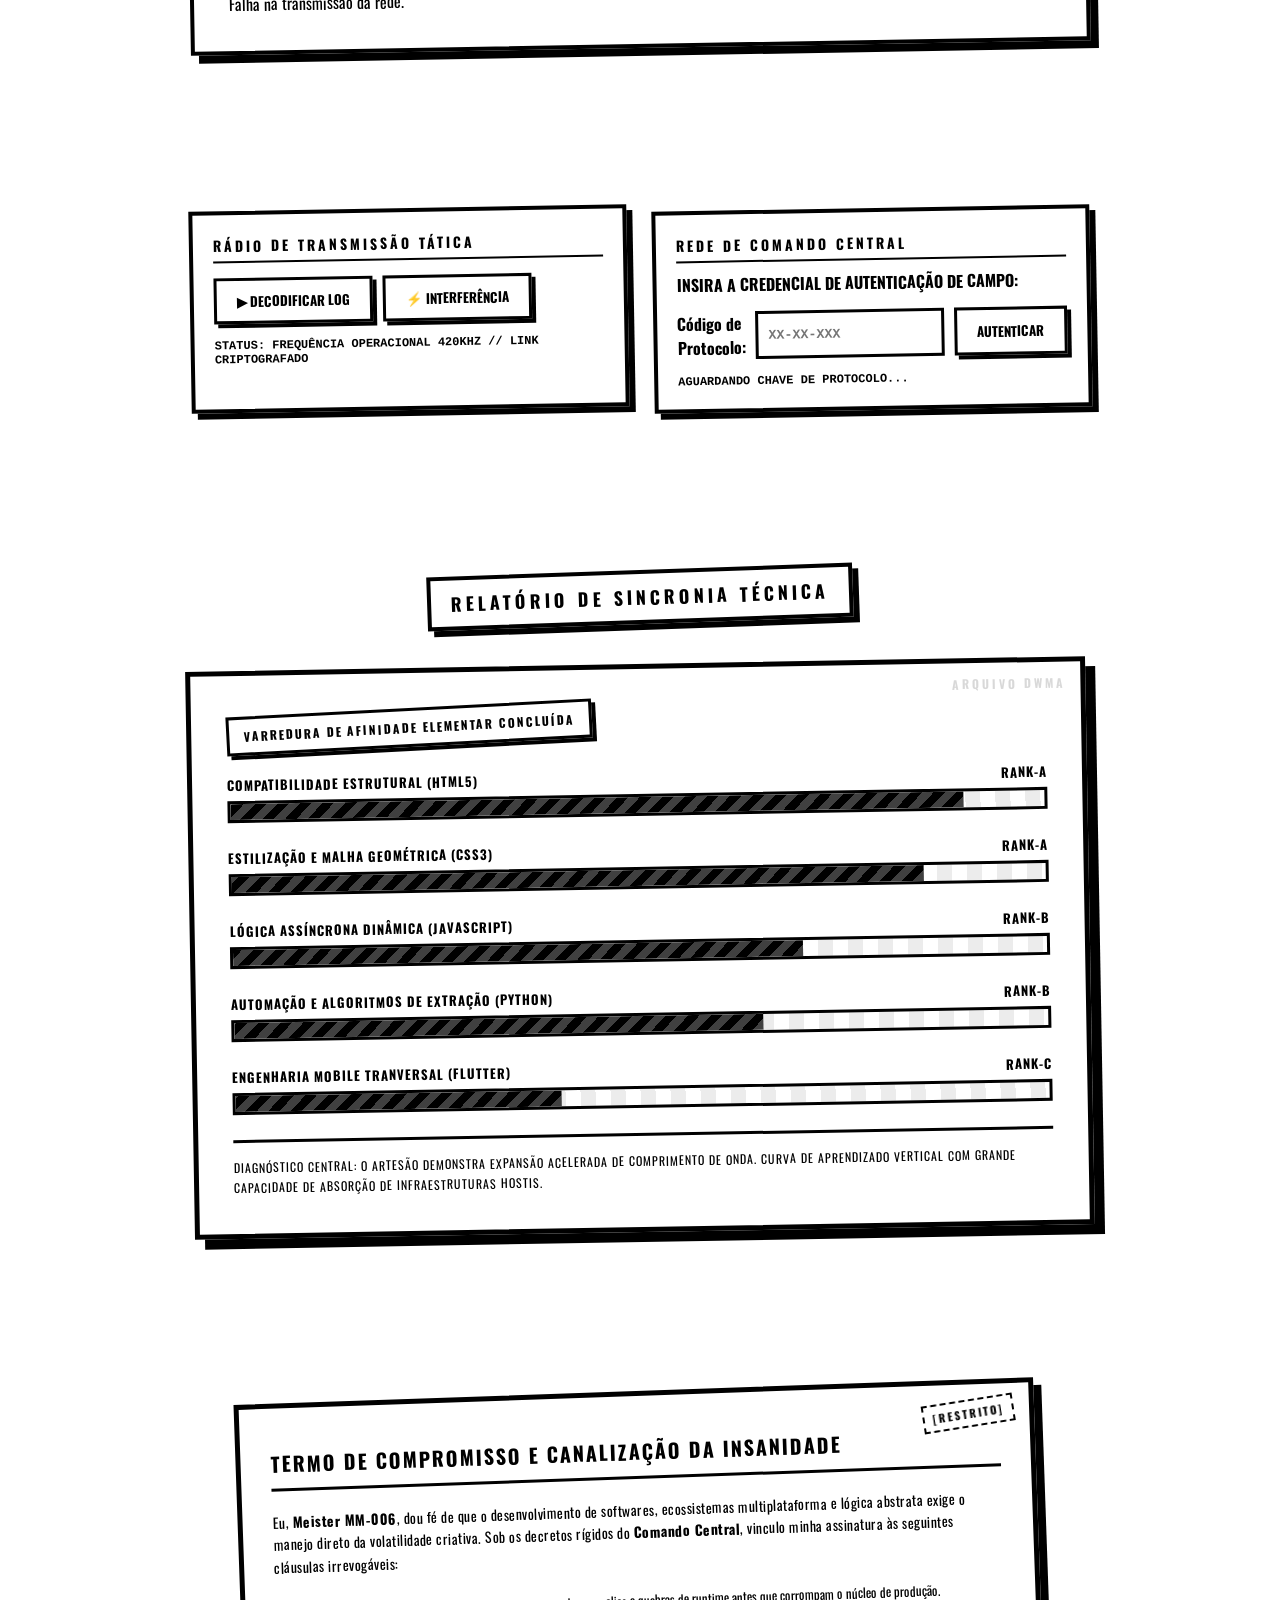
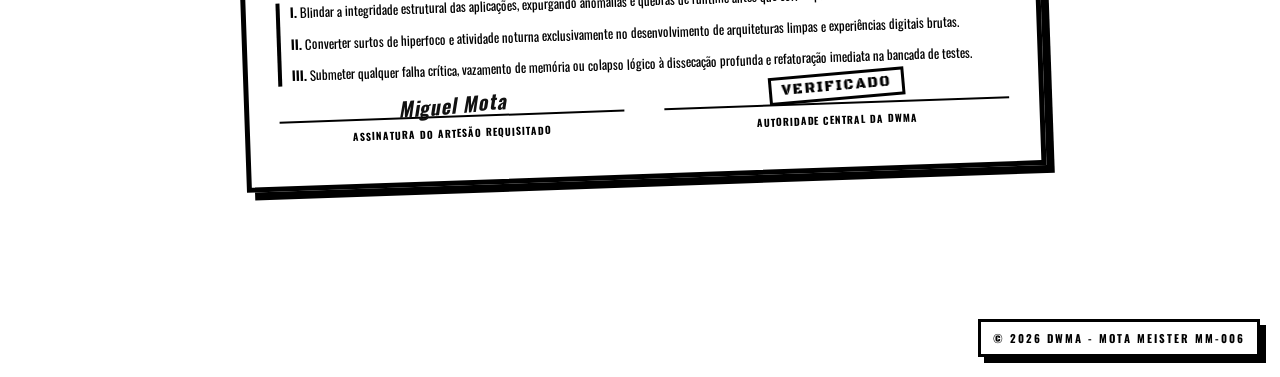
==== commit 60e8f8df: "Add files via upload" ====
--- a/index.html
+++ b/index.html
@@ -66,6 +66,7 @@
     
     <a href="portfolio.html" class="dwma-btn">DESCRIPTOGRAFAR ARQUIVO DE DESENVOLVIMENTO</a>
     <a href="https://imota2.github.io/Seireitei/" class="dwma-btn">SEIREITEI</a>
+    <a href="https://imota2.github.io/APOCALYPSE_UI/" class="dwma-btn">MAXIMUM_SENTIENT_GRID</a>
     
     
     <section class="kishin-collector">
